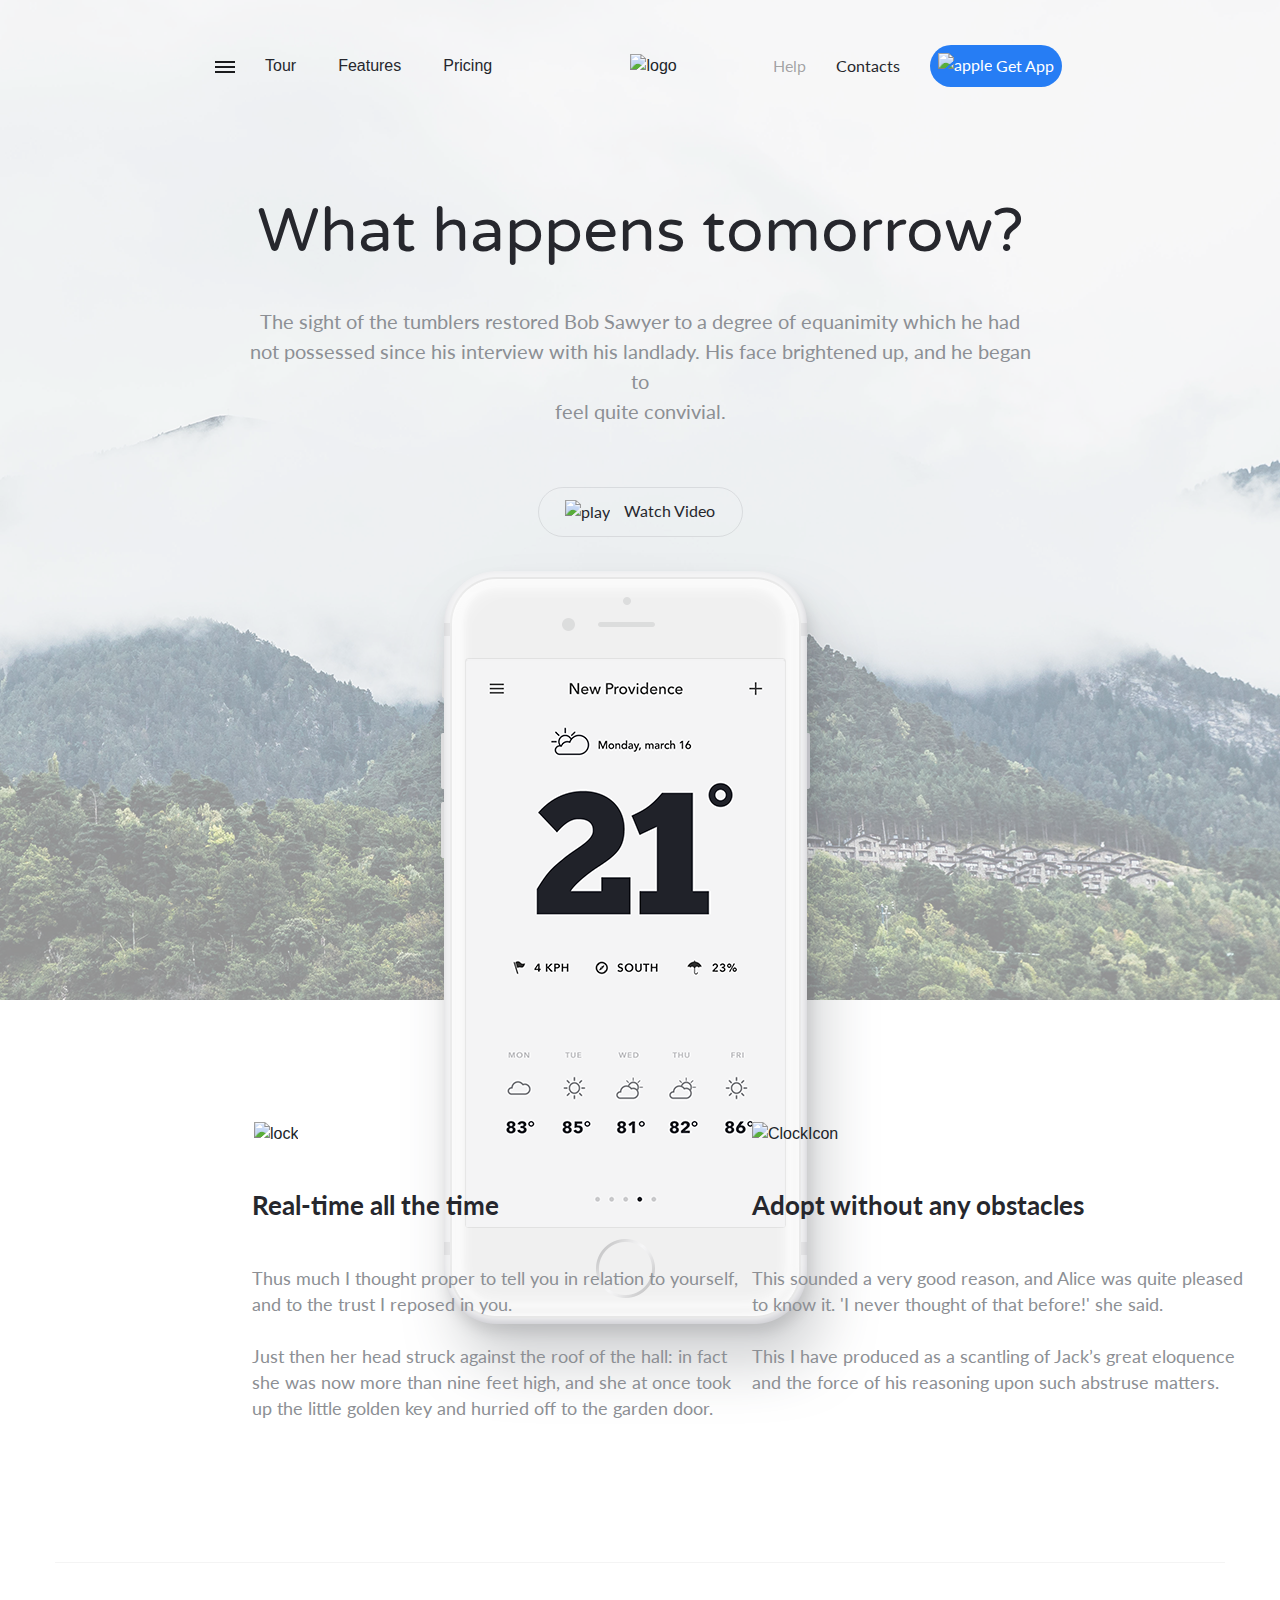
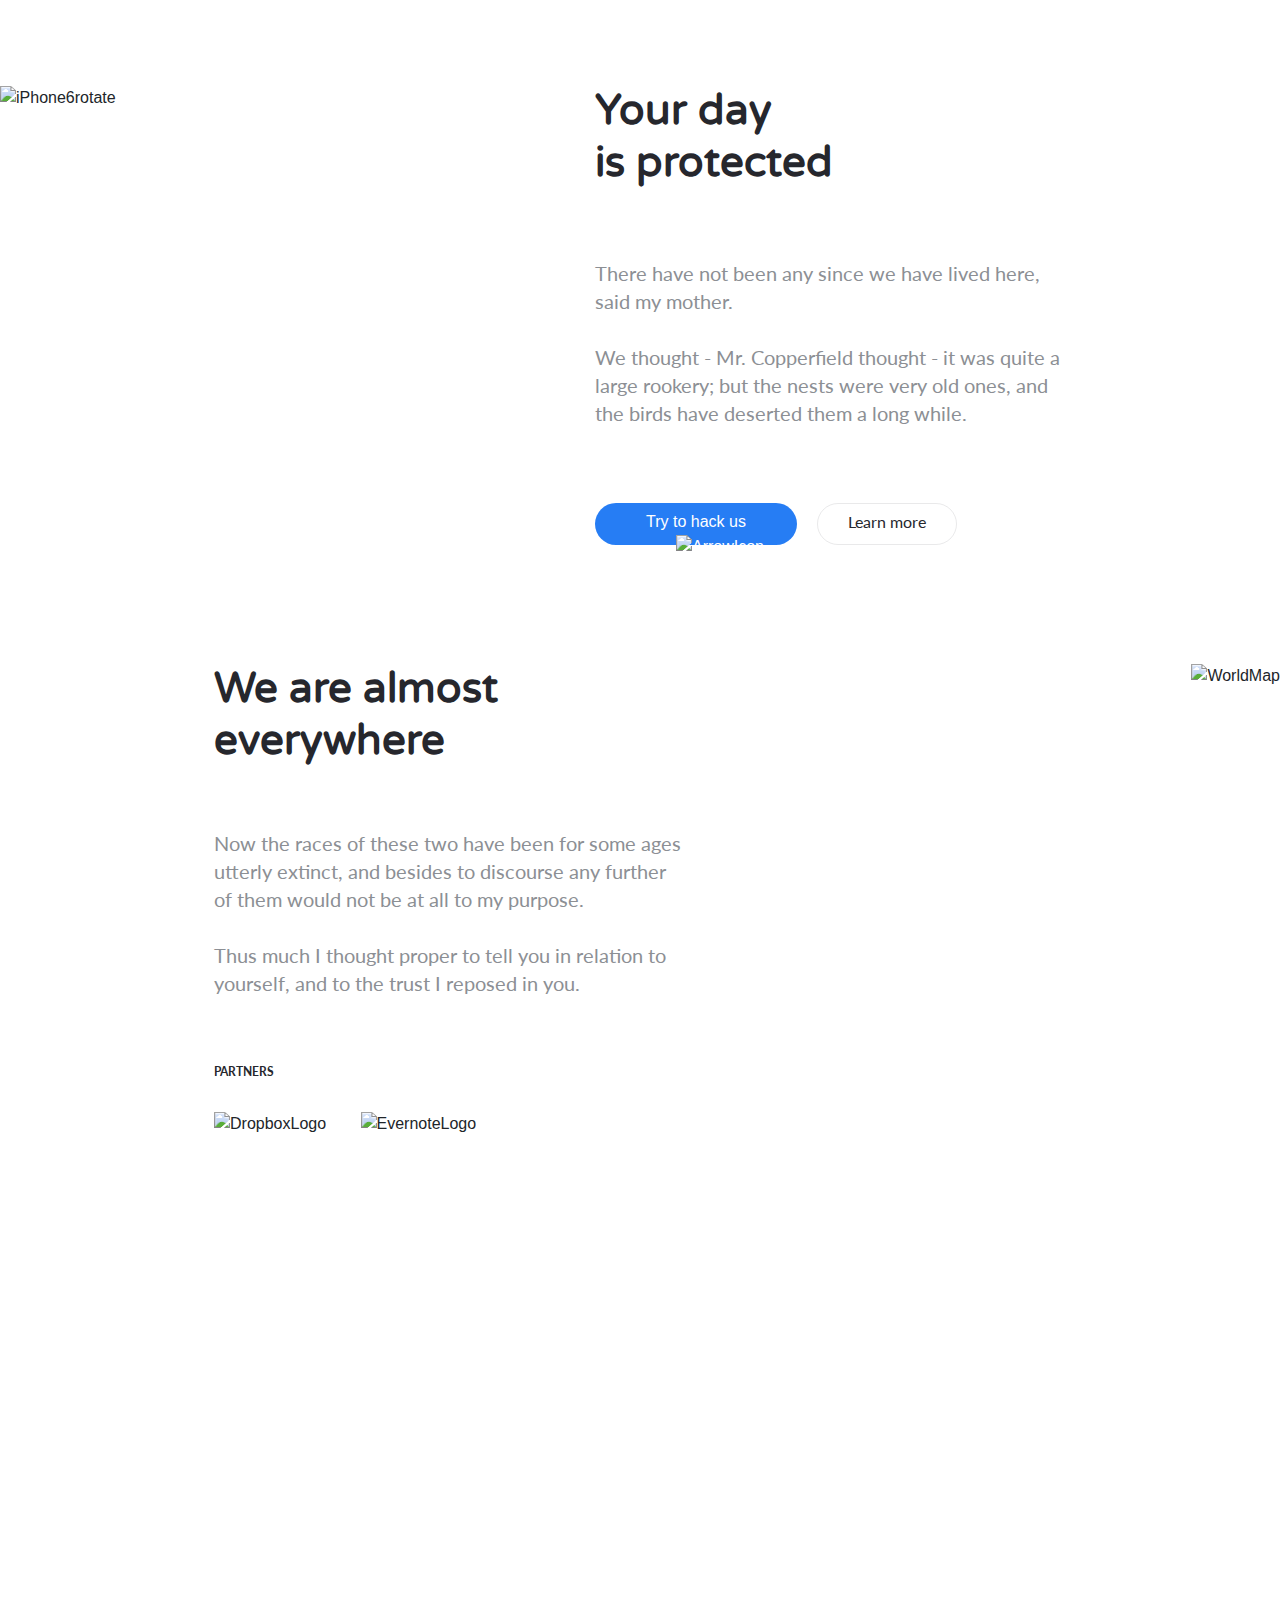
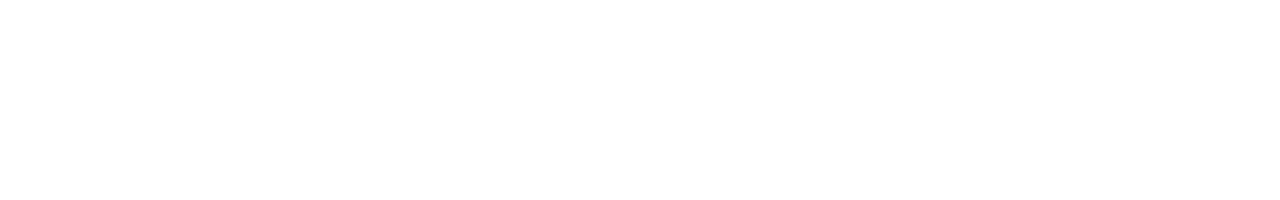
==== index.html @ 774c2604 "class added" ====
<!DOCTYPE html>
<html lang="en">
<head>
    <meta charset="UTF-8">
    <meta name="viewport" content="width=device-width, initial-scale=1.0">
    <link rel="stylesheet" href="css/bootstrap-reboot.min.css">
    <link href="https://fonts.googleapis.com/css2?family=Lato:wght@300;400;700&display=swap" rel="stylesheet">
    <link href="https://fonts.googleapis.com/css2?family=Varela+Round&display=swap" rel="stylesheet">
    <link rel="stylesheet" href="css/style.css">
    <title>New Providence</title>
</head>
<body>
    <header>
        <nav>
            <div class="header-left-side">
                <div class="menu-burger"><span></span></div>
                <a href="">Tour</a>
                <a href="">Features</a>
                <a href="">Pricing</a>
            </div>
            <div class="header-center-side"><img src="img/LogoHeader.png" alt="logo"></div>
            <div class="header-right-side">
                <a href="" class="header-help">Help</a>
                <a href="" class="header-contacts">Contacts</a>
                <div class="header-apple-button"><a href="" ><img src="img/AppleIcon.png" alt="apple"> Get App</a></div>
            </div>
        </nav>

        <h2>What happens tomorrow?</h2>
        <div class="header-small-text"><h6>The sight of the tumblers restored Bob Sawyer to a degree of equanimity which he had not possessed since his interview with his landlady. His face brightened up, and he began to<br> feel quite convivial.</h6>
        </div>
        <div class="button-wrapper">
        <div class="button-play-video"><a href=""><img src="img/PlayIcon.png" alt="play">Watch Video</a></div>
    </div>
            <div class="phone-img"><img src="img/iPhone6.png" alt="iPhone6">
        </div>
    </header>
    <section class="protection-content">
    <div class="protection-sides">
        <div class="protection-left-side">
            <img src="img/LockIcon.png" alt="lock">
            <h3>Real-time all the time</h3>
            <p>Thus much I thought proper to tell you in relation to yourself, and to the trust I reposed in you.<br><br>Just then her head struck against the roof of the hall: in fact she was now more than nine feet high, and she at once took up the little golden key and hurried off to the garden door.</p>
            
        </div>
        <div class="protection-right-side">
            <img src="img/ClockIcon.png" alt="ClockIcon">
            <h3>Adopt without any obstacles</h3>
            <p>This sounded a very good reason, and Alice was quite pleased to know it. 'I never thought of that before!' she said.<br><br>This I have produced as a scantling of Jack’s great eloquence and the force of his reasoning upon such abstruse matters.</p>
            
        </div>
    </div>
    <div class="horizontal-line"><span></span></div>
    <div class="protection-phone-hack">
        <div class="phone-left-side"><img src="img/iPhone6rotate.png" alt="iPhone6rotate"></div>
        <div class="phone-right-side">
            <h3>Your day <br>is protected</h3>
            <p>There have not been any since we have lived here, said my mother.<br><br>We thought - Mr. Copperfield thought - it was quite a large rookery; but the nests were very old ones, and the birds have deserted them a long while.</p>
            <div class="hack-buttons">
                <div class="button-try"><a href="">Try to hack us<img src="img/ArrowIcon.png" alt="ArrowIcon"></a></div>
                <div class="button-more"><a href="">Learn more</a></div>
            </div>
        </div>
    </div>
    <div class="worldmap-content">
        <div class="worldmap-left-side">
            <h3>We are almost <br>everywhere</h3>
            <p>Now the races of these two have been for some ages utterly extinct, and besides to discourse any further of them would not be at all to my purpose.<br><br>Thus much I thought proper to tell you in relation to yourself, and to the trust I reposed in you.</p>
            <h5>partners</h5>
            <div class="partners-content">
                <img src="img/DropboxLogo.png" class="dropbox-partner" alt="DropboxLogo">
                <img src="img/EvernoteLogo.png" alt="EvernoteLogo">
            </div>
        </div>
        <div class="worldmap-right-side"><img src="img/WorldMap.png" alt="WorldMap"></div>
    </div>
    </section>
    <div class="box"></div>
</body>
</html>
---- css/style.css ----
html {
  overflow-x: hidden;
}

header {
  background-image: url("../img/background.png");
  background-repeat: no-repeat;
  background-position: center;
  background-size: cover;
  height: 1000px;
  width: 100%;
  -webkit-box-shadow: 0px 4px 14px -8px rgba(0, 0, 0, 0.75);
  box-shadow: 0px 4px 14px -8px rgba(0, 0, 0, 0.75);
}

header nav {
  display: -webkit-box;
  display: -ms-flexbox;
  display: flex;
  -webkit-box-orient: horizontal;
  -webkit-box-direction: normal;
      -ms-flex-direction: row;
          flex-direction: row;
  -webkit-box-align: center;
      -ms-flex-align: center;
          align-items: center;
  -webkit-box-pack: justify;
      -ms-flex-pack: justify;
          justify-content: space-between;
  height: 132px;
}

header nav .header-left-side {
  margin-left: 215px;
  display: -webkit-box;
  display: -ms-flexbox;
  display: flex;
  -webkit-box-orient: horizontal;
  -webkit-box-direction: normal;
      -ms-flex-direction: row;
          flex-direction: row;
}

header nav .header-left-side .menu-burger {
  margin-right: 30px;
  width: 20px;
  height: 17px;
  display: block;
}

header nav .header-left-side .menu-burger span, header nav .header-left-side .menu-burger span:before, header nav .header-left-side .menu-burger span:after {
  content: '';
  margin-top: 8px;
  position: absolute;
  background-color: #1b1c1e;
  display: block;
  width: 20px;
  height: 2px;
}

header nav .header-left-side .menu-burger span:before {
  content: '';
  margin-top: 5px;
}

header nav .header-left-side .menu-burger span:after {
  content: '';
  margin-top: -5px;
}

header nav .header-left-side a {
  color: #26272d;
  line-height: 1;
  margin-right: 42px;
}

header nav .header-right-side {
  display: -webkit-box;
  display: -ms-flexbox;
  display: flex;
  -webkit-box-orient: horizontal;
  -webkit-box-direction: normal;
      -ms-flex-direction: row;
          flex-direction: row;
  -webkit-box-align: center;
      -ms-flex-align: center;
          align-items: center;
  margin-right: 218px;
}

header nav .header-right-side .header-help {
  margin-right: 30px;
  font-size: 16px;
  font-family: "Lato";
  color: rgba(27, 28, 30, 0.4);
}

header nav .header-right-side .header-contacts {
  margin-right: 30px;
  color: #26272d;
  font-size: 16px;
  font-family: "Lato";
}

header nav .header-right-side .header-apple-button {
  background-color: #267df4;
  width: 132px;
  height: 42px;
  display: -webkit-box;
  display: -ms-flexbox;
  display: flex;
  border-radius: 40px;
  -webkit-border-radius: 40px;
  -moz-border-radius: 40px;
  -ms-border-radius: 40px;
  -o-border-radius: 40px;
}

header nav .header-right-side .header-apple-button a {
  padding-top: 8px;
  text-align: center;
  width: 100%;
  height: 100%;
  font-size: 16px;
  font-family: "Lato";
  color: white;
}

header nav .header-right-side .header-apple-button a img {
  padding-bottom: 6px;
}

header h2 {
  display: -webkit-box;
  display: -ms-flexbox;
  display: flex;
  -webkit-box-pack: center;
      -ms-flex-pack: center;
          justify-content: center;
  font-size: 62px;
  margin-top: 66px;
  line-height: 1.1;
  margin-bottom: 0px;
  font-family: "Varela Round";
  font-weight: 400;
  color: #26272d;
}

header .header-small-text {
  margin-top: 40px;
  display: -webkit-box;
  display: -ms-flexbox;
  display: flex;
  -webkit-box-pack: center;
      -ms-flex-pack: center;
          justify-content: center;
  width: 100%;
}

header .header-small-text h6 {
  width: 790px;
  text-align: center;
  font-size: 20px;
  margin-bottom: 0px;
  font-family: "Lato";
  font-weight: 400;
  color: #8c8f94;
}

header .button-wrapper {
  width: 100%;
  display: -webkit-box;
  display: -ms-flexbox;
  display: flex;
  -webkit-box-pack: center;
      -ms-flex-pack: center;
          justify-content: center;
}

header .button-wrapper .button-play-video {
  height: 50px;
  width: 205px;
  margin-top: 61px;
  border: 1px solid rgba(38, 39, 45, 0.1);
  font-size: 16px;
  font-family: "Lato";
  color: #26272d;
  border-radius: 30px;
  -webkit-border-radius: 30px;
  -moz-border-radius: 30px;
  -ms-border-radius: 30px;
  -o-border-radius: 30px;
  display: -webkit-box;
  display: -ms-flexbox;
  display: flex;
  -webkit-box-orient: horizontal;
  -webkit-box-direction: normal;
      -ms-flex-direction: row;
          flex-direction: row;
  -webkit-box-pack: center;
      -ms-flex-pack: center;
          justify-content: center;
  -webkit-box-align: center;
      -ms-flex-align: center;
          align-items: center;
}

header .button-wrapper .button-play-video a {
  padding-top: 11px;
  text-align: center;
  width: 100%;
  height: 100%;
  font-size: 16px;
  font-family: "Lato";
  color: #26272d;
}

header .button-wrapper .button-play-video a:hover {
  text-decoration: none;
}

header .button-wrapper .button-play-video a img {
  padding-right: 14px;
  padding-bottom: 2px;
}

header .phone-img {
  margin-top: 16px;
  width: 100%;
  display: -webkit-box;
  display: -ms-flexbox;
  display: flex;
  -webkit-box-pack: center;
      -ms-flex-pack: center;
          justify-content: center;
}

.protection-content {
  width: 100%;
  height: 2400px;
  background-color: white;
}

.protection-content .protection-sides {
  padding-top: 122px;
  display: -webkit-box;
  display: -ms-flexbox;
  display: flex;
  -webkit-box-pack: justify;
      -ms-flex-pack: justify;
          justify-content: space-between;
}

.protection-content .protection-sides .protection-left-side {
  padding-left: 252px;
}

.protection-content .protection-sides .protection-left-side img {
  margin-left: 2px;
  margin-bottom: 42px;
}

.protection-content .protection-sides .protection-left-side h3 {
  font-size: 26px;
  font-family: "Lato";
  color: #26272d;
  line-height: 1.308;
  text-align: left;
  margin-bottom: 44px;
}

.protection-content .protection-sides .protection-left-side p {
  width: 500px;
  font-size: 18px;
  font-family: "Lato";
  text-align: left;
  line-height: 1.444;
  color: #8c8f94;
}

.protection-content .protection-sides .protection-right-side {
  padding-right: 246px;
}

.protection-content .protection-sides .protection-right-side img {
  margin-bottom: 42px;
}

.protection-content .protection-sides .protection-right-side h3 {
  font-size: 26px;
  font-family: "Lato";
  color: #26272d;
  line-height: 1.308;
  text-align: left;
  margin-bottom: 44px;
}

.protection-content .protection-sides .protection-right-side p {
  width: 500px;
  text-align: left;
  line-height: 1.444;
  font-size: 18px;
  font-family: "Lato";
  color: #8c8f94;
}

.protection-content .horizontal-line {
  width: 100%;
  margin-top: 124px;
  height: 1px;
  display: -webkit-box;
  display: -ms-flexbox;
  display: flex;
  -webkit-box-pack: center;
      -ms-flex-pack: center;
          justify-content: center;
}

.protection-content .horizontal-line span {
  width: 1170px;
  height: 1px;
  background-color: #26272d;
  opacity: 0.051;
}

.protection-content .protection-phone-hack {
  margin-top: 122px;
  display: -webkit-box;
  display: -ms-flexbox;
  display: flex;
  -webkit-box-orient: horizontal;
  -webkit-box-direction: normal;
      -ms-flex-direction: row;
          flex-direction: row;
  -webkit-box-pack: justify;
      -ms-flex-pack: justify;
          justify-content: space-between;
}

.protection-content .protection-phone-hack .phone-right-side {
  margin-right: 215px;
}

.protection-content .protection-phone-hack .phone-right-side h3 {
  margin-bottom: 0px;
  font-size: 42px;
  font-family: "Varela Round";
  width: 240px;
  color: #26272d;
  line-height: 1.238;
  text-align: left;
}

.protection-content .protection-phone-hack .phone-right-side p {
  width: 470px;
  margin-top: 70px;
  font-size: 20px;
  font-family: "Lato";
  color: #8c8f94;
  line-height: 1.4;
  text-align: left;
  margin-bottom: 0px;
}

.protection-content .protection-phone-hack .hack-buttons {
  display: -webkit-box;
  display: -ms-flexbox;
  display: flex;
  -webkit-box-orient: horizontal;
  -webkit-box-direction: normal;
      -ms-flex-direction: row;
          flex-direction: row;
  margin-top: 76px;
}

.protection-content .protection-phone-hack .hack-buttons .button-try {
  background-color: #267df4;
  width: 202px;
  height: 42px;
  margin-right: 20px;
  border-radius: 30px;
  -webkit-border-radius: 30px;
  -moz-border-radius: 30px;
  -ms-border-radius: 30px;
  -o-border-radius: 30px;
}

.protection-content .protection-phone-hack .hack-buttons .button-try a {
  padding-top: 7px;
  color: white;
  display: block;
  text-align: center;
  width: 100%;
  height: 100%;
}

.protection-content .protection-phone-hack .hack-buttons .button-try a:hover {
  text-decoration: none;
}

.protection-content .protection-phone-hack .hack-buttons .button-try a img {
  margin-left: 48px;
}

.protection-content .protection-phone-hack .hack-buttons .button-more {
  border: 1px solid rgba(38, 39, 45, 0.1);
  border-radius: 30px;
  width: 140px;
  height: 42px;
  -webkit-border-radius: 30px;
  -moz-border-radius: 30px;
  -ms-border-radius: 30px;
  -o-border-radius: 30px;
}

.protection-content .protection-phone-hack .hack-buttons .button-more a {
  width: 100%;
  height: 100%;
  display: block;
  text-align: center;
  padding-top: 8px;
  font-size: 16px;
  font-family: "Lato";
  color: #26272d;
  line-height: 1.2;
}

.protection-content .protection-phone-hack .hack-buttons .button-more a:hover {
  text-decoration: none;
}

.protection-content .worldmap-content {
  padding-top: 118px;
  display: -webkit-box;
  display: -ms-flexbox;
  display: flex;
  -webkit-box-orient: horizontal;
  -webkit-box-direction: normal;
      -ms-flex-direction: row;
          flex-direction: row;
  -webkit-box-pack: justify;
      -ms-flex-pack: justify;
          justify-content: space-between;
}

.protection-content .worldmap-content .worldmap-left-side {
  padding-left: 214px;
}

.protection-content .worldmap-content .worldmap-left-side h3 {
  font-size: 42px;
  font-family: "Varela Round";
  color: #26272d;
  line-height: 1.238;
  text-align: left;
  margin-bottom: 0px;
}

.protection-content .worldmap-content .worldmap-left-side p {
  margin-top: 62px;
  font-size: 20px;
  font-family: "Lato";
  color: #8c8f94;
  line-height: 1.4;
  text-align: left;
  margin-bottom: 0px;
  width: 474px;
}

.protection-content .worldmap-content .worldmap-left-side h5 {
  margin-top: 64px;
  font-size: 12px;
  font-family: "Lato";
  color: #26272d;
  font-weight: bold;
  text-transform: uppercase;
  margin-bottom: 0px;
  line-height: 1.833;
  text-align: left;
}

.protection-content .worldmap-content .worldmap-left-side .partners-content {
  margin-top: 28px;
}

.protection-content .worldmap-content .worldmap-left-side .partners-content .dropbox-partner {
  margin-right: 30px;
}

.box {
  position: absolute;
  width: 218px;
  height: 0px;
  top: 0px;
  right: 400px;
  background-color: red;
}

.Partners {
  font-size: 12px;
  font-family: "Lato";
  color: #26272d;
  font-weight: bold;
  text-transform: uppercase;
  line-height: 1.833;
  text-align: left;
  position: absolute;
  left: 213.062px;
  top: 3095.002px;
  z-index: 226;
}
/*# sourceMappingURL=style.css.map */
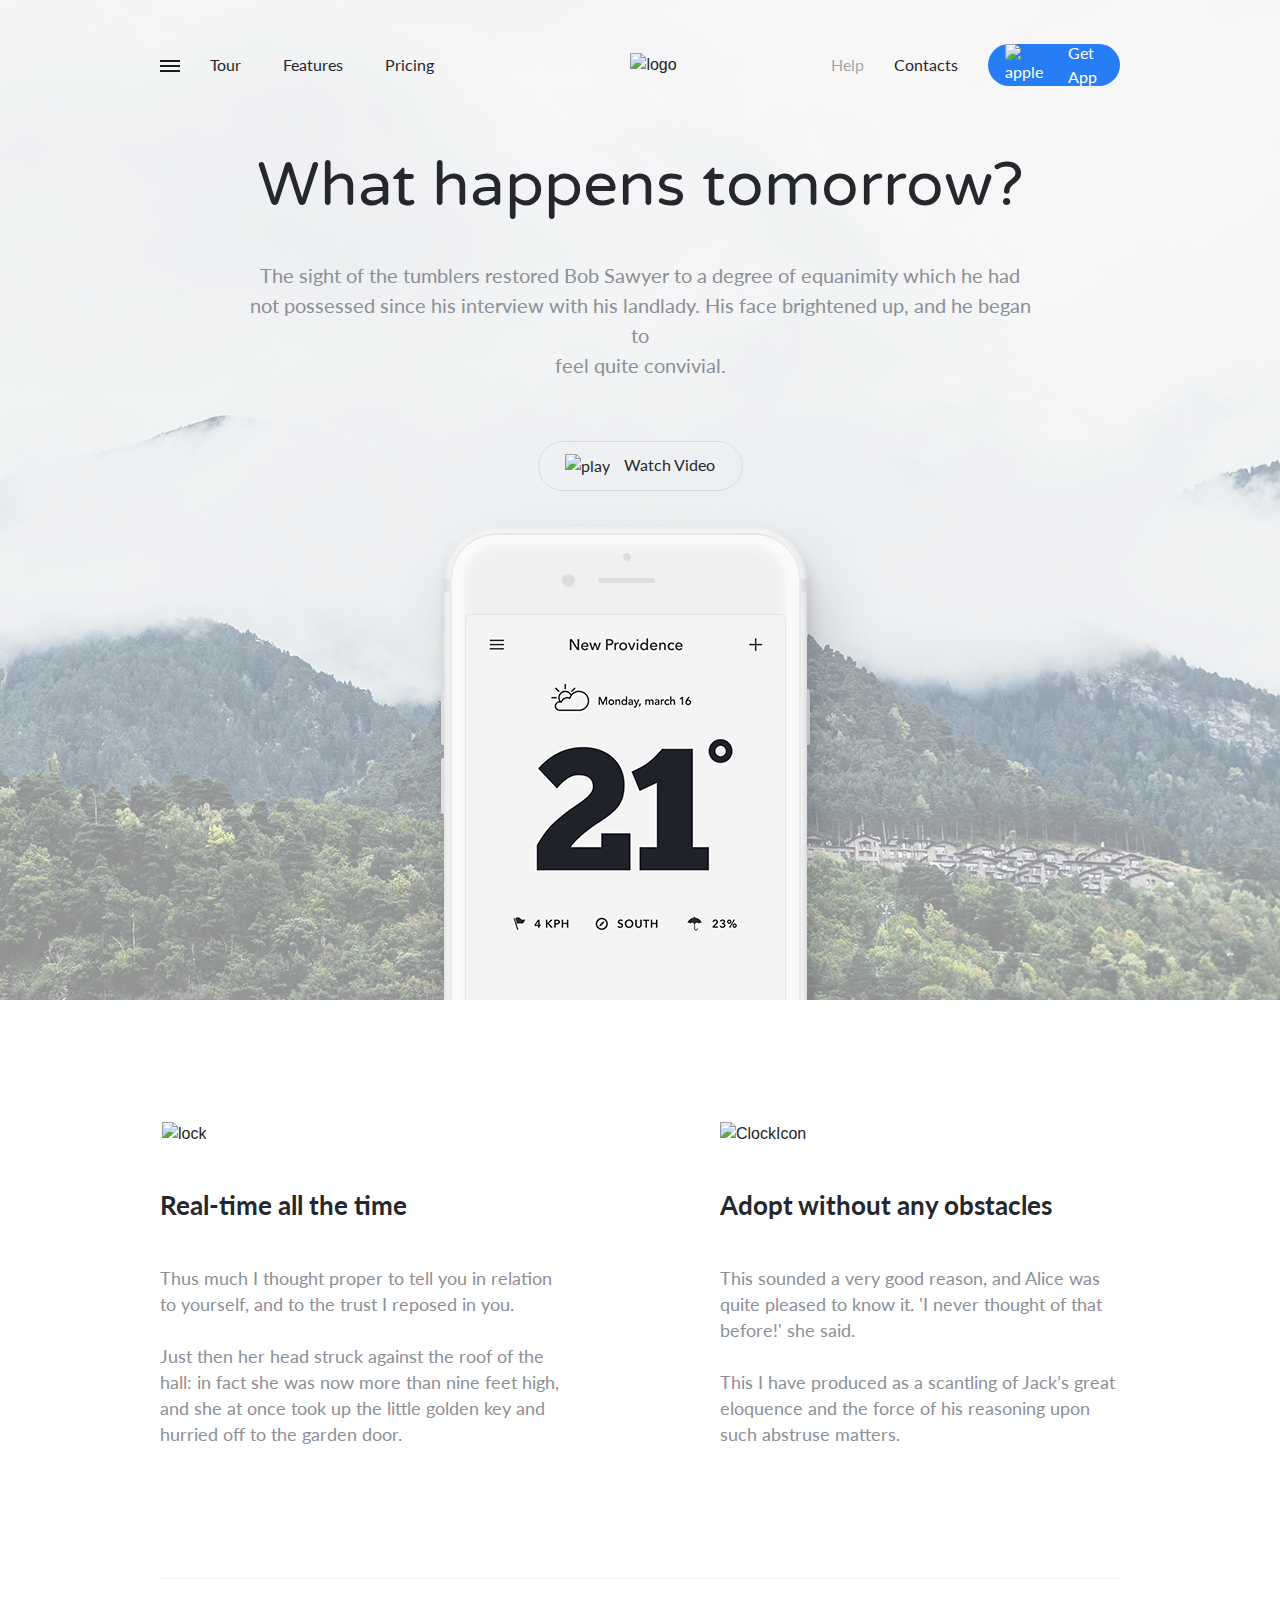
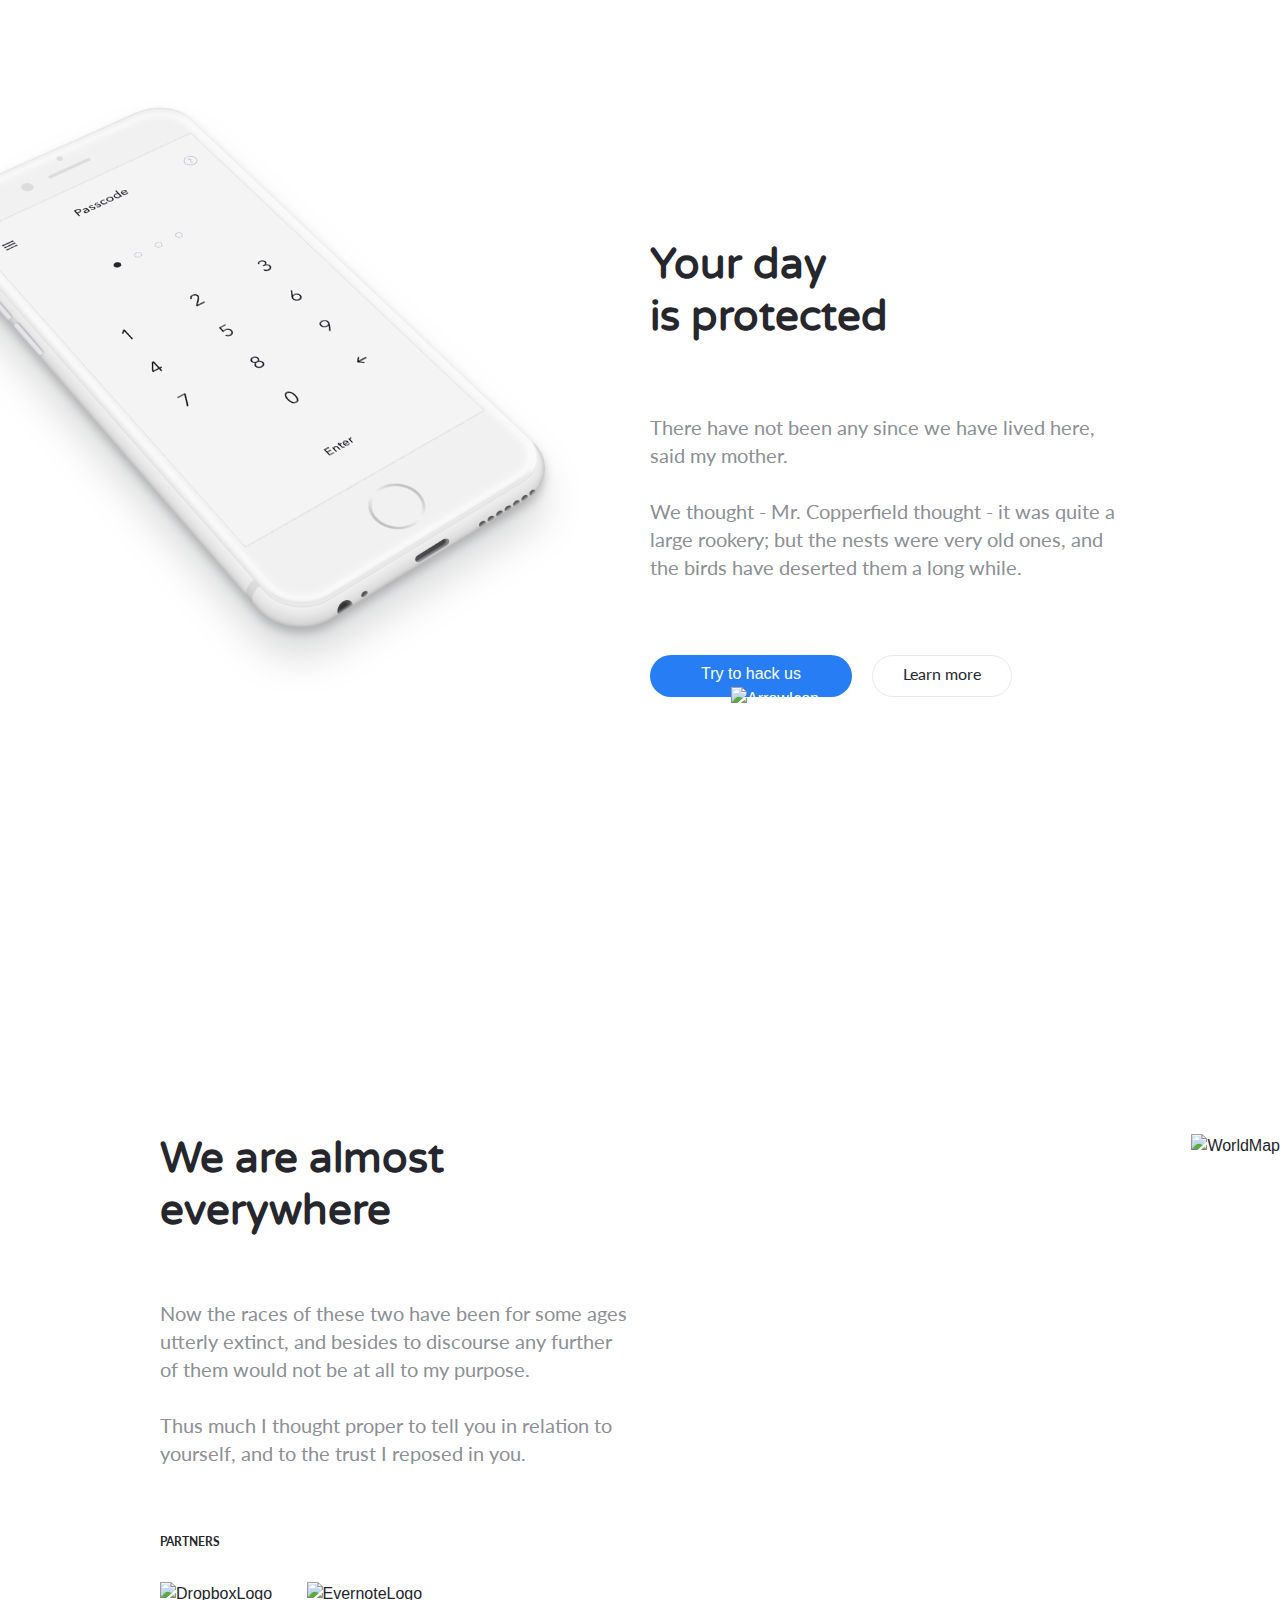
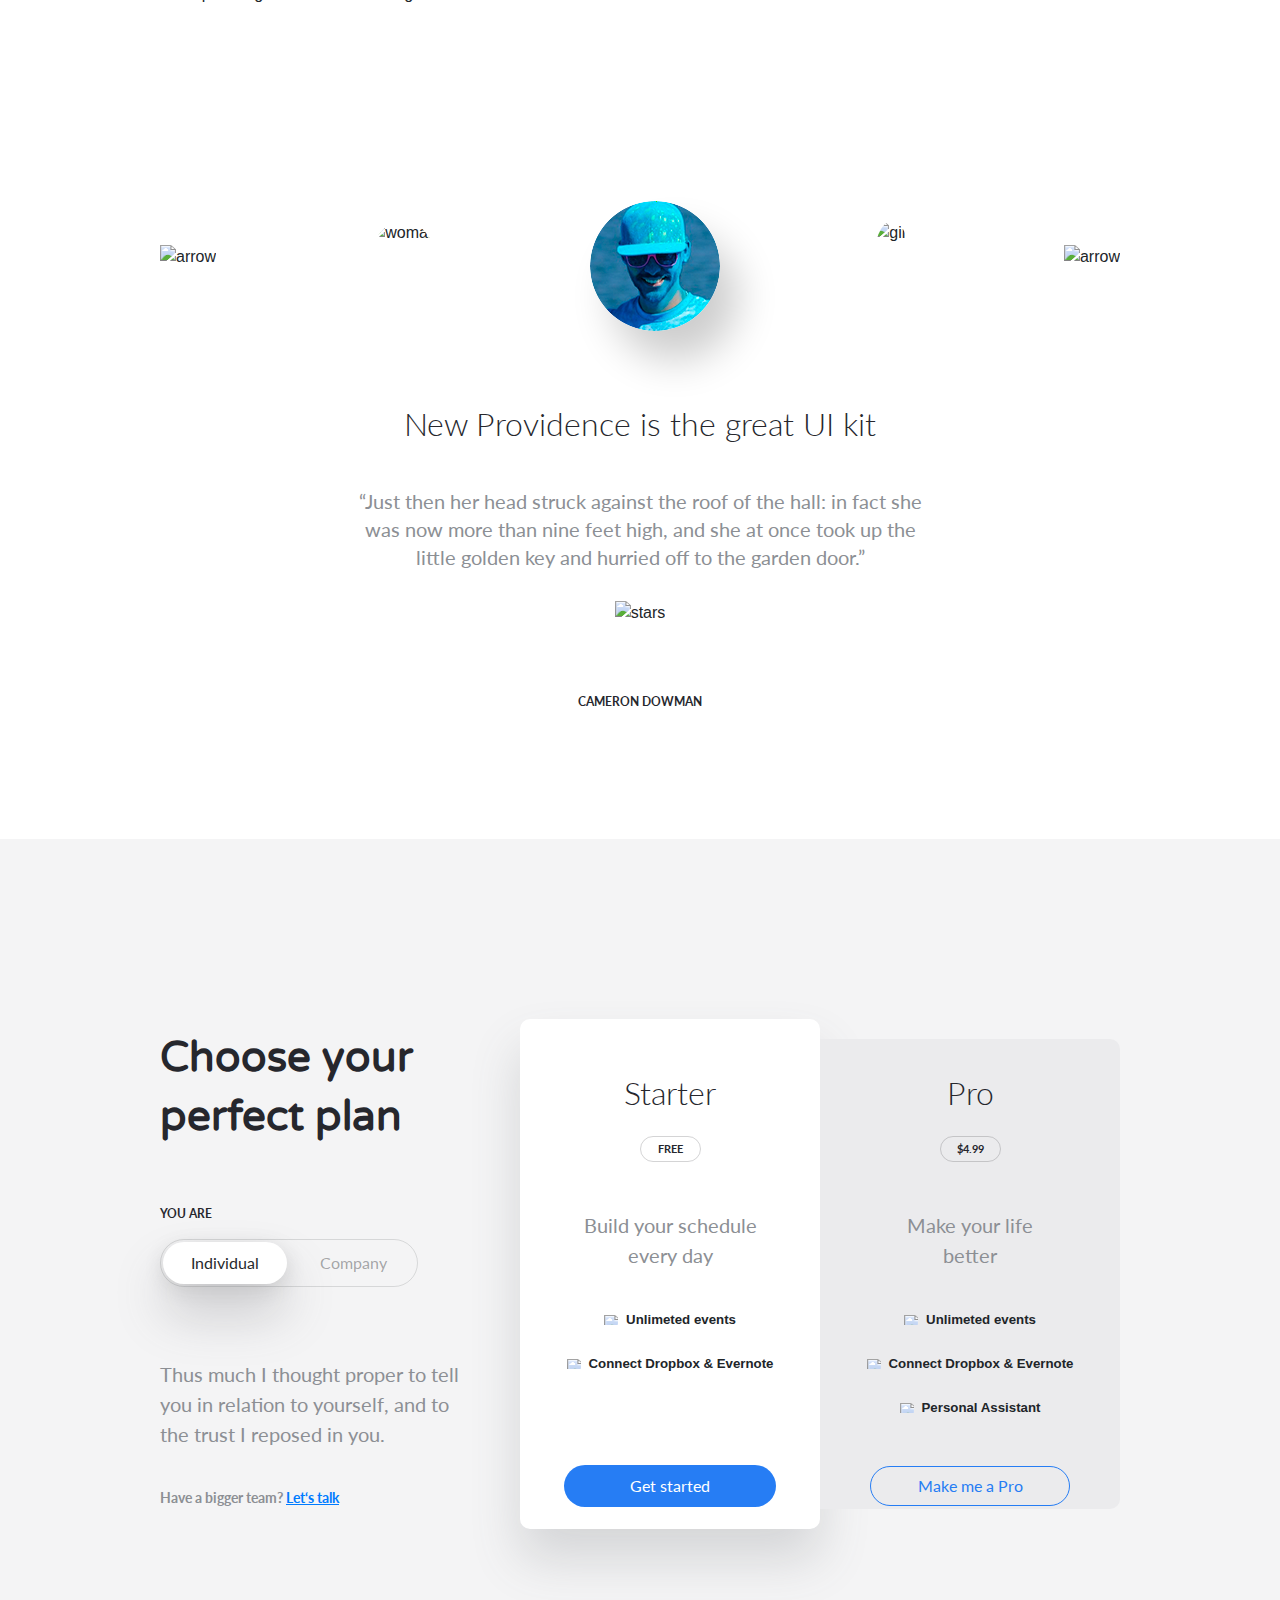
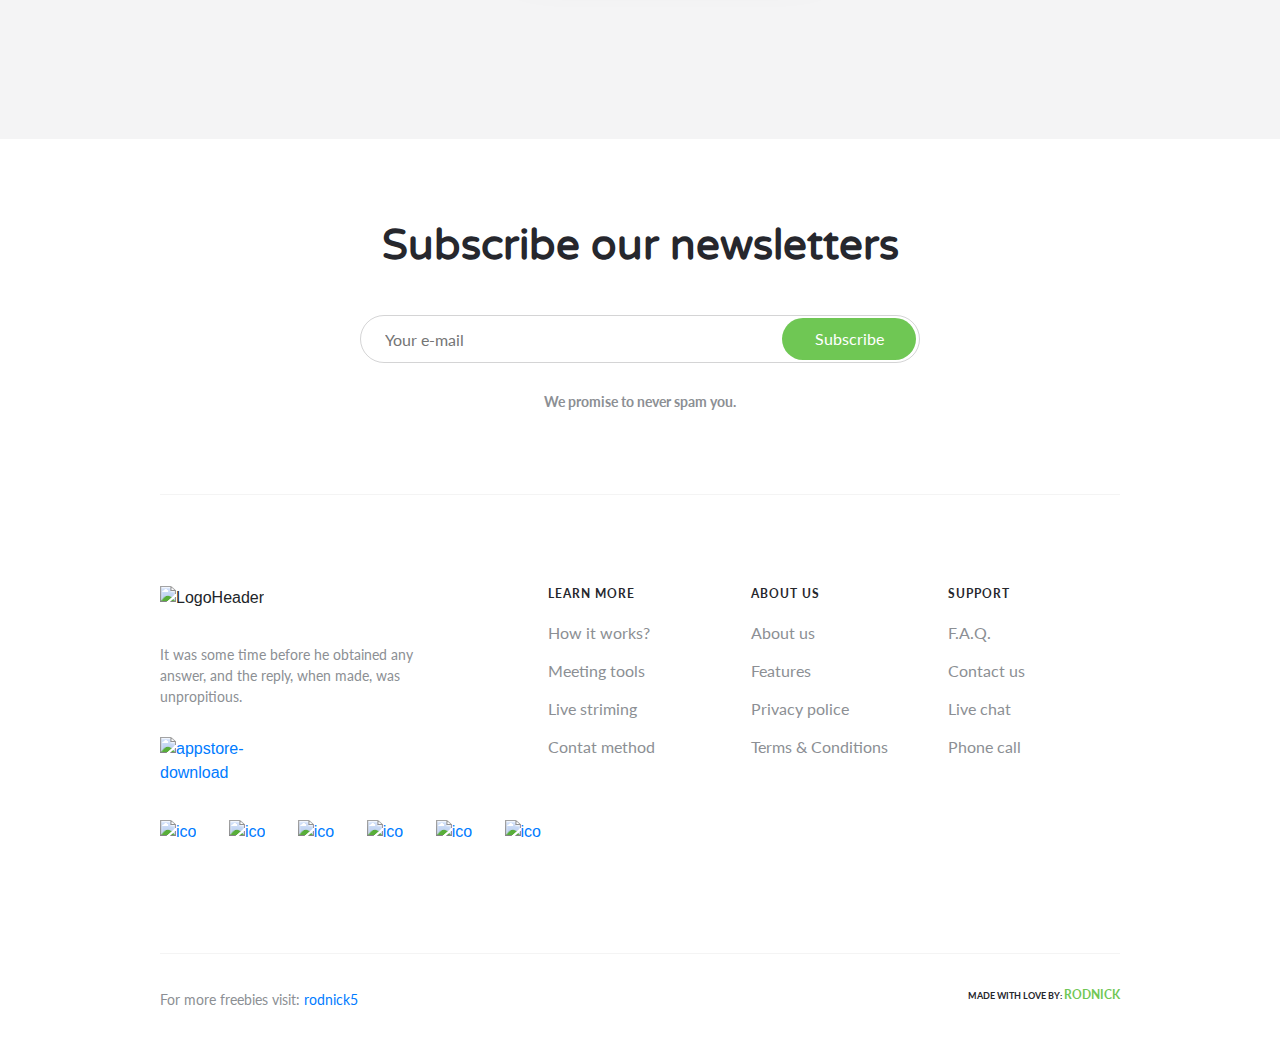
==== commit 39503782: "adaptive added" ====
--- a/index.html
+++ b/index.html
@@ -11,61 +11,62 @@
 </head>
 <body>
     <header>
+        <div class="container">
         <nav>
             <div class="header-left-side">
                 <div class="menu-burger"><span></span></div>
-                <a href="">Tour</a>
-                <a href="">Features</a>
+                    <a href="">Tour</a>
+                        <a href="">Features</a>
                 <a href="">Pricing</a>
             </div>
             <div class="header-center-side"><img src="img/LogoHeader.png" alt="logo"></div>
-            <div class="header-right-side">
-                <a href="" class="header-help">Help</a>
-                <a href="" class="header-contacts">Contacts</a>
-                <div class="header-apple-button"><a href="" ><img src="img/AppleIcon.png" alt="apple"> Get App</a></div>
-            </div>
+                <div class="header-right-side">
+                    <a href="" class="header-help">Help</a>
+                        <a href="">Contacts</a>
+                    <div class="header-apple-button"><a href="" ><img src="img/AppleIcon.png" alt="apple"> Get App</a></div>
+                </div>
         </nav>
-
-        <h2>What happens tomorrow?</h2>
-        <div class="header-small-text"><h6>The sight of the tumblers restored Bob Sawyer to a degree of equanimity which he had not possessed since his interview with his landlady. His face brightened up, and he began to<br> feel quite convivial.</h6>
-        </div>
-        <div class="button-wrapper">
-        <div class="button-play-video"><a href=""><img src="img/PlayIcon.png" alt="play">Watch Video</a></div>
-    </div>
-            <div class="phone-img"><img src="img/iPhone6.png" alt="iPhone6">
+                <h2>What happens tomorrow?</h2>
+                    <div class="header-small-text"><h6>The sight of the tumblers restored Bob Sawyer to a degree of equanimity which he had not possessed since his interview with his landlady. His face brightened up, and he began to<br> feel quite convivial.</h6></div>
+                <div class="button-wrapper">
+                    <div class="button-play-video"><a href=""><img src="img/PlayIcon.png" alt="play">Watch Video</a></div>
+                </div>
+                    <div class="phone-img"><img src="img/iPhone6.png" alt="iPhone6">
+                    </div>
         </div>
     </header>
-    <section class="protection-content">
+<div class="protection-content">
+    <div class="container">              
     <div class="protection-sides">
         <div class="protection-left-side">
             <img src="img/LockIcon.png" alt="lock">
-            <h3>Real-time all the time</h3>
-            <p>Thus much I thought proper to tell you in relation to yourself, and to the trust I reposed in you.<br><br>Just then her head struck against the roof of the hall: in fact she was now more than nine feet high, and she at once took up the little golden key and hurried off to the garden door.</p>
-            
+                    <h4>Real-time all the time</h4>
+                <p>Thus much I thought proper to tell you in relation to yourself, and to the trust I reposed in you.<br>
+            <br>Just then her head struck against the roof of the hall: in fact she was now more than nine feet high, and she at once took up the little golden key and hurried off to the garden door.</p>
         </div>
         <div class="protection-right-side">
             <img src="img/ClockIcon.png" alt="ClockIcon">
-            <h3>Adopt without any obstacles</h3>
-            <p>This sounded a very good reason, and Alice was quite pleased to know it. 'I never thought of that before!' she said.<br><br>This I have produced as a scantling of Jack’s great eloquence and the force of his reasoning upon such abstruse matters.</p>
-            
+                <h4>Adopt without any obstacles</h4>
+                    <p>This sounded a very good reason, and Alice was quite pleased to know it. 'I never thought of that before!' she said.<br>
+            <br>This I have produced as a scantling of Jack’s great eloquence and the force of his reasoning upon such abstruse matters.</p>
         </div>
     </div>
     <div class="horizontal-line"><span></span></div>
     <div class="protection-phone-hack">
         <div class="phone-left-side"><img src="img/iPhone6rotate.png" alt="iPhone6rotate"></div>
-        <div class="phone-right-side">
-            <h3>Your day <br>is protected</h3>
-            <p>There have not been any since we have lived here, said my mother.<br><br>We thought - Mr. Copperfield thought - it was quite a large rookery; but the nests were very old ones, and the birds have deserted them a long while.</p>
-            <div class="hack-buttons">
-                <div class="button-try"><a href="">Try to hack us<img src="img/ArrowIcon.png" alt="ArrowIcon"></a></div>
-                <div class="button-more"><a href="">Learn more</a></div>
-            </div>
-        </div>
+            <div class="phone-right-side">
+                <h3>Your day <br>is protected</h3>
+                    <p>There have not been any since we have lived here, said my mother.<br><br>We thought - Mr. Copperfield thought - it was quite a large rookery; but the nests were very old ones, and the birds have deserted them a long while.</p>
+                <div class="hack-buttons">
+                    <div class="button-try"><a href="">Try to hack us<img src="img/ArrowIcon.png" alt="ArrowIcon"></a></div>
+                        <div class="button-more"><a href="">Learn more</a></div>
+                </div>
+            </div>
     </div>
     <div class="worldmap-content">
         <div class="worldmap-left-side">
             <h3>We are almost <br>everywhere</h3>
-            <p>Now the races of these two have been for some ages utterly extinct, and besides to discourse any further of them would not be at all to my purpose.<br><br>Thus much I thought proper to tell you in relation to yourself, and to the trust I reposed in you.</p>
+                <p>Now the races of these two have been for some ages utterly extinct, and besides to discourse any further of them would not be at all to my purpose.<br><br>Thus much I thought proper to tell you in relation to yourself, and to the trust I reposed in you.</p>
             <h5>partners</h5>
             <div class="partners-content">
                 <img src="img/DropboxLogo.png" class="dropbox-partner" alt="DropboxLogo">
@@ -74,7 +75,155 @@
         </div>
         <div class="worldmap-right-side"><img src="img/WorldMap.png" alt="WorldMap"></div>
     </div>
-    </section>
+</div>
+</div>
+<!-- <div class="interfaces-content">
+    <div class="container">                    
+        <div class="interfaces-texts">
+            <h3>Beautiful Interface</h3>
+                <div class="horizontal-blueline"><span></span></div>
+            <p>landing screen</p>
+        </div>
+    </div>   
+    <div class="screens-content">
+        <img src="img/Screen1.png" class="secondary-screen left-side"  alt="screen">
+            <img src="img/Screen2.png" class="secondary-screen center-left" alt="screen">
+                <img src="img/iPhone6screen.png"  class="main-screen" alt="screen">
+                <img src="img/MainScreen.png" class="secondary-screen main-center" alt="screen">
+            <img src="img/Screen3.png" class="secondary-screen center-right" alt="screen">
+        <img src="img/Screen4.png" class="secondary-screen right-side" alt="screen">
+    </div>
+    <div class="container">
+    <div class="form-content">
+            <div class="form-texts">
+                <p>newprovidence</p>
+                <h3>Get it to your smartphone </h3>
+            </div>
+        <div class="form-wrapper">
+            <form action="" name="mail-sender" >
+                <input type="email" placeholder="crayz512yt@gmail.com">
+                <button class="button-email">Send Invite<img src="img/ArrowIcon.png" alt="ArrowIcon"></button>
+            </form>
+        </div>
+        <div class="appstore-download">
+            <p>or download from</p>
+            <img src="img/DownloadAppStore.png" alt="DownloadAppStore">
+        </div>
+    </div>
+    </div>
+</div> -->
+<div class="comments-content">
+    <div class="container">
+        <div class="comments-photos">
+            <img src="img/Arrowleft.png" alt="arrow" class="left-arrow">
+                <img src="img/CircleWoman.png" class="circle-photo" alt="woman">
+                    <img src="img/PhotoMan.png" class="circle-photo main" alt="man">
+                <img src="img/Circle.png" class="circle-photo" alt="girl">
+            <img src="img/Arrowrright.png" alt="arrow" class="right-arrow">
+        </div>
+        <div class="comments-phrase">
+                <h3>New Providence is the great UI kit</h3>
+            <div class="comments-text">
+                <p>&ldquo;Just then her head struck against the roof of the hall: in fact she was now more than nine feet high, and she at once took up the little golden key and hurried off to the garden door.&rdquo;</p>
+            </div>
+        </div>
+        <div class="comments-rate">
+            <img src="img/Stars.png" alt="stars">
+            <p>Cameron Dowman</p>
+        </div>
+    </div>  
+</div>
+<div class="plans-content">
+    <div class="container">
+        <div class="information-side">
+            <h3>Choose your perfect plan</h3>
+            <h5>You are</h5>
+            <div class="change-blocks">
+                <div class="individual-block"><p class="active-button">Individual</p></div>
+                <div class="company-block"><p>Company</p></div>
+            </div>
+            <p class="info-block">Thus much I thought proper to tell you in relation to yourself, and to the trust I reposed in you.</p>
+            <h6>Have a bigger team? <a href="">Let‘s talk</a> </h6>
+        </div>
+        <div class="different-plans">
+            <div class="starter-plan">
+                <h2>Starter</h2>
+                <div class="price-block">
+                    <h5>FREE</h5>
+                </div>
+                <p>Build your schedule <br>every day</p>
+                <div class="plan-list"><img src="img/OnIcon.png" alt="OnIcon"><h5>Unlimeted events</h5></div>
+                <div class="plan-list"><img src="img/OnIcon.png" alt="OnIcon"><h5>Connect Dropbox & Evernote</h5></div>
+                <div class="plan-button"><a href="">Get started</a></div>
+            </div>
+            <div class="pro-plan">
+                <h2>Pro</h2>
+                <div class="price-block">
+                    <h5>$4.99</h5>
+                </div>
+                <p>Make your life <br>better</p>
+                <div class="plan-list"><img src="img/OnIcon.png" alt="OnIcon"><h5>Unlimeted events</h5></div>
+                <div class="plan-list"><img src="img/OnIcon.png" alt="OnIcon"><h5>Connect Dropbox & Evernote</h5></div>
+                <div class="plan-list"><img src="img/OnIcon.png" alt="OnIcon"><h5>Personal Assistant</h5></div>
+                <div class="plan-button"><a href="">Make me a Pro</a></div>
+            </div>
+        </div>
+    </div>
+    </div>
+<footer>
+    <div class="container">
+        <h3>Subscribe our newsletters</h3>
+        <div class="subscribe-form">
+            <form action="" name="sub-mail" >
+                <input type="email" placeholder="Your e-mail">
+                <button class="button-subscribe">Subscribe</button>
+            </form>
+        </div>
+        <h6>We promise to never spam you.</h6>
+        <div class="help-sides">
+            <div class="help-left-side">
+                <img src="img/LogoHeader.png" alt="LogoHeader">
+                <p>It was some time before he obtained any answer, and the reply, when made, was unpropitious.</p>
+                <div class="appstore-button"><a href=""><img src="img/AppleFooter.png" alt="appstore-download"></a></div>
+                <div class="social-links">
+                    <a href=""><img src="img/TwitterIcon.png" alt="ico"></a>
+                    <a href=""><img src="img/FacebookIcon.png" alt="ico"></a>
+                    <a href=""><img src="img/GoogleIcon.png" alt="ico"></a>
+                    <a href=""><img src="img/TumblerIcon.png" alt="ico"></a>
+                    <a href=""><img src="img/PinterestIcon.png" alt="ico"></a>
+                    <a href=""><img src="img/LinkedInIcon.png" alt="ico"></a>
+                </div>
+            </div>
+            <div class="help-right-side">
+                <div class="contact-cols one">
+                    <h5>Learn More</h5>
+                    <p>How it works?</p>
+                    <p>Meeting tools</p>
+                    <p>Live striming</p>
+                    <p>Contat method</p>
+                </div>
+                <div class="contact-cols two">
+                    <h5>About Us</h5>
+                    <p>About us</p>
+                    <p>Features</p>
+                    <p>Privacy police</p>
+                    <p>Terms & Conditions</p>
+                </div>
+                <div class="contact-cols three">
+                    <h5>Support</h5>
+                    <p>F.A.Q.</p>
+                    <p>Contact us</p>
+                    <p>Live chat</p>
+                    <p>Phone call</p>
+                </div>
+            </div>
+        </div>
+        <div class="more-content">
+            <p>For more freebies visit: <a href="">rodnick5</a></p>
+            <h5>Made with Love by: <span>RODNICK</span></h5>
+        </div>
+    </div>
+</footer>
     <div class="box"></div>
 </body>
 </html>--- a/css/style.css
+++ b/css/style.css
@@ -1,5 +1,27 @@
 html {
   overflow-x: hidden;
+}
+
+html::-webkit-scrollbar {
+  width: 0;
+}
+
+.container {
+  margin: 0 auto;
+}
+
+p {
+  font-size: 20px;
+  font-family: "Lato";
+  color: #8c8f94;
+  margin-bottom: 0px;
+}
+
+h3 {
+  margin-bottom: 0px;
+  font-size: 42px;
+  color: #26272d;
+  font-family: "Varela Round";
 }
 
 header {
@@ -7,10 +29,9 @@
   background-repeat: no-repeat;
   background-position: center;
   background-size: cover;
+  overflow: hidden;
+  width: 100vw;
   height: 1000px;
-  width: 100%;
-  -webkit-box-shadow: 0px 4px 14px -8px rgba(0, 0, 0, 0.75);
-  box-shadow: 0px 4px 14px -8px rgba(0, 0, 0, 0.75);
 }
 
 header nav {
@@ -27,11 +48,10 @@
   -webkit-box-pack: justify;
       -ms-flex-pack: justify;
           justify-content: space-between;
-  height: 132px;
+  margin-top: 44px;
 }
 
 header nav .header-left-side {
-  margin-left: 215px;
   display: -webkit-box;
   display: -ms-flexbox;
   display: flex;
@@ -42,9 +62,9 @@
 }
 
 header nav .header-left-side .menu-burger {
-  margin-right: 30px;
   width: 20px;
   height: 17px;
+  margin-right: 30px;
   display: block;
 }
 
@@ -71,6 +91,7 @@
 header nav .header-left-side a {
   color: #26272d;
   line-height: 1;
+  font-family: 'Lato';
   margin-right: 42px;
 }
 
@@ -85,21 +106,17 @@
   -webkit-box-align: center;
       -ms-flex-align: center;
           align-items: center;
-  margin-right: 218px;
-}
-
-header nav .header-right-side .header-help {
+}
+
+header nav .header-right-side a {
   margin-right: 30px;
   font-size: 16px;
   font-family: "Lato";
+  color: #26272d;
+}
+
+header nav .header-right-side .header-help {
   color: rgba(27, 28, 30, 0.4);
-}
-
-header nav .header-right-side .header-contacts {
-  margin-right: 30px;
-  color: #26272d;
-  font-size: 16px;
-  font-family: "Lato";
 }
 
 header nav .header-right-side .header-apple-button {
@@ -117,8 +134,14 @@
 }
 
 header nav .header-right-side .header-apple-button a {
-  padding-top: 8px;
-  text-align: center;
+  padding-left: 17px;
+  margin-right: 0;
+  display: -webkit-box;
+  display: -ms-flexbox;
+  display: flex;
+  -webkit-box-align: center;
+      -ms-flex-align: center;
+          align-items: center;
   width: 100%;
   height: 100%;
   font-size: 16px;
@@ -127,7 +150,8 @@
 }
 
 header nav .header-right-side .header-apple-button a img {
-  padding-bottom: 6px;
+  padding-right: 14px;
+  padding-bottom: 3px;
 }
 
 header h2 {
@@ -225,7 +249,7 @@
 }
 
 header .phone-img {
-  margin-top: 16px;
+  margin-top: 18px;
   width: 100%;
   display: -webkit-box;
   display: -ms-flexbox;
@@ -237,12 +261,12 @@
 
 .protection-content {
   width: 100%;
-  height: 2400px;
   background-color: white;
+  margin-bottom: 195px;
 }
 
 .protection-content .protection-sides {
-  padding-top: 122px;
+  margin-top: 122px;
   display: -webkit-box;
   display: -ms-flexbox;
   display: flex;
@@ -251,16 +275,12 @@
           justify-content: space-between;
 }
 
-.protection-content .protection-sides .protection-left-side {
-  padding-left: 252px;
-}
-
 .protection-content .protection-sides .protection-left-side img {
   margin-left: 2px;
   margin-bottom: 42px;
 }
 
-.protection-content .protection-sides .protection-left-side h3 {
+.protection-content .protection-sides .protection-left-side h4 {
   font-size: 26px;
   font-family: "Lato";
   color: #26272d;
@@ -272,21 +292,15 @@
 .protection-content .protection-sides .protection-left-side p {
   width: 500px;
   font-size: 18px;
-  font-family: "Lato";
   text-align: left;
   line-height: 1.444;
-  color: #8c8f94;
-}
-
-.protection-content .protection-sides .protection-right-side {
-  padding-right: 246px;
 }
 
 .protection-content .protection-sides .protection-right-side img {
   margin-bottom: 42px;
 }
 
-.protection-content .protection-sides .protection-right-side h3 {
+.protection-content .protection-sides .protection-right-side h4 {
   font-size: 26px;
   font-family: "Lato";
   color: #26272d;
@@ -300,31 +314,18 @@
   text-align: left;
   line-height: 1.444;
   font-size: 18px;
-  font-family: "Lato";
-  color: #8c8f94;
 }
 
 .protection-content .horizontal-line {
   width: 100%;
-  margin-top: 124px;
-  height: 1px;
-  display: -webkit-box;
-  display: -ms-flexbox;
-  display: flex;
-  -webkit-box-pack: center;
-      -ms-flex-pack: center;
-          justify-content: center;
-}
-
-.protection-content .horizontal-line span {
-  width: 1170px;
+  margin-top: 130px;
   height: 1px;
   background-color: #26272d;
   opacity: 0.051;
 }
 
 .protection-content .protection-phone-hack {
-  margin-top: 122px;
+  padding-top: 122px;
   display: -webkit-box;
   display: -ms-flexbox;
   display: flex;
@@ -332,21 +333,28 @@
   -webkit-box-direction: normal;
       -ms-flex-direction: row;
           flex-direction: row;
-  -webkit-box-pack: justify;
-      -ms-flex-pack: justify;
-          justify-content: space-between;
+  -webkit-box-pack: end;
+      -ms-flex-pack: end;
+          justify-content: flex-end;
+}
+
+.protection-content .protection-phone-hack .phone-left-side {
+  position: absolute;
+  left: 0;
+  width: 1009px;
+}
+
+.protection-content .protection-phone-hack .phone-left-side img {
+  position: relative;
+  left: -143px;
 }
 
 .protection-content .protection-phone-hack .phone-right-side {
-  margin-right: 215px;
+  padding-top: 138px;
 }
 
 .protection-content .protection-phone-hack .phone-right-side h3 {
-  margin-bottom: 0px;
-  font-size: 42px;
-  font-family: "Varela Round";
   width: 240px;
-  color: #26272d;
   line-height: 1.238;
   text-align: left;
 }
@@ -354,12 +362,8 @@
 .protection-content .protection-phone-hack .phone-right-side p {
   width: 470px;
   margin-top: 70px;
-  font-size: 20px;
-  font-family: "Lato";
-  color: #8c8f94;
   line-height: 1.4;
   text-align: left;
-  margin-bottom: 0px;
 }
 
 .protection-content .protection-phone-hack .hack-buttons {
@@ -370,7 +374,7 @@
   -webkit-box-direction: normal;
       -ms-flex-direction: row;
           flex-direction: row;
-  margin-top: 76px;
+  margin-top: 74px;
 }
 
 .protection-content .protection-phone-hack .hack-buttons .button-try {
@@ -430,7 +434,7 @@
 }
 
 .protection-content .worldmap-content {
-  padding-top: 118px;
+  margin-top: 436px;
   display: -webkit-box;
   display: -ms-flexbox;
   display: flex;
@@ -443,27 +447,20 @@
           justify-content: space-between;
 }
 
-.protection-content .worldmap-content .worldmap-left-side {
-  padding-left: 214px;
+.protection-content .worldmap-content .worldmap-right-side {
+  position: absolute;
+  right: 0;
 }
 
 .protection-content .worldmap-content .worldmap-left-side h3 {
-  font-size: 42px;
-  font-family: "Varela Round";
-  color: #26272d;
   line-height: 1.238;
   text-align: left;
-  margin-bottom: 0px;
 }
 
 .protection-content .worldmap-content .worldmap-left-side p {
   margin-top: 62px;
-  font-size: 20px;
-  font-family: "Lato";
-  color: #8c8f94;
   line-height: 1.4;
   text-align: left;
-  margin-bottom: 0px;
   width: 474px;
 }
 
@@ -487,26 +484,993 @@
   margin-right: 30px;
 }
 
-.box {
-  position: absolute;
-  width: 218px;
-  height: 0px;
-  top: 0px;
-  right: 400px;
-  background-color: red;
-}
-
-.Partners {
+.interfaces-content {
+  height: 1750px;
+  width: 100%;
+  background-color: #f5f5f8;
+}
+
+.interfaces-content .interfaces-texts {
+  padding-top: 146px;
+  width: 100%;
+  display: -webkit-box;
+  display: -ms-flexbox;
+  display: flex;
+  -webkit-box-orient: vertical;
+  -webkit-box-direction: normal;
+      -ms-flex-direction: column;
+          flex-direction: column;
+}
+
+.interfaces-content .interfaces-texts h3 {
+  text-align: center;
+  line-height: 1;
+}
+
+.interfaces-content .interfaces-texts .horizontal-blueline {
+  width: 100%;
+  display: -webkit-box;
+  display: -ms-flexbox;
+  display: flex;
+  padding-top: 45px;
+  -webkit-box-pack: center;
+      -ms-flex-pack: center;
+          justify-content: center;
+}
+
+.interfaces-content .interfaces-texts .horizontal-blueline span {
+  width: 50px;
+  height: 2px;
+  display: block;
+  background-color: #267df4;
+}
+
+.interfaces-content .interfaces-texts p {
   font-size: 12px;
-  font-family: "Lato";
-  color: #26272d;
+  padding-top: 42px;
+  letter-spacing: 1px;
   font-weight: bold;
   text-transform: uppercase;
-  line-height: 1.833;
+  line-height: 1;
+  text-align: center;
+}
+
+.interfaces-content .screens-content {
+  padding-top: 50px;
+  width: 100%;
+  display: -webkit-box;
+  display: -ms-flexbox;
+  display: flex;
+  -webkit-box-pack: justify;
+      -ms-flex-pack: justify;
+          justify-content: space-between;
+}
+
+.interfaces-content .screens-content .secondary-screen {
+  margin-top: 50px;
+  height: 568px;
+  width: 319px;
+  margin-top: 88px;
+  z-index: 2;
+  border-radius: 1px;
+  -webkit-box-shadow: 0px 18px 40px 3px rgba(0, 0, 0, 0.28);
+  box-shadow: 0px 18px 40px 3px rgba(0, 0, 0, 0.28);
+  -webkit-border-radius: 1px;
+  -moz-border-radius: 1px;
+  -ms-border-radius: 1px;
+  -o-border-radius: 1px;
+}
+
+.interfaces-content .screens-content .secondary-screen.center-left {
+  border-top: rgba(255, 255, 255, 0.1);
+  border: 0;
+}
+
+.interfaces-content .screens-content .secondary-screen.main-center {
+  -webkit-box-shadow: none;
+          box-shadow: none;
+}
+
+.interfaces-content .screens-content .main-screen {
+  z-index: 1;
+  position: absolute;
+  left: 50%;
+  width: 501;
+  transform: translate(-50%);
+  -webkit-transform: translate(-50%);
+  -moz-transform: translate(-50%);
+  -ms-transform: translate(-50%);
+  -o-transform: translate(-50%);
+}
+
+.interfaces-content .form-content {
+  width: 100%;
+  padding-top: 198px;
+  display: -webkit-box;
+  display: -ms-flexbox;
+  display: flex;
+  -webkit-box-orient: vertical;
+  -webkit-box-direction: normal;
+      -ms-flex-direction: column;
+          flex-direction: column;
+}
+
+.interfaces-content .form-content .form-texts {
+  text-align: center;
+}
+
+.interfaces-content .form-content .form-texts p {
+  font-size: 12px;
+  color: rgba(58, 61, 75, 0.502);
+  font-weight: bold;
+  text-transform: uppercase;
+}
+
+.interfaces-content .form-content .form-texts h3 {
+  padding-top: 32px;
+  color: #3a3d4b;
+  line-height: 1.1;
+}
+
+.interfaces-content .form-content .form-wrapper {
+  width: 100%;
+  padding-top: 46px;
+  display: -webkit-box;
+  display: -ms-flexbox;
+  display: flex;
+  -webkit-box-pack: center;
+      -ms-flex-pack: center;
+          justify-content: center;
+}
+
+.interfaces-content .form-content .form-wrapper form {
+  height: 48px;
+  width: 500px;
+  border: 1px solid rgba(34, 35, 40, 0.2);
+  border-radius: 30px;
+  text-align: right;
+  -webkit-box-align: center;
+      -ms-flex-align: center;
+          align-items: center;
+  -webkit-border-radius: 30px;
+  -moz-border-radius: 30px;
+  -ms-border-radius: 30px;
+  -o-border-radius: 30px;
+}
+
+.interfaces-content .form-content .form-wrapper form input {
+  border: none;
+  background-color: transparent;
+  outline: none;
+  font-size: 16px;
+  font-family: "Lato";
+  color: #3a3d4b;
+  line-height: 1.2;
   text-align: left;
-  position: absolute;
-  left: 213.062px;
-  top: 3095.002px;
-  z-index: 226;
+  margin-right: 12px;
+  width: 290px;
+}
+
+.interfaces-content .form-content .form-wrapper form .button-email {
+  background-color: #6fc754;
+  font-size: 16px;
+  font-family: "Lato";
+  color: white;
+  line-height: 1;
+  width: 164px;
+  text-align: right;
+  height: 42px;
+  margin-right: 3px;
+  border: none;
+  margin-top: 2px;
+  border-radius: 30px;
+  -webkit-border-radius: 30px;
+  -moz-border-radius: 30px;
+  -ms-border-radius: 30px;
+  -o-border-radius: 30px;
+}
+
+.interfaces-content .form-content .form-wrapper form .button-email img {
+  margin-left: 17px;
+  margin-right: 20px;
+  margin-bottom: 1px;
+}
+
+.interfaces-content .appstore-download {
+  width: 100%;
+  text-align: center;
+  padding-top: 64px;
+}
+
+.interfaces-content .appstore-download p {
+  font-size: 12px;
+  font-family: "Lato";
+  color: rgba(58, 61, 75, 0.302);
+  text-transform: uppercase;
+  margin-bottom: 0px;
+}
+
+.interfaces-content .appstore-download img {
+  padding-top: 22px;
+}
+
+.comments-content {
+  width: 100%;
+  background-color: white;
+}
+
+.comments-content .comments-phrase {
+  width: 100%;
+  padding-top: 74px;
+  text-align: center;
+}
+
+.comments-content .comments-phrase h3 {
+  font-size: 32px;
+  font-family: "Lato";
+  font-weight: 300;
+  margin-bottom: 0px;
+  color: #26272d;
+  line-height: 1.188;
+}
+
+.comments-content .comments-text {
+  width: 100%;
+  display: -webkit-box;
+  display: -ms-flexbox;
+  display: flex;
+  -webkit-box-pack: center;
+      -ms-flex-pack: center;
+          justify-content: center;
+  padding-top: 44px;
+}
+
+.comments-content .comments-text p {
+  font-size: 20px;
+  font-weight: 400;
+  font-family: "Lato";
+  margin-bottom: 0px;
+  color: #8c8f94;
+  line-height: 1.4;
+  text-align: center;
+  width: 568px;
+}
+
+.comments-content .comments-photos {
+  width: 100%;
+  margin-top: 132px;
+  display: -webkit-box;
+  display: -ms-flexbox;
+  display: flex;
+  -webkit-box-pack: justify;
+      -ms-flex-pack: justify;
+          justify-content: space-between;
+  -webkit-box-align: center;
+      -ms-flex-align: center;
+          align-items: center;
+}
+
+.comments-content .comments-photos .left-arrow {
+  height: 42px;
+}
+
+.comments-content .comments-photos .right-arrow {
+  height: 42px;
+}
+
+.comments-content .comments-photos .circle-photo {
+  border-radius: 50%;
+  -webkit-border-radius: 50%;
+  -moz-border-radius: 50%;
+  -ms-border-radius: 50%;
+  -o-border-radius: 50%;
+  height: 90px;
+}
+
+.comments-content .comments-photos .circle-photo.main {
+  height: 130px;
+  -webkit-box-shadow: 20px 31px 40px -2px rgba(0, 0, 0, 0.2);
+  box-shadow: 20px 31px 40px -2px rgba(0, 0, 0, 0.2);
+}
+
+.comments-content .comments-rate {
+  width: 100%;
+  text-align: center;
+  padding-top: 30px;
+  margin-bottom: 128px;
+}
+
+.comments-content .comments-rate p {
+  font-size: 12px;
+  font-family: "Lato";
+  color: #26272d;
+  font-weight: bold;
+  padding-top: 68px;
+  text-transform: uppercase;
+  margin-bottom: 0px;
+}
+
+.plans-content {
+  background-color: #f4f4f5;
+  padding-bottom: 190px;
+}
+
+.plans-content .container {
+  display: -webkit-box;
+  display: -ms-flexbox;
+  display: flex;
+  -webkit-box-orient: horizontal;
+  -webkit-box-direction: normal;
+      -ms-flex-direction: row;
+          flex-direction: row;
+  -webkit-box-pack: justify;
+      -ms-flex-pack: justify;
+          justify-content: space-between;
+}
+
+.plans-content .container .information-side {
+  margin-top: 190px;
+}
+
+.plans-content .container .information-side h5 {
+  font-size: 12px;
+  margin-top: 58px;
+  font-family: "Lato";
+  color: #26272d;
+  font-weight: bold;
+  text-transform: uppercase;
+}
+
+.plans-content .container .information-side h3 {
+  width: 270px;
+  line-height: 1.4;
+}
+
+.plans-content .container .information-side p {
+  width: 360px;
+  margin-top: 72px;
+}
+
+.plans-content .container .information-side .change-blocks {
+  height: 48px;
+  margin-top: 16px;
+  display: -webkit-box;
+  display: -ms-flexbox;
+  display: flex;
+  -webkit-box-pack: justify;
+      -ms-flex-pack: justify;
+          justify-content: space-between;
+  -webkit-box-align: center;
+      -ms-flex-align: center;
+          align-items: center;
+  border: 1px solid rgba(38, 41, 44, 0.14);
+  border-radius: 25px;
+  width: 258px;
+  -webkit-box-orient: horizontal;
+  -webkit-box-direction: normal;
+      -ms-flex-direction: row;
+          flex-direction: row;
+}
+
+.plans-content .container .information-side .change-blocks .individual-block {
+  background-color: white;
+  width: 124px;
+  height: 42px;
+  margin-left: 2px;
+  border-radius: 25px;
+  -webkit-box-shadow: 0px 5px 20px 0px rgba(61, 61, 62, 0.15), 0px 30px 50px 0px rgba(92, 95, 101, 0.28);
+          box-shadow: 0px 5px 20px 0px rgba(61, 61, 62, 0.15), 0px 30px 50px 0px rgba(92, 95, 101, 0.28);
+}
+
+.plans-content .container .information-side .change-blocks .individual-block .active-button {
+  width: 124px;
+  height: 42px;
+  display: -webkit-box;
+  display: -ms-flexbox;
+  display: flex;
+  -webkit-box-pack: center;
+      -ms-flex-pack: center;
+          justify-content: center;
+  margin-top: 0px;
+  -webkit-box-align: center;
+      -ms-flex-align: center;
+          align-items: center;
+  font-size: 16px;
+  font-family: "Lato";
+  color: #26292c;
+}
+
+.plans-content .container .information-side .change-blocks .company-block {
+  margin-right: 2px;
+}
+
+.plans-content .container .information-side .change-blocks .company-block p {
+  -webkit-box-pack: center;
+      -ms-flex-pack: center;
+          justify-content: center;
+  width: 124px;
+  display: -webkit-box;
+  display: -ms-flexbox;
+  display: flex;
+  -webkit-box-align: center;
+      -ms-flex-align: center;
+          align-items: center;
+  height: 42px;
+  margin-top: 0px;
+  font-size: 16px;
+  font-family: "Lato";
+  color: rgba(38, 41, 44, 0.4);
+}
+
+.plans-content .container .information-side h6 {
+  font-size: 14px;
+  font-family: "Lato";
+  color: #8c8f94;
+  margin-top: 38px;
+}
+
+.plans-content .container .information-side h6 a {
+  text-decoration: underline;
+}
+
+.plans-content .container .different-plans {
+  display: -webkit-box;
+  display: -ms-flexbox;
+  display: flex;
+  margin-top: 160px;
+  -webkit-box-orient: horizontal;
+  -webkit-box-direction: normal;
+      -ms-flex-direction: row;
+          flex-direction: row;
+  -webkit-box-align: center;
+      -ms-flex-align: center;
+          align-items: center;
+  height: 550px;
+}
+
+.plans-content .container .different-plans .starter-plan {
+  text-align: center;
+  border-radius: 10px;
+  background-color: white;
+  -webkit-box-shadow: 0px 30px 50px 0px rgba(92, 95, 101, 0.2);
+          box-shadow: 0px 30px 50px 0px rgba(92, 95, 101, 0.2);
+  width: 340px;
+  height: 550px;
+}
+
+.plans-content .container .different-plans .starter-plan h2 {
+  font-size: 32px;
+  font-family: "Lato";
+  font-weight: 300;
+  line-height: 0.9;
+  margin-top: 60px;
+  margin-bottom: 0;
+  color: #26272d;
+}
+
+.plans-content .container .different-plans .starter-plan .price-block {
+  margin-top: 28px;
+  border: 1px solid rgba(38, 41, 44, 0.2);
+  margin: 28px auto 0;
+  border-radius: 15px;
+  width: 61px;
+  height: 26px;
+  -webkit-border-radius: 15px;
+  -moz-border-radius: 15px;
+  -ms-border-radius: 15px;
+  -o-border-radius: 15px;
+}
+
+.plans-content .container .different-plans .starter-plan .price-block h5 {
+  font-size: 11px;
+  font-family: "Lato";
+  color: #26272d;
+  height: 100%;
+  display: -webkit-box;
+  display: -ms-flexbox;
+  display: flex;
+  -webkit-box-align: center;
+      -ms-flex-align: center;
+          align-items: center;
+  -webkit-box-pack: center;
+      -ms-flex-pack: center;
+          justify-content: center;
+  margin-bottom: 0;
+}
+
+.plans-content .container .different-plans .starter-plan p {
+  margin-top: 48px;
+  margin-bottom: 40px;
+}
+
+.plans-content .container .different-plans .starter-plan .plan-list {
+  margin-top: 24px;
+  -webkit-box-pack: center;
+      -ms-flex-pack: center;
+          justify-content: center;
+  -webkit-box-align: center;
+      -ms-flex-align: center;
+          align-items: center;
+  display: -webkit-box;
+  display: -ms-flexbox;
+  display: flex;
+  -webkit-box-orient: horizontal;
+  -webkit-box-direction: normal;
+      -ms-flex-direction: row;
+          flex-direction: row;
+}
+
+.plans-content .container .different-plans .starter-plan .plan-list .plan-list:nth-child(1) {
+  margin-top: 0;
+}
+
+.plans-content .container .different-plans .starter-plan .plan-list img {
+  height: 10px;
+  width: 14px;
+  margin-right: 8px;
+}
+
+.plans-content .container .different-plans .starter-plan .plan-list h5 {
+  margin-bottom: 0;
+}
+
+.plans-content .container .different-plans .starter-plan .plan-button {
+  display: -webkit-box;
+  display: -ms-flexbox;
+  display: flex;
+  margin: 91px auto 0;
+  -webkit-box-pack: center;
+      -ms-flex-pack: center;
+          justify-content: center;
+  background-color: #267df4;
+  width: 212px;
+  height: 42px;
+  border-radius: 30px;
+  -webkit-border-radius: 30px;
+  -moz-border-radius: 30px;
+  -ms-border-radius: 30px;
+  -o-border-radius: 30px;
+}
+
+.plans-content .container .different-plans .starter-plan .plan-button a {
+  display: -webkit-box;
+  display: -ms-flexbox;
+  display: flex;
+  -webkit-box-pack: center;
+      -ms-flex-pack: center;
+          justify-content: center;
+  -webkit-box-align: center;
+      -ms-flex-align: center;
+          align-items: center;
+  width: 100%;
+  height: 100%;
+  font-size: 16px;
+  font-family: "Lato";
+  color: white;
+}
+
+.plans-content .container .different-plans .pro-plan {
+  border-top-right-radius: 10px;
+  border-bottom-right-radius: 10px;
+  background-color: #ebebed;
+  width: 340px;
+  height: 510px;
+  text-align: center;
+}
+
+.plans-content .container .different-plans .pro-plan h2 {
+  font-size: 32px;
+  font-family: "Lato";
+  font-weight: 300;
+  margin-bottom: 0;
+  line-height: 0.9;
+  margin-top: 40px;
+  color: #26272d;
+}
+
+.plans-content .container .different-plans .pro-plan .price-block {
+  margin-top: 28px;
+  border: 1px solid rgba(38, 41, 44, 0.2);
+  margin: 28px auto 0;
+  border-radius: 15px;
+  width: 61px;
+  height: 26px;
+  -webkit-border-radius: 15px;
+  -moz-border-radius: 15px;
+  -ms-border-radius: 15px;
+  -o-border-radius: 15px;
+}
+
+.plans-content .container .different-plans .pro-plan .price-block h5 {
+  font-size: 11px;
+  font-family: "Lato";
+  color: #26272d;
+  height: 100%;
+  display: -webkit-box;
+  display: -ms-flexbox;
+  display: flex;
+  -webkit-box-align: center;
+      -ms-flex-align: center;
+          align-items: center;
+  -webkit-box-pack: center;
+      -ms-flex-pack: center;
+          justify-content: center;
+  margin-bottom: 0;
+}
+
+.plans-content .container .different-plans .pro-plan p {
+  margin-top: 48px;
+  margin-bottom: 40px;
+}
+
+.plans-content .container .different-plans .pro-plan .plan-list {
+  margin-top: 24px;
+  -webkit-box-pack: center;
+      -ms-flex-pack: center;
+          justify-content: center;
+  -webkit-box-align: center;
+      -ms-flex-align: center;
+          align-items: center;
+  display: -webkit-box;
+  display: -ms-flexbox;
+  display: flex;
+  -webkit-box-orient: horizontal;
+  -webkit-box-direction: normal;
+      -ms-flex-direction: row;
+          flex-direction: row;
+}
+
+.plans-content .container .different-plans .pro-plan .plan-list .plan-list:nth-child(1) {
+  margin-top: 0;
+}
+
+.plans-content .container .different-plans .pro-plan .plan-list img {
+  height: 10px;
+  width: 14px;
+  margin-right: 8px;
+}
+
+.plans-content .container .different-plans .pro-plan .plan-list h5 {
+  margin-bottom: 0;
+}
+
+.plans-content .container .different-plans .pro-plan .plan-button {
+  display: -webkit-box;
+  display: -ms-flexbox;
+  display: flex;
+  margin: 48px auto 0;
+  -webkit-box-pack: center;
+      -ms-flex-pack: center;
+          justify-content: center;
+  width: 200px;
+  height: 40px;
+  border-radius: 30px;
+  -webkit-border-radius: 30px;
+  -moz-border-radius: 30px;
+  -ms-border-radius: 30px;
+  -o-border-radius: 30px;
+  border: 1px solid #267df4;
+}
+
+.plans-content .container .different-plans .pro-plan .plan-button a {
+  display: -webkit-box;
+  display: -ms-flexbox;
+  display: flex;
+  -webkit-box-pack: center;
+      -ms-flex-pack: center;
+          justify-content: center;
+  -webkit-box-align: center;
+      -ms-flex-align: center;
+          align-items: center;
+  width: 100%;
+  height: 100%;
+  font-size: 16px;
+  font-family: "Lato";
+  color: #267df4;
+}
+
+footer .container h3 {
+  display: -webkit-box;
+  display: -ms-flexbox;
+  display: flex;
+  -webkit-box-pack: center;
+      -ms-flex-pack: center;
+          justify-content: center;
+  line-height: 1;
+  margin-top: 86px;
+}
+
+footer .container .subscribe-form {
+  width: 100%;
+  margin-top: 48px;
+  display: -webkit-box;
+  display: -ms-flexbox;
+  display: flex;
+  -webkit-box-pack: center;
+      -ms-flex-pack: center;
+          justify-content: center;
+}
+
+footer .container .subscribe-form form {
+  width: 560px;
+  height: 48px;
+  border: 1px solid rgba(38, 41, 44, 0.2);
+  border-radius: 30px;
+  display: -webkit-box;
+  display: -ms-flexbox;
+  display: flex;
+  -webkit-box-pack: justify;
+      -ms-flex-pack: justify;
+          justify-content: space-between;
+  -webkit-box-align: center;
+      -ms-flex-align: center;
+          align-items: center;
+  -webkit-border-radius: 30px;
+  -moz-border-radius: 30px;
+  -ms-border-radius: 30px;
+  -o-border-radius: 30px;
+}
+
+footer .container .subscribe-form form input {
+  border: none;
+  background-color: transparent;
+  outline: none;
+  font-size: 16px;
+  font-family: "Lato";
+  color: #3a3d4b;
+  line-height: 1.2;
+  text-align: left;
+  margin-left: 22px;
+  width: 290px;
+}
+
+footer .container .subscribe-form form .button-subscribe {
+  background-color: #6fc754;
+  font-size: 16px;
+  font-family: "Lato";
+  color: white;
+  line-height: 1;
+  text-align: center;
+  width: 134px;
+  height: 42px;
+  margin-right: 3px;
+  border: none;
+  border-radius: 30px;
+  -webkit-border-radius: 30px;
+  -moz-border-radius: 30px;
+  -ms-border-radius: 30px;
+  -o-border-radius: 30px;
+}
+
+footer .container h6 {
+  margin-top: 28px;
+  text-align: center;
+  font-size: 14px;
+  margin-bottom: 0px;
+  font-family: "Lato";
+  color: #8c8f94;
+}
+
+footer .container .help-sides {
+  display: -webkit-box;
+  display: -ms-flexbox;
+  display: flex;
+  -webkit-box-pack: justify;
+      -ms-flex-pack: justify;
+          justify-content: space-between;
+  -webkit-box-orient: horizontal;
+  -webkit-box-direction: normal;
+      -ms-flex-direction: row;
+          flex-direction: row;
+  height: 460px;
+  margin-top: 82px;
+  border-top: 1px solid rgba(38, 41, 44, 0.05);
+  border-bottom: 1px solid rgba(38, 41, 44, 0.05);
+}
+
+footer .container .help-sides .help-left-side {
+  margin-top: 90px;
+}
+
+footer .container .help-sides .help-left-side p {
+  font-size: 14px;
+  margin-top: 34px;
+  width: 256px;
+  color: #8c8f94;
+}
+
+footer .container .help-sides .help-left-side .appstore-button {
+  margin-top: 30px;
+  width: 140px;
+  height: 42px;
+}
+
+footer .container .help-sides .help-left-side .social-links {
+  -webkit-user-select: none;
+     -moz-user-select: none;
+      -ms-user-select: none;
+          user-select: none;
+  margin-top: 40px;
+}
+
+footer .container .help-sides .help-left-side .social-links a {
+  margin-left: 28px;
+  -webkit-user-select: none;
+     -moz-user-select: none;
+      -ms-user-select: none;
+          user-select: none;
+}
+
+footer .container .help-sides .help-left-side .social-links a:nth-child(1) {
+  margin-left: 0px;
+}
+
+footer .container .help-sides .help-right-side {
+  margin-top: 90px;
+  display: -webkit-box;
+  display: -ms-flexbox;
+  display: flex;
+  -webkit-box-orient: horizontal;
+  -webkit-box-direction: normal;
+      -ms-flex-direction: row;
+          flex-direction: row;
+}
+
+footer .container .help-sides .help-right-side .contact-cols.one {
+  margin-right: 96px;
+}
+
+footer .container .help-sides .help-right-side .contact-cols.two {
+  margin-right: 60px;
+}
+
+footer .container .help-sides .help-right-side .contact-cols.three {
+  margin-right: 95px;
+}
+
+footer .container .help-sides .help-right-side .contact-cols h5 {
+  font-size: 12px;
+  font-family: "Lato";
+  color: #26272d;
+  text-transform: uppercase;
+  margin-bottom: 2px;
+  font-weight: bold;
+  letter-spacing: 1px;
+}
+
+footer .container .help-sides .help-right-side .contact-cols p {
+  font-size: 16px;
+  font-family: "Lato";
+  line-height: 1;
+  margin-top: 22px;
+  color: #8c8f94;
+}
+
+footer .container .more-content {
+  height: 90px;
+  -webkit-box-align: center;
+      -ms-flex-align: center;
+          align-items: center;
+  display: -webkit-box;
+  display: -ms-flexbox;
+  display: flex;
+  -webkit-box-pack: justify;
+      -ms-flex-pack: justify;
+          justify-content: space-between;
+}
+
+footer .container .more-content p {
+  font-size: 14px;
+  color: #8c8f94;
+}
+
+footer .container .more-content h5 {
+  font-size: 9px;
+  font-family: "Lato";
+  color: #26272d;
+  font-weight: bold;
+  text-transform: uppercase;
+}
+
+footer .container .more-content h5 span {
+  color: #6fc754;
+  font-size: 12px;
+}
+
+@media only screen and (min-width: 1601px) and (max-width: 1920px) {
+  .container {
+    width: 1320px;
+  }
+}
+
+@media only screen and (min-width: 1490px) and (max-width: 1600px) {
+  .container {
+    width: 1170px;
+  }
+}
+
+@media only screen and (min-width: 1366px) and (max-width: 1489px) {
+  .container {
+    width: 1100px;
+  }
+  .protection-content .container .protection-phone-hack .phone-left-side {
+    width: 675px;
+  }
+  .protection-content .container .protection-phone-hack .phone-left-side img {
+    width: 790px;
+    left: -115px;
+  }
+  .protection-content .container .worldmap-content .worldmap-left-side {
+    width: 400px;
+  }
+  .protection-content .container .worldmap-content .worldmap-right-side {
+    height: 400px;
+  }
+  .protection-content .container .worldmap-content .worldmap-right-side img {
+    height: 400px;
+  }
+}
+
+@media only screen and (min-width: 1152px) and (max-width: 1365px) {
+  .container {
+    width: 960px;
+  }
+  .protection-content .container .protection-sides .protection-left-side p {
+    width: 400px;
+  }
+  .protection-content .container .protection-sides .protection-right-side p {
+    width: 400px;
+  }
+  .protection-content .container .protection-phone-hack .phone-left-side {
+    width: 580px;
+  }
+  .protection-content .container .protection-phone-hack .phone-left-side img {
+    width: 680px;
+    left: -100px;
+  }
+  .protection-content .worldmap-content .worldmap-left-side {
+    width: 400px;
+  }
+  .protection-content .worldmap-content .worldmap-right-side {
+    height: 330px;
+  }
+  .protection-content .worldmap-content .worldmap-right-side img {
+    height: 330px;
+  }
+  .plans-content .container .information-side .info-block {
+    width: 300px;
+  }
+  .plans-content .container .different-plans .starter-plan {
+    width: 300px;
+    height: 510px;
+  }
+  .plans-content .container .different-plans .pro-plan {
+    width: 300px;
+    height: 470px;
+  }
+}
+
+@media only screen and (min-width: 992px) and (max-width: 1151px) {
+  .container {
+    width: 720px;
+  }
+}
+
+@media only screen and (min-width: 768px) and (max-width: 991px) {
+  .container {
+    width: 540px;
+  }
+}
+
+@media only screen and (min-width: 576px) and (max-width: 767px) {
+  .container {
+    width: 490px;
+  }
+}
+
+@media only screen and (min-width: 320px) and (max-width: 577px) {
+  .container {
+    width: 290px;
+  }
 }
 /*# sourceMappingURL=style.css.map */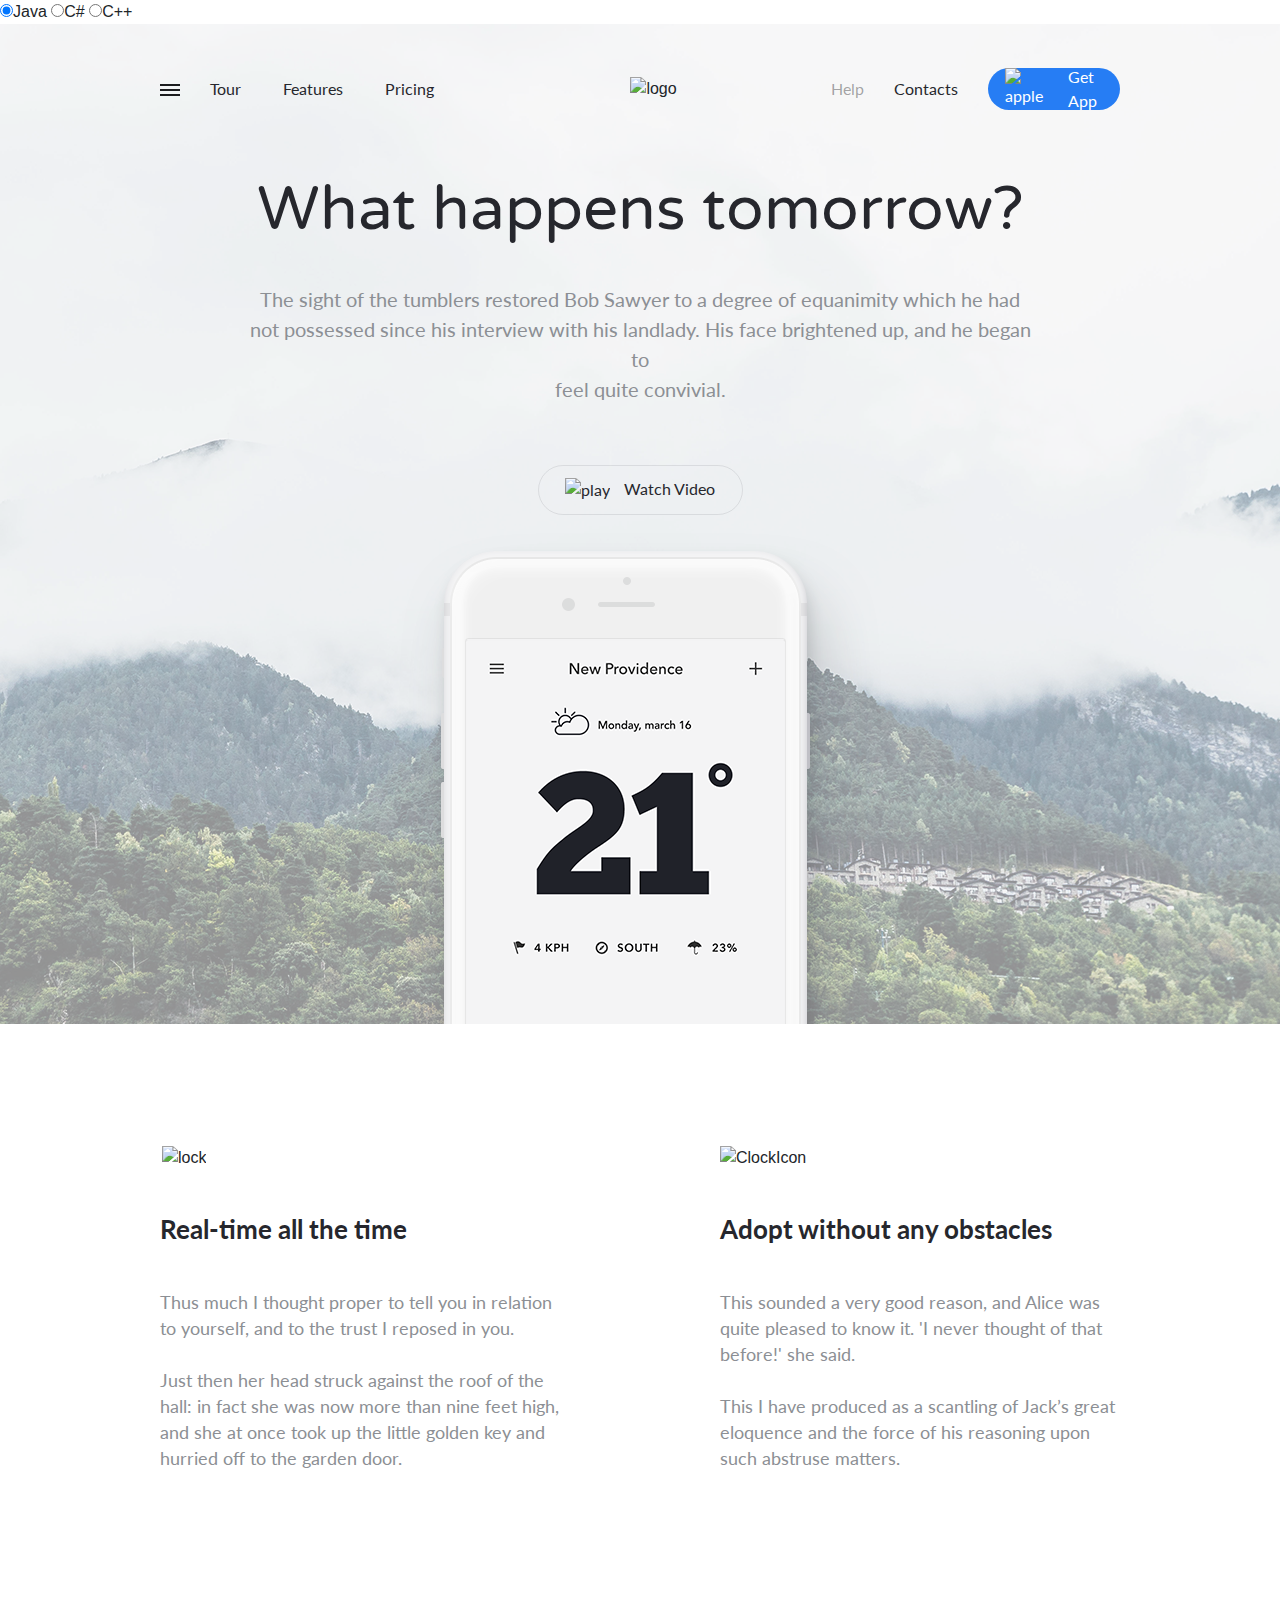
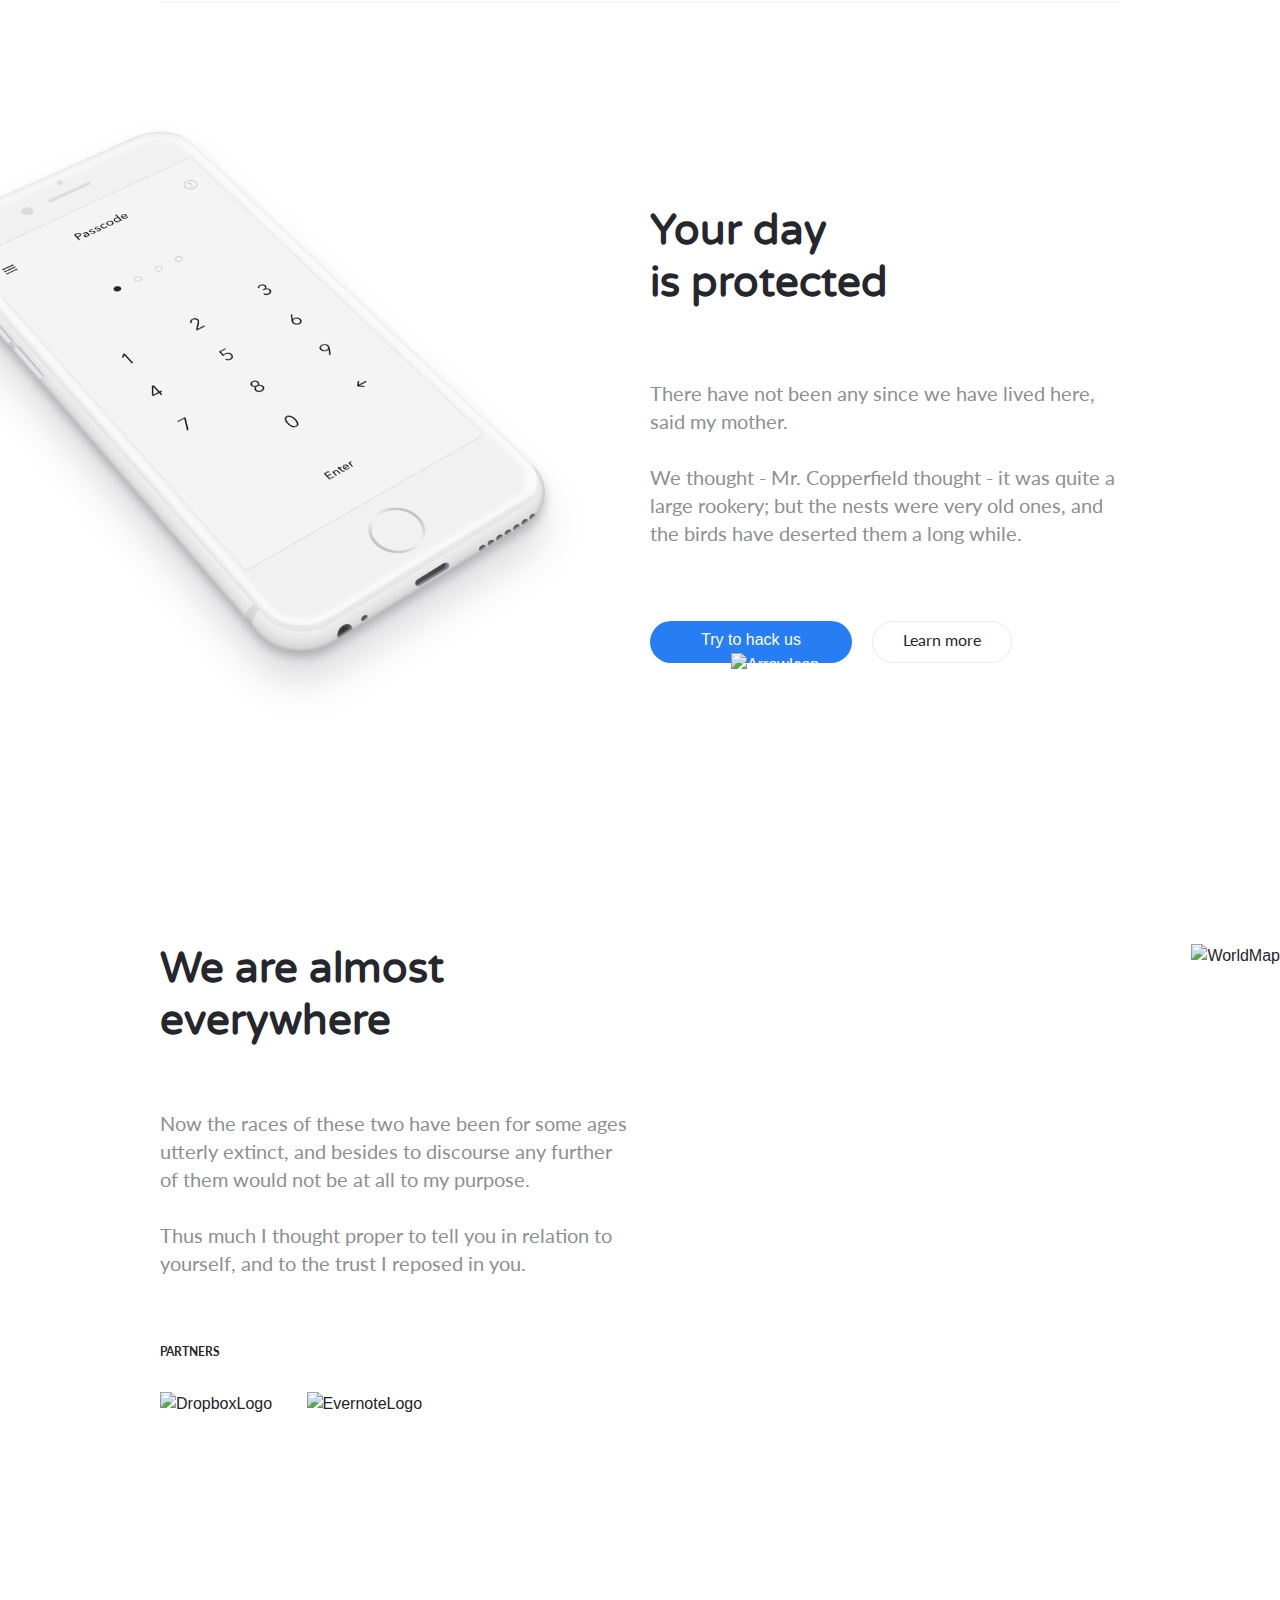
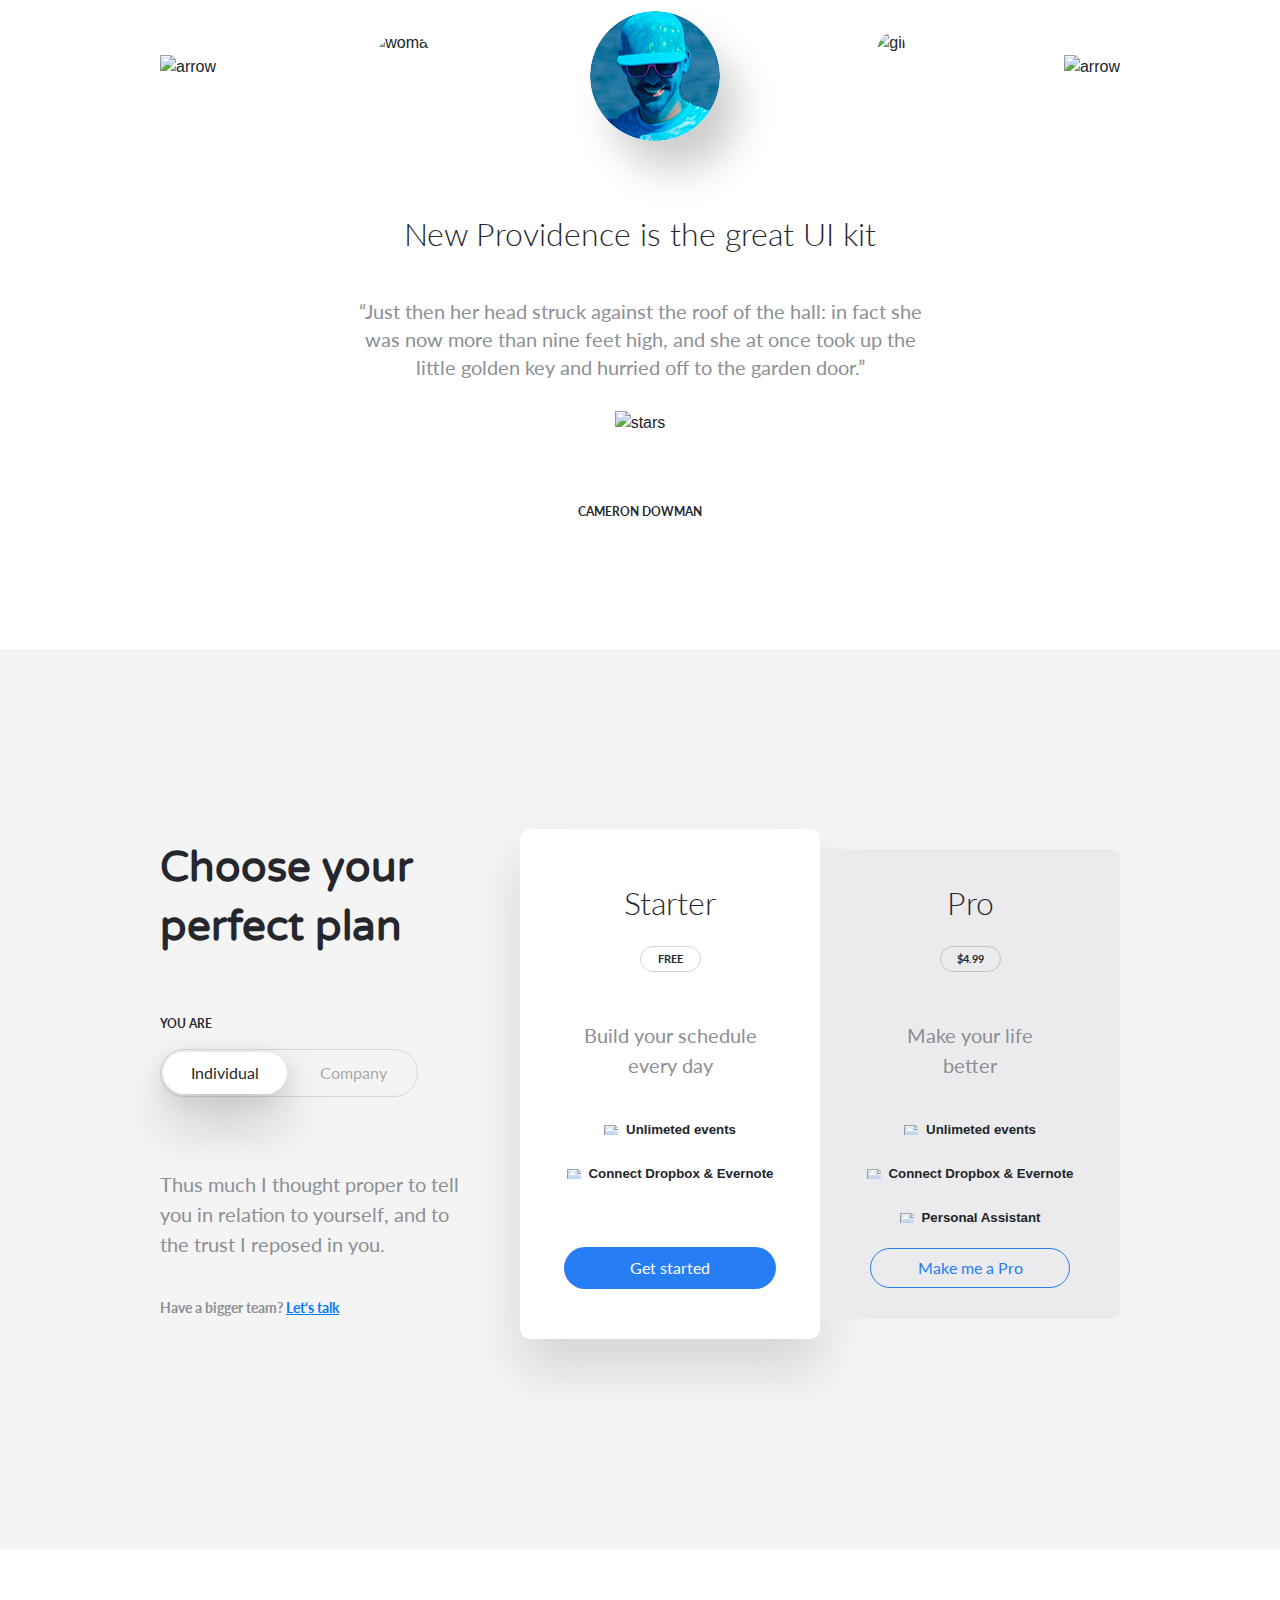
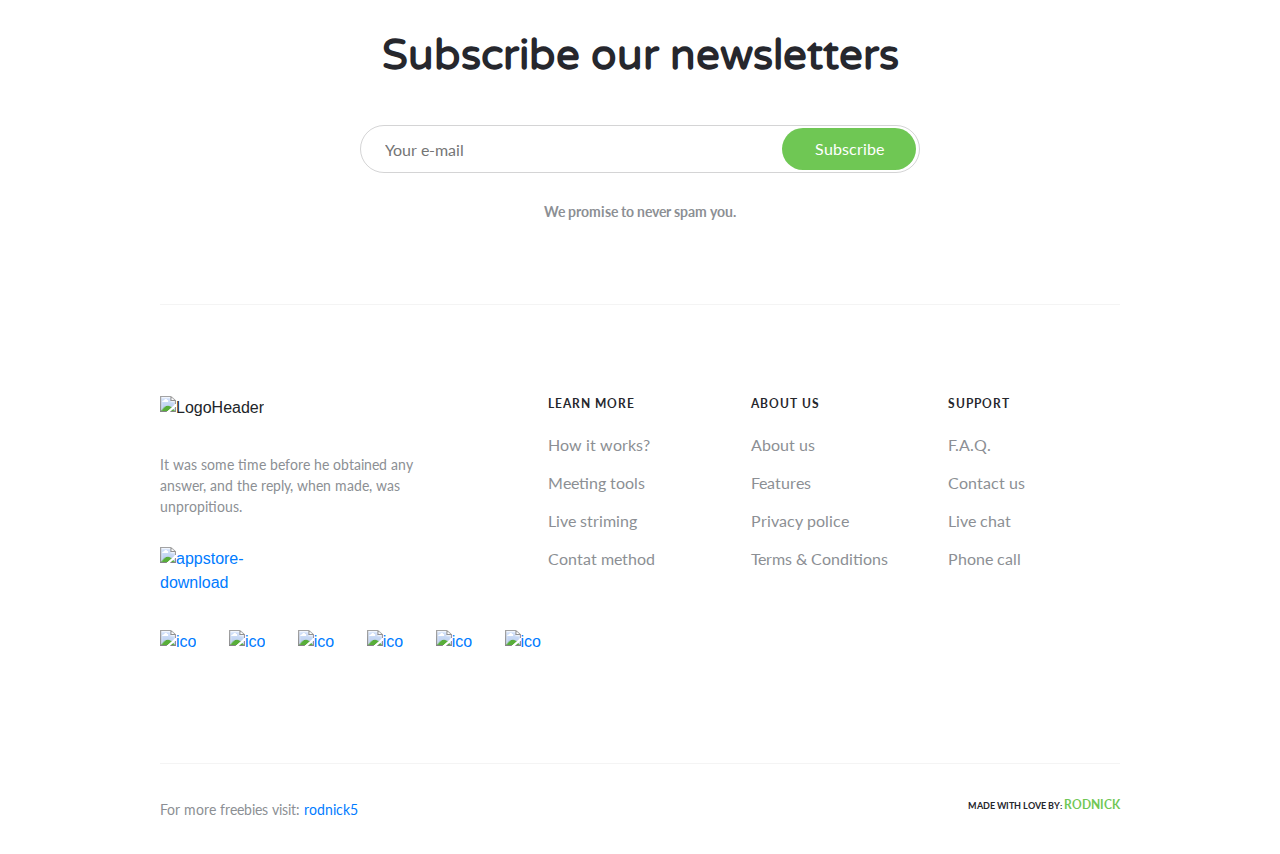
==== commit 308c0731: "nav fixed" ====
--- a/index.html
+++ b/index.html
@@ -10,18 +10,36 @@
     <title>New Providence</title>
 </head>
 <body>
+    <form name="myForm">
+        <input type="radio" name="languages" checked="checked" value="Java" /><span>Java</span>
+        <input type="radio" name="languages" value="C#" /><span>C#</span>
+        <input type="radio" name="languages" value="C++" /><span>C++</span>
+    </form>
+    <div id="printBlock"></div>
+    <script>
+    function onclick(e){
+     
+        var printBlock = document.getElementById("printBlock");
+        var language = e.target.value;
+        printBlock.textContent = "Вы выбрали: " + language;
+    }
+    for (var i = 0; i < myForm.languages.length; i++) {
+        myForm.languages[i].addEventListener("click", onclick);
+    }
+    </script>
+    <a class="back_to_top">↑</a>
     <header>
         <div class="container">
-        <nav>
+        <nav id='navigation'>
             <div class="header-left-side">
                 <div class="menu-burger"><span></span></div>
-                    <a href="">Tour</a>
+                    <a href="#tour">Tour</a>
                         <a href="">Features</a>
-                <a href="">Pricing</a>
+                <a href="#pricing">Pricing</a>
             </div>
             <div class="header-center-side"><img src="img/LogoHeader.png" alt="logo"></div>
                 <div class="header-right-side">
-                    <a href="" class="header-help">Help</a>
+                    <a href="#help" class="header-help">Help</a>
                         <a href="">Contacts</a>
                     <div class="header-apple-button"><a href="" ><img src="img/AppleIcon.png" alt="apple"> Get App</a></div>
                 </div>
@@ -63,7 +81,7 @@
                 </div>
             </div>
     </div>
-    <div class="worldmap-content">
+    <div class="worldmap-content" id="tour">
         <div class="worldmap-left-side">
             <h3>We are almost <br>everywhere</h3>
                 <p>Now the races of these two have been for some ages utterly extinct, and besides to discourse any further of them would not be at all to my purpose.<br><br>Thus much I thought proper to tell you in relation to yourself, and to the trust I reposed in you.</p>
@@ -133,14 +151,14 @@
         </div>
     </div>  
 </div>
-<div class="plans-content">
+<div class="plans-content" id="pricing">
     <div class="container">
         <div class="information-side">
             <h3>Choose your perfect plan</h3>
             <h5>You are</h5>
             <div class="change-blocks">
-                <div class="individual-block"><p class="active-button">Individual</p></div>
-                <div class="company-block"><p>Company</p></div>
+                <div id="individual_block" class="individual-block active-btn"><p id="individual" class="indiv-button active-text">Individual</p></div>
+                <div id="company_block" class="company-block"><p id="company" class="comp-button">Company</p></div>
             </div>
             <p class="info-block">Thus much I thought proper to tell you in relation to yourself, and to the trust I reposed in you.</p>
             <h6>Have a bigger team? <a href="">Let‘s talk</a> </h6>
@@ -170,7 +188,7 @@
         </div>
     </div>
     </div>
-<footer>
+<footer id="help">
     <div class="container">
         <h3>Subscribe our newsletters</h3>
         <div class="subscribe-form">
@@ -197,24 +215,24 @@
             <div class="help-right-side">
                 <div class="contact-cols one">
                     <h5>Learn More</h5>
-                    <p>How it works?</p>
-                    <p>Meeting tools</p>
-                    <p>Live striming</p>
-                    <p>Contat method</p>
+                    <a href="">How it works?</a>
+                    <a href="">Meeting tools</a>
+                    <a href="">Live striming</a>
+                    <a href="">Contat method</a>
                 </div>
                 <div class="contact-cols two">
                     <h5>About Us</h5>
-                    <p>About us</p>
-                    <p>Features</p>
-                    <p>Privacy police</p>
-                    <p>Terms & Conditions</p>
+                    <a href="">About us</a>
+                    <a href="">Features</a>
+                    <a href="">Privacy police</a>
+                    <a href="">Terms & Conditions</a>
                 </div>
                 <div class="contact-cols three">
                     <h5>Support</h5>
-                    <p>F.A.Q.</p>
-                    <p>Contact us</p>
-                    <p>Live chat</p>
-                    <p>Phone call</p>
+                    <a href="">F.A.Q.</a>
+                    <a href="">Contact us</a>
+                    <a href="">Live chat</a>
+                    <a href="">Phone call</a>
                 </div>
             </div>
         </div>
@@ -225,5 +243,6 @@
     </div>
 </footer>
     <div class="box"></div>
+    <script src="javascript/script.js"></script>
 </body>
 </html>--- a/css/style.css
+++ b/css/style.css
@@ -3,7 +3,25 @@
 }
 
 html::-webkit-scrollbar {
-  width: 0;
+  width: 15px;
+}
+
+html::-webkit-scrollbar-track {
+  background-color: #ebebed;
+  width: 10px;
+}
+
+html::-webkit-scrollbar-thumb {
+  background-color: #8c8f94;
+  border-radius: 10px;
+  -webkit-border-radius: 10px;
+  -moz-border-radius: 10px;
+  -ms-border-radius: 10px;
+  -o-border-radius: 10px;
+}
+
+html::-webkit-scrollbar-button {
+  background-color: #8c8f94;
 }
 
 .container {
@@ -15,6 +33,49 @@
   font-family: "Lato";
   color: #8c8f94;
   margin-bottom: 0px;
+}
+
+.back_to_top {
+  position: fixed;
+  bottom: 40px;
+  right: 40px;
+  z-index: 9999;
+  width: 50px;
+  height: 50px;
+  text-align: center;
+  line-height: 30px;
+  background: grey;
+  color: #444;
+  cursor: pointer;
+  border-radius: 2px;
+  display: none;
+  -webkit-border-radius: 2px;
+  -moz-border-radius: 2px;
+  -ms-border-radius: 2px;
+  -o-border-radius: 2px;
+}
+
+.back_to_top:hover {
+  background: #3a3d4b;
+}
+
+.back_to_top-show {
+  display: block;
+}
+
+.active-btn {
+  background-color: white;
+  border-radius: 25px;
+  -webkit-box-shadow: 0px 5px 20px 0px rgba(61, 61, 62, 0.15), 0px 30px 50px 0px rgba(92, 95, 101, 0.28);
+          box-shadow: 0px 5px 20px 0px rgba(61, 61, 62, 0.15), 0px 30px 50px 0px rgba(92, 95, 101, 0.28);
+  -webkit-border-radius: 25px;
+  -moz-border-radius: 25px;
+  -ms-border-radius: 25px;
+  -o-border-radius: 25px;
+}
+
+.active-text {
+  color: #26292c;
 }
 
 h3 {
@@ -22,6 +83,20 @@
   font-size: 42px;
   color: #26272d;
   font-family: "Varela Round";
+}
+
+.scrolled-menu-nav {
+  position: fixed;
+  background-color: grey;
+  transition: all 0.5s;
+  margin-top: 0px;
+  border-bottom-right-radius: 5px;
+  border-bottom-left-radius: 5px;
+  top: 0;
+  -webkit-transition: all 0.5s;
+  -moz-transition: all 0.5s;
+  -ms-transition: all 0.5s;
+  -o-transition: all 0.5s;
 }
 
 header {
@@ -34,7 +109,11 @@
   height: 1000px;
 }
 
-header nav {
+header .container {
+  padding-top: 44px;
+}
+
+header .container nav {
   display: -webkit-box;
   display: -ms-flexbox;
   display: flex;
@@ -45,13 +124,13 @@
   -webkit-box-align: center;
       -ms-flex-align: center;
           align-items: center;
+  z-index: 999;
   -webkit-box-pack: justify;
       -ms-flex-pack: justify;
           justify-content: space-between;
-  margin-top: 44px;
-}
-
-header nav .header-left-side {
+}
+
+header .container nav .header-left-side {
   display: -webkit-box;
   display: -ms-flexbox;
   display: flex;
@@ -61,14 +140,14 @@
           flex-direction: row;
 }
 
-header nav .header-left-side .menu-burger {
+header .container nav .header-left-side .menu-burger {
   width: 20px;
   height: 17px;
   margin-right: 30px;
   display: block;
 }
 
-header nav .header-left-side .menu-burger span, header nav .header-left-side .menu-burger span:before, header nav .header-left-side .menu-burger span:after {
+header .container nav .header-left-side .menu-burger span, header .container nav .header-left-side .menu-burger span:before, header .container nav .header-left-side .menu-burger span:after {
   content: '';
   margin-top: 8px;
   position: absolute;
@@ -78,24 +157,24 @@
   height: 2px;
 }
 
-header nav .header-left-side .menu-burger span:before {
+header .container nav .header-left-side .menu-burger span:before {
   content: '';
   margin-top: 5px;
 }
 
-header nav .header-left-side .menu-burger span:after {
+header .container nav .header-left-side .menu-burger span:after {
   content: '';
   margin-top: -5px;
 }
 
-header nav .header-left-side a {
+header .container nav .header-left-side a {
   color: #26272d;
   line-height: 1;
   font-family: 'Lato';
   margin-right: 42px;
 }
 
-header nav .header-right-side {
+header .container nav .header-right-side {
   display: -webkit-box;
   display: -ms-flexbox;
   display: flex;
@@ -108,18 +187,18 @@
           align-items: center;
 }
 
-header nav .header-right-side a {
+header .container nav .header-right-side a {
   margin-right: 30px;
   font-size: 16px;
   font-family: "Lato";
   color: #26272d;
 }
 
-header nav .header-right-side .header-help {
+header .container nav .header-right-side .header-help {
   color: rgba(27, 28, 30, 0.4);
 }
 
-header nav .header-right-side .header-apple-button {
+header .container nav .header-right-side .header-apple-button {
   background-color: #267df4;
   width: 132px;
   height: 42px;
@@ -133,7 +212,7 @@
   -o-border-radius: 40px;
 }
 
-header nav .header-right-side .header-apple-button a {
+header .container nav .header-right-side .header-apple-button a {
   padding-left: 17px;
   margin-right: 0;
   display: -webkit-box;
@@ -149,12 +228,12 @@
   color: white;
 }
 
-header nav .header-right-side .header-apple-button a img {
+header .container nav .header-right-side .header-apple-button a img {
   padding-right: 14px;
   padding-bottom: 3px;
 }
 
-header h2 {
+header .container h2 {
   display: -webkit-box;
   display: -ms-flexbox;
   display: flex;
@@ -170,7 +249,7 @@
   color: #26272d;
 }
 
-header .header-small-text {
+header .container .header-small-text {
   margin-top: 40px;
   display: -webkit-box;
   display: -ms-flexbox;
@@ -181,7 +260,7 @@
   width: 100%;
 }
 
-header .header-small-text h6 {
+header .container .header-small-text h6 {
   width: 790px;
   text-align: center;
   font-size: 20px;
@@ -191,17 +270,17 @@
   color: #8c8f94;
 }
 
-header .button-wrapper {
-  width: 100%;
-  display: -webkit-box;
-  display: -ms-flexbox;
-  display: flex;
-  -webkit-box-pack: center;
-      -ms-flex-pack: center;
-          justify-content: center;
-}
-
-header .button-wrapper .button-play-video {
+header .container .button-wrapper {
+  width: 100%;
+  display: -webkit-box;
+  display: -ms-flexbox;
+  display: flex;
+  -webkit-box-pack: center;
+      -ms-flex-pack: center;
+          justify-content: center;
+}
+
+header .container .button-wrapper .button-play-video {
   height: 50px;
   width: 205px;
   margin-top: 61px;
@@ -229,7 +308,7 @@
           align-items: center;
 }
 
-header .button-wrapper .button-play-video a {
+header .container .button-wrapper .button-play-video a {
   padding-top: 11px;
   text-align: center;
   width: 100%;
@@ -239,16 +318,16 @@
   color: #26272d;
 }
 
-header .button-wrapper .button-play-video a:hover {
+header .container .button-wrapper .button-play-video a:hover {
   text-decoration: none;
 }
 
-header .button-wrapper .button-play-video a img {
+header .container .button-wrapper .button-play-video a img {
   padding-right: 14px;
   padding-bottom: 2px;
 }
 
-header .phone-img {
+header .container .phone-img {
   margin-top: 18px;
   width: 100%;
   display: -webkit-box;
@@ -341,7 +420,7 @@
 .protection-content .protection-phone-hack .phone-left-side {
   position: absolute;
   left: 0;
-  width: 1009px;
+  width: 866px;
 }
 
 .protection-content .protection-phone-hack .phone-left-side img {
@@ -537,7 +616,8 @@
 
 .interfaces-content .screens-content {
   padding-top: 50px;
-  width: 100%;
+  width: 1920px;
+  margin: 0 auto;
   display: -webkit-box;
   display: -ms-flexbox;
   display: flex;
@@ -853,17 +933,18 @@
 }
 
 .plans-content .container .information-side .change-blocks .individual-block {
-  background-color: white;
   width: 124px;
   height: 42px;
   margin-left: 2px;
-  border-radius: 25px;
-  -webkit-box-shadow: 0px 5px 20px 0px rgba(61, 61, 62, 0.15), 0px 30px 50px 0px rgba(92, 95, 101, 0.28);
-          box-shadow: 0px 5px 20px 0px rgba(61, 61, 62, 0.15), 0px 30px 50px 0px rgba(92, 95, 101, 0.28);
-}
-
-.plans-content .container .information-side .change-blocks .individual-block .active-button {
+}
+
+.plans-content .container .information-side .change-blocks .individual-block .indiv-button {
   width: 124px;
+  -webkit-user-select: none;
+     -moz-user-select: none;
+      -ms-user-select: none;
+          user-select: none;
+  cursor: pointer;
   height: 42px;
   display: -webkit-box;
   display: -ms-flexbox;
@@ -877,24 +958,28 @@
           align-items: center;
   font-size: 16px;
   font-family: "Lato";
-  color: #26292c;
 }
 
 .plans-content .container .information-side .change-blocks .company-block {
   margin-right: 2px;
 }
 
-.plans-content .container .information-side .change-blocks .company-block p {
+.plans-content .container .information-side .change-blocks .company-block .comp-button {
   -webkit-box-pack: center;
       -ms-flex-pack: center;
           justify-content: center;
   width: 124px;
-  display: -webkit-box;
-  display: -ms-flexbox;
-  display: flex;
-  -webkit-box-align: center;
-      -ms-flex-align: center;
-          align-items: center;
+  cursor: pointer;
+  display: -webkit-box;
+  display: -ms-flexbox;
+  display: flex;
+  -webkit-box-align: center;
+      -ms-flex-align: center;
+          align-items: center;
+  -webkit-user-select: none;
+     -moz-user-select: none;
+      -ms-user-select: none;
+          user-select: none;
   height: 42px;
   margin-top: 0px;
   font-size: 16px;
@@ -1316,6 +1401,16 @@
           flex-direction: row;
 }
 
+footer .container .help-sides .help-right-side .contact-cols {
+  display: -webkit-box;
+  display: -ms-flexbox;
+  display: flex;
+  -webkit-box-orient: vertical;
+  -webkit-box-direction: normal;
+      -ms-flex-direction: column;
+          flex-direction: column;
+}
+
 footer .container .help-sides .help-right-side .contact-cols.one {
   margin-right: 96px;
 }
@@ -1338,7 +1433,7 @@
   letter-spacing: 1px;
 }
 
-footer .container .help-sides .help-right-side .contact-cols p {
+footer .container .help-sides .help-right-side .contact-cols a {
   font-size: 16px;
   font-family: "Lato";
   line-height: 1;
@@ -1377,20 +1472,26 @@
   font-size: 12px;
 }
 
+@media only screen and (min-width: 1921px) {
+  .container, nav {
+    width: 1450px;
+  }
+}
+
 @media only screen and (min-width: 1601px) and (max-width: 1920px) {
-  .container {
+  .container, nav {
     width: 1320px;
   }
 }
 
 @media only screen and (min-width: 1490px) and (max-width: 1600px) {
-  .container {
+  .container, nav {
     width: 1170px;
   }
 }
 
 @media only screen and (min-width: 1366px) and (max-width: 1489px) {
-  .container {
+  .container, nav {
     width: 1100px;
   }
   .protection-content .container .protection-phone-hack .phone-left-side {
@@ -1400,6 +1501,12 @@
     width: 790px;
     left: -115px;
   }
+  .protection-content .container .protection-phone-hack .phone-right-side {
+    padding-top: 80px;
+  }
+  .protection-content .container .worldmap-content {
+    margin-top: 280px;
+  }
   .protection-content .container .worldmap-content .worldmap-left-side {
     width: 400px;
   }
@@ -1412,7 +1519,7 @@
 }
 
 @media only screen and (min-width: 1152px) and (max-width: 1365px) {
-  .container {
+  .container, nav {
     width: 960px;
   }
   .protection-content .container .protection-sides .protection-left-side p {
@@ -1428,6 +1535,12 @@
     width: 680px;
     left: -100px;
   }
+  .protection-content .container .protection-phone-hack .phone-right-side {
+    padding-top: 80px;
+  }
+  .protection-content .worldmap-content {
+    margin-top: 280px;
+  }
   .protection-content .worldmap-content .worldmap-left-side {
     width: 400px;
   }
@@ -1444,10 +1557,16 @@
     width: 300px;
     height: 510px;
   }
+  .plans-content .container .different-plans .starter-plan .plan-button {
+    margin-top: 63px;
+  }
   .plans-content .container .different-plans .pro-plan {
     width: 300px;
     height: 470px;
   }
+  .plans-content .container .different-plans .pro-plan .plan-button {
+    margin-top: 20px;
+  }
 }
 
 @media only screen and (min-width: 992px) and (max-width: 1151px) {
@@ -1473,4 +1592,16 @@
     width: 290px;
   }
 }
+
+.Individual {
+  font-size: 16px;
+  font-family: "Lato";
+  color: #26292c;
+  line-height: 1.2;
+  text-align: left;
+  position: absolute;
+  left: 245.312px;
+  top: 6311.9px;
+  z-index: 113;
+}
 /*# sourceMappingURL=style.css.map */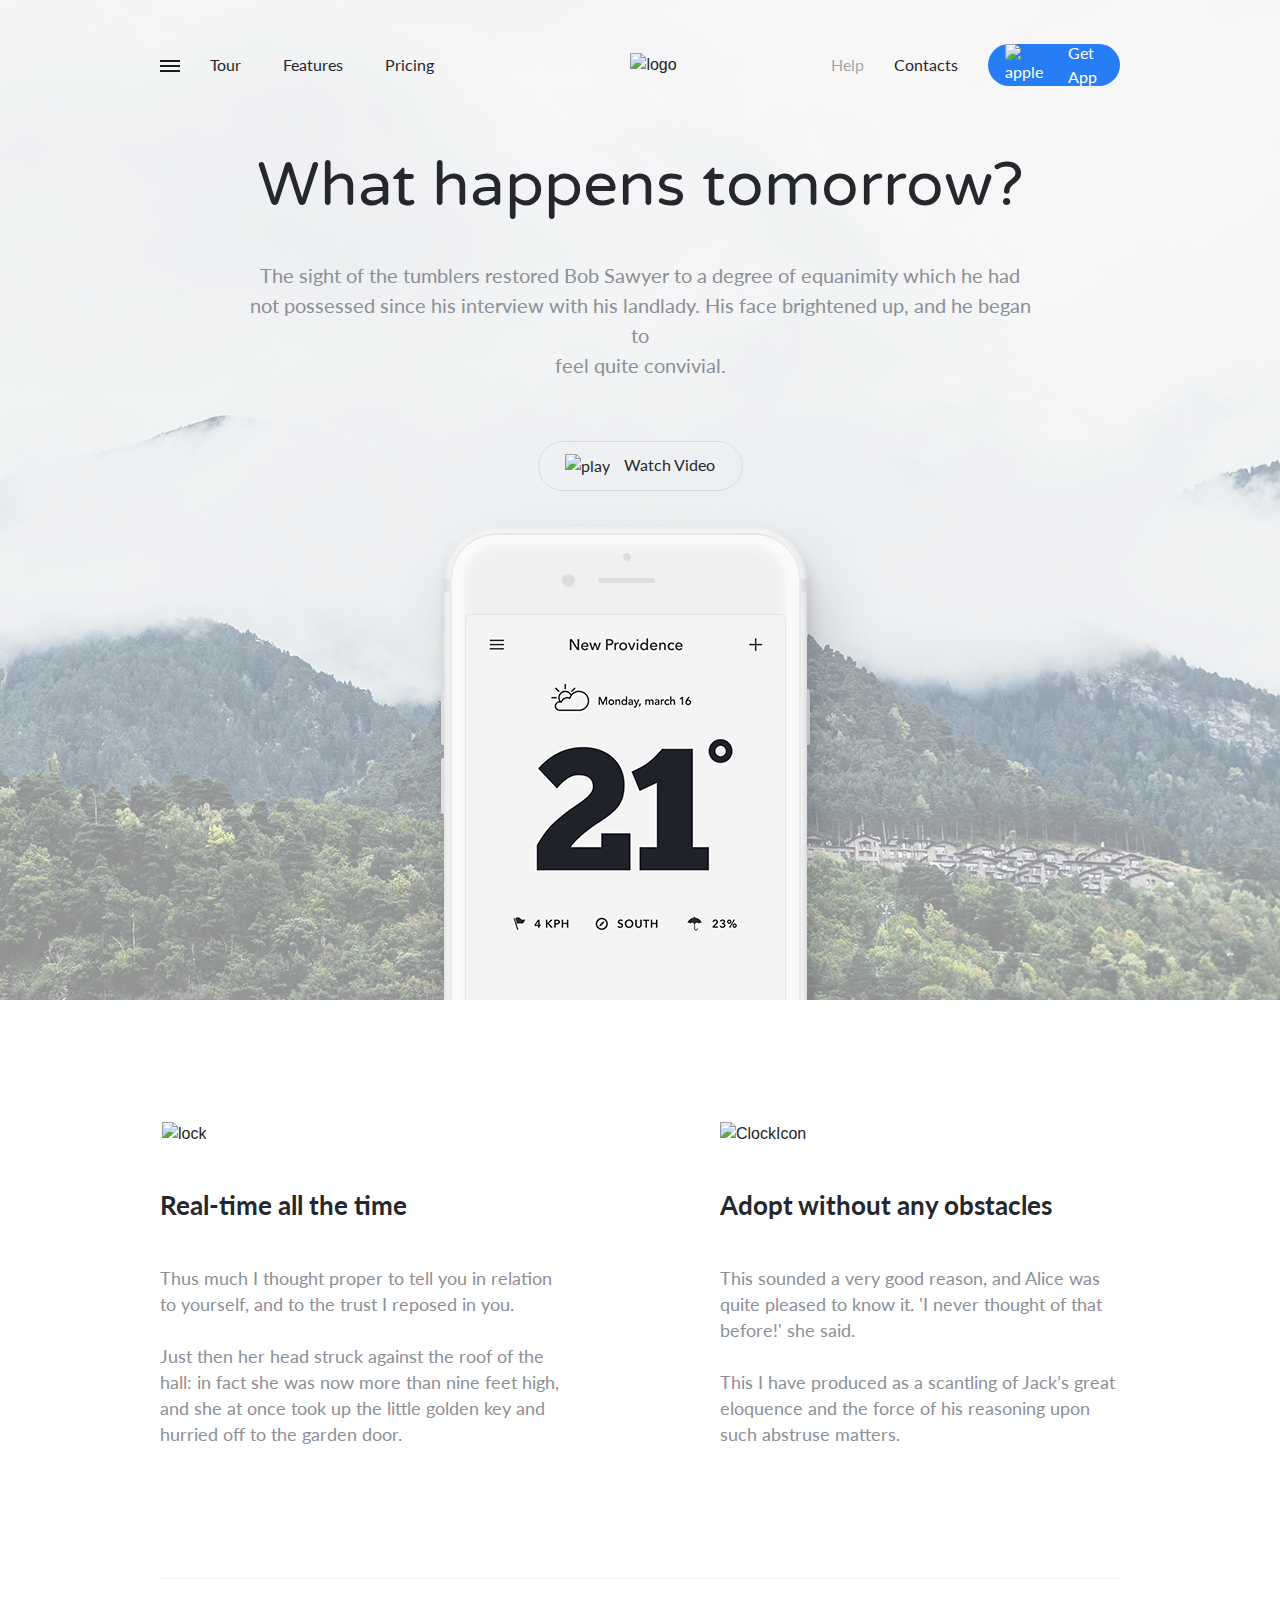
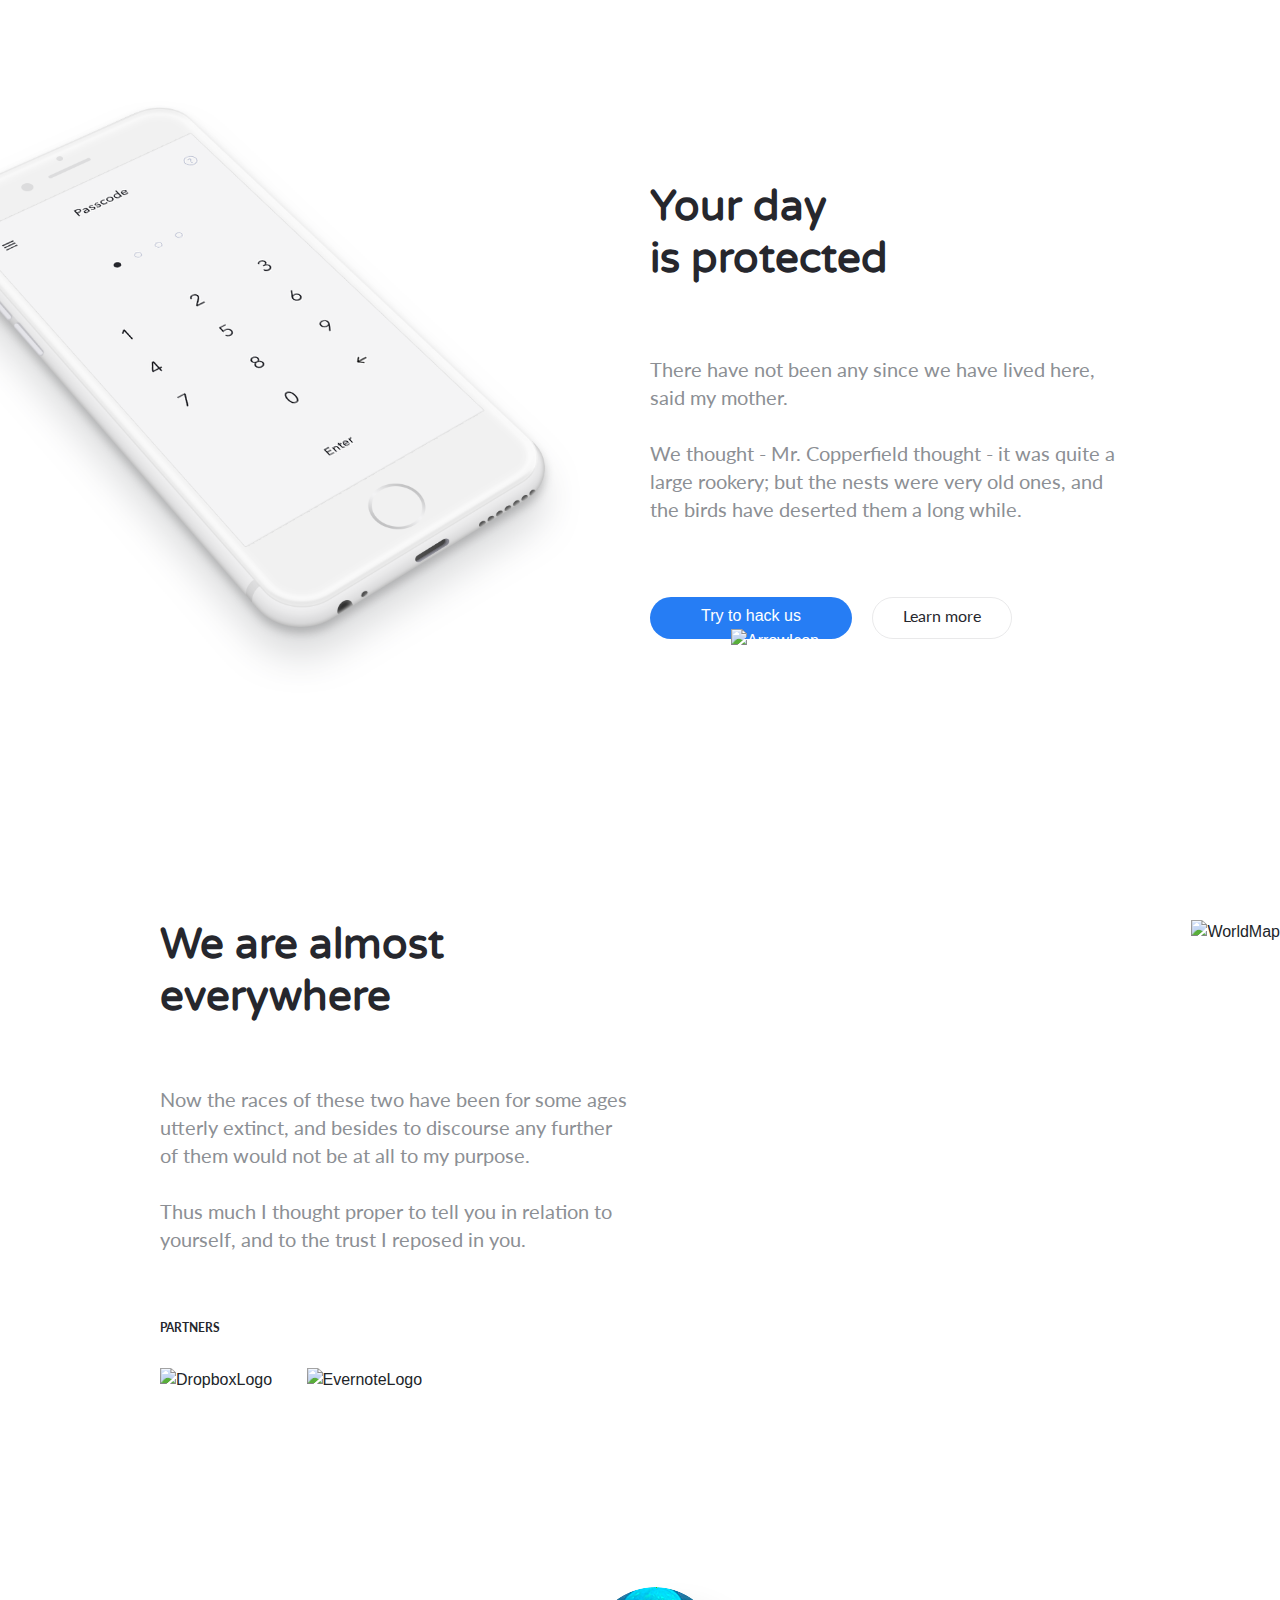
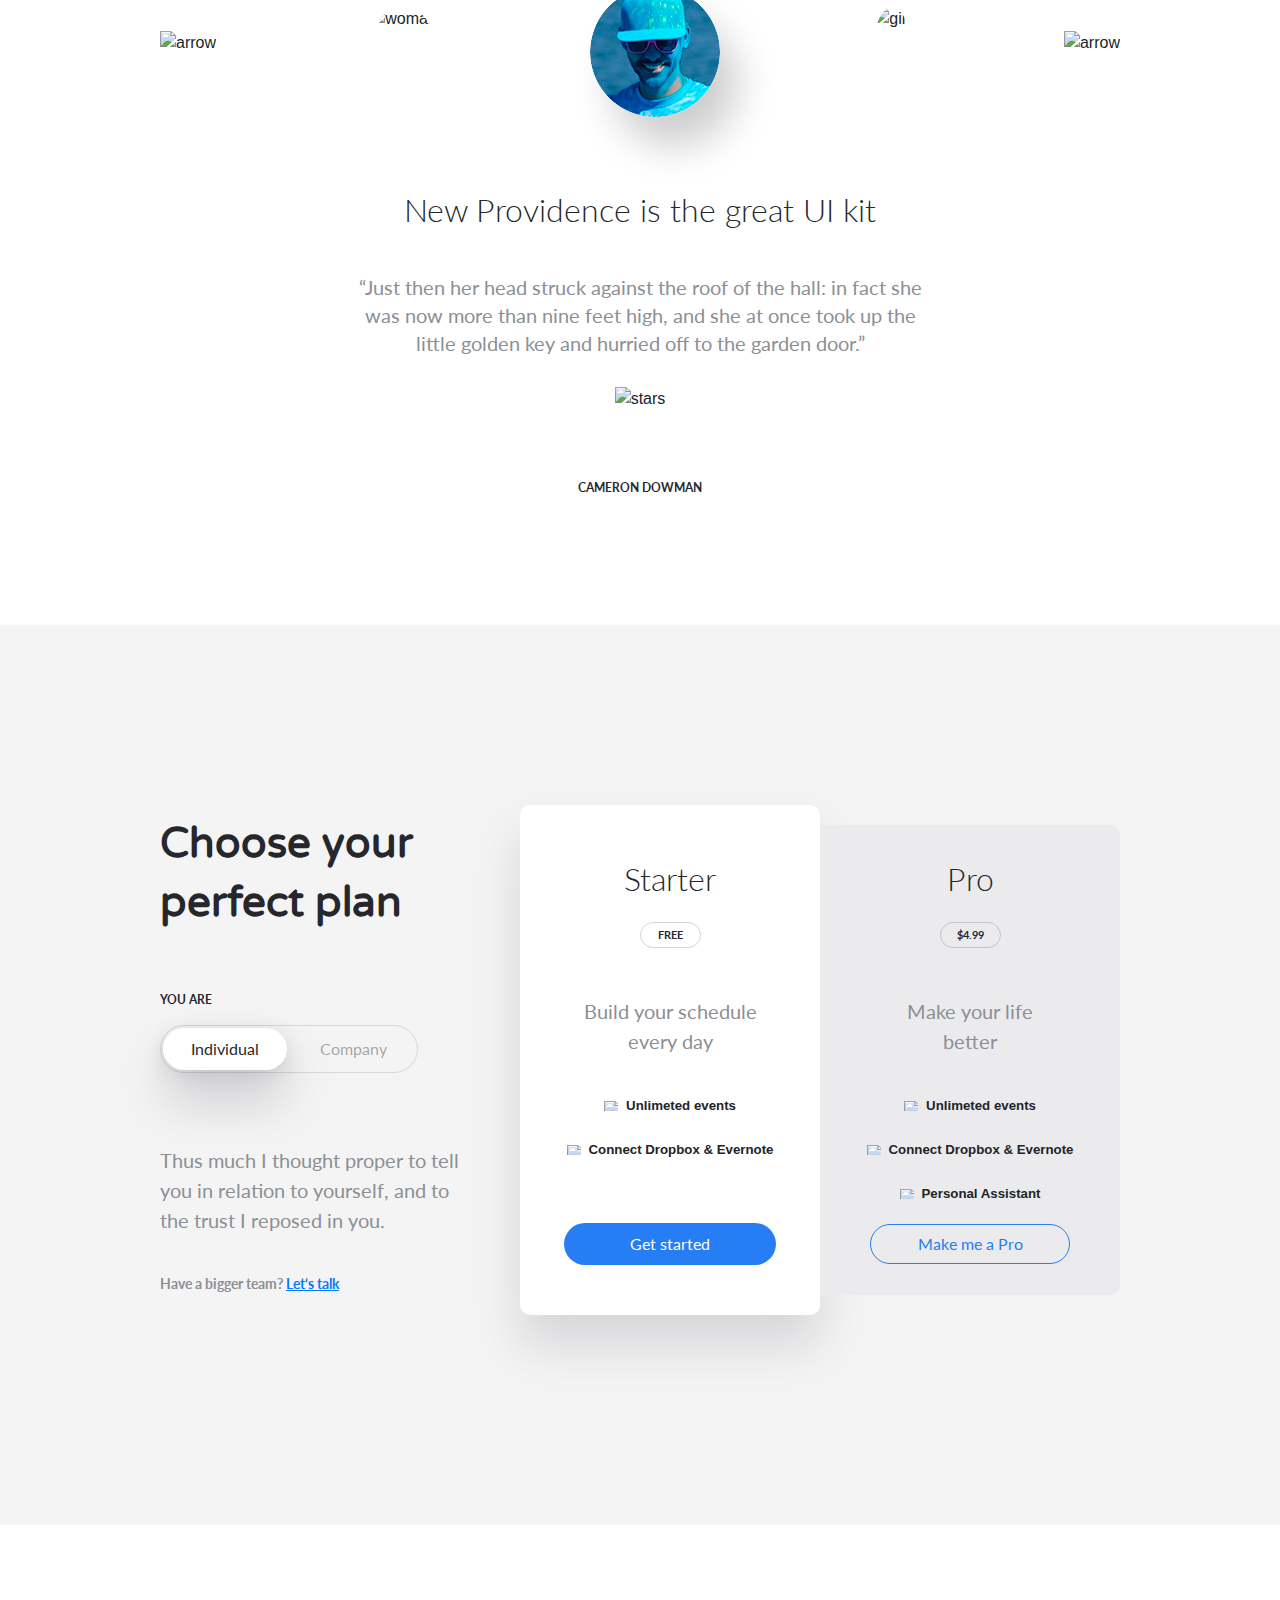
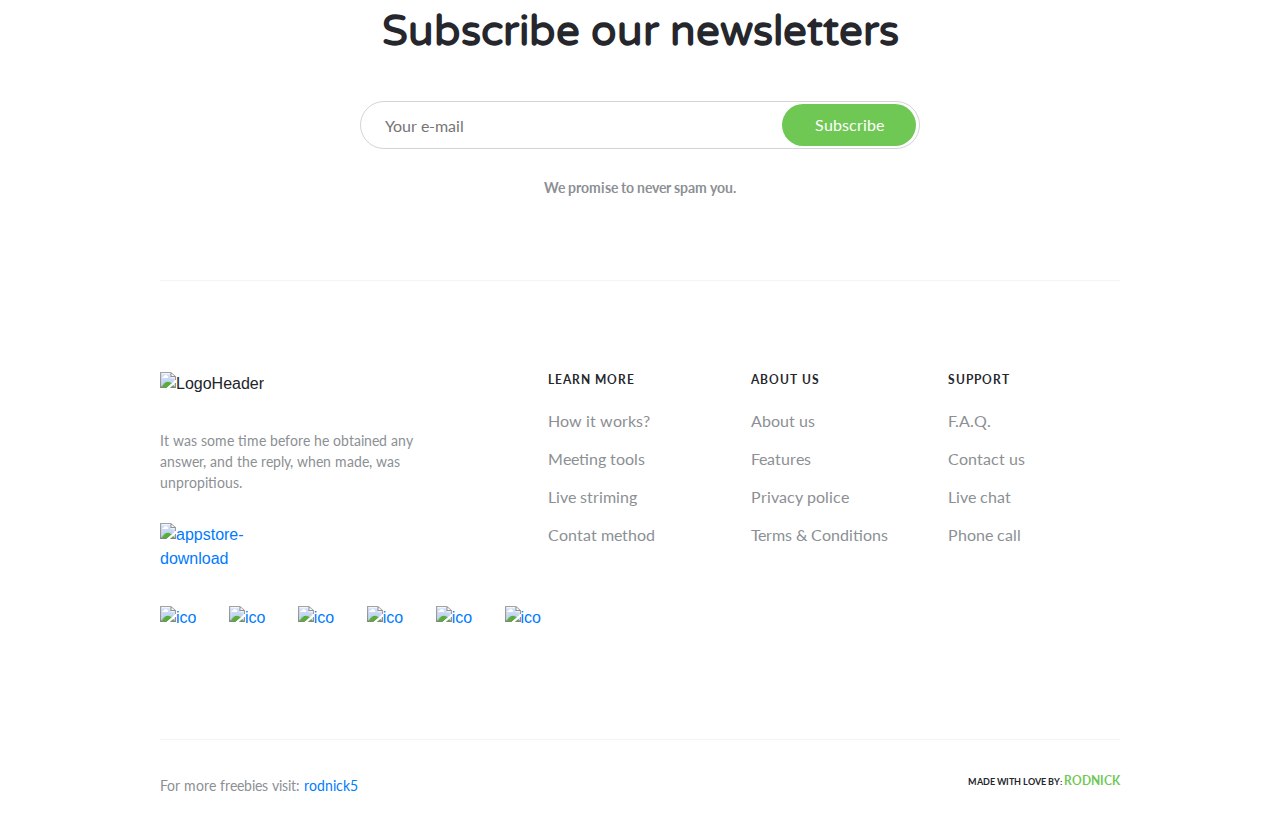
==== commit b7609060: "a" ====
--- a/index.html
+++ b/index.html
@@ -10,23 +10,86 @@
     <title>New Providence</title>
 </head>
 <body>
-    <form name="myForm">
-        <input type="radio" name="languages" checked="checked" value="Java" /><span>Java</span>
-        <input type="radio" name="languages" value="C#" /><span>C#</span>
-        <input type="radio" name="languages" value="C++" /><span>C++</span>
+    <!-- <form name="myForm">
+        <select name="language" size="5">
+            <option value="JS" selected="selected">JavaScript</option>
+            <option value="Java">Java</option>
+            <option value="CS">C#</option>
+            <option value="CPP">C++</option>
+        </select>
+        <p><input type="text" name="textInput" placeholder="Введите текст" /></p>
+        <p><input type="text" name="valueInput" placeholder="Введите значение" /></p>
+        <p><input type="button" name="addButton" value="Добавить" /><input type="button" name="removeButton" value="Удалить" /></p>
     </form>
-    <div id="printBlock"></div>
+     
     <script>
-    function onclick(e){
+    var addButton = myForm.addButton, 
+        removeButton = myForm.removeButton, 
+        languagesSelect = myForm.language;
+    // обработчик добавления элемента
+    function addOption(){
+        // получаем текст для элемента
+        var text = myForm.textInput.value;
+        // получаем значение для элемента
+        var value = myForm.valueInput.value;
+        // создаем новый элемента
+        var newOption = new Option(text, value);
+        languagesSelect.options[languagesSelect.options.length]=newOption;
+    }
+    // обработчик удаления элемент
+    function removeOption(){
+         
+        var selectedIndex = languagesSelect.options.selectedIndex;
+        // удаляем элемент 
+        languagesSelect.options[selectedIndex] = null;
+    }
      
-        var printBlock = document.getElementById("printBlock");
-        var language = e.target.value;
-        printBlock.textContent = "Вы выбрали: " + language;
-    }
-    for (var i = 0; i < myForm.languages.length; i++) {
-        myForm.languages[i].addEventListener("click", onclick);
-    }
-    </script>
+    addButton.addEventListener("click", addOption);
+    removeButton.addEventListener("click", removeOption);
+    </script> -->
+    <!-- <form action="" name="myForm">
+        <select name="mail" size="6">
+            <option value="gmail" selected='selected'>Gmail</option>
+            <option value="yandex">Yandex</option>
+            <option value="mail">Mail</option>
+            <option value="dog">Dog</option>
+            <option value="cat">Cat</option>
+        </select>
+        <p><input type="text" name="textInput" placeholder="Введите текст" /></p>
+    <p><input type="text" name="valueInput" placeholder="Введите значение" /></p>
+    <p><input type="button" name="addButton" value="Добавить" /><input type="button" name="removeButton" value="Удалить" /></p>
+    </form>
+    <div id="fill"></div>
+    <script>
+var addButton = myForm.addButton, 
+    removeButton = myForm.removeButton, 
+    languagesSelect = myForm.mail;
+// обработчик добавления элемента
+function addOption(){
+    // получаем текст для элемента
+    var text = myForm.textInput.value;
+    // получаем значение для элемента
+    var value = myForm.valueInput.value;
+    // создаем новый элемента
+    var newOption = new Option(text, value);
+    languagesSelect.add(newOption);
+}
+// обработчик удаления элемент
+function removeOption(){
+     
+    var selectedIndex = languagesSelect.options.selectedIndex;
+    // удаляем элемент 
+    languagesSelect.options[selectedIndex] = null;
+}
+function foo() {
+    let selectedList = languagesSelect.options[languagesSelect.selectedIndex];
+    let block = document.getElementById('fill');
+    block.textContent = selectedList.text;    
+}
+    languagesSelect.addEventListener('change', foo);
+addButton.addEventListener("click", addOption);
+removeButton.addEventListener("click", removeOption);
+    </script> -->
     <a class="back_to_top">↑</a>
     <header>
         <div class="container">
--- a/css/style.css
+++ b/css/style.css
@@ -3,25 +3,7 @@
 }
 
 html::-webkit-scrollbar {
-  width: 15px;
-}
-
-html::-webkit-scrollbar-track {
-  background-color: #ebebed;
-  width: 10px;
-}
-
-html::-webkit-scrollbar-thumb {
-  background-color: #8c8f94;
-  border-radius: 10px;
-  -webkit-border-radius: 10px;
-  -moz-border-radius: 10px;
-  -ms-border-radius: 10px;
-  -o-border-radius: 10px;
-}
-
-html::-webkit-scrollbar-button {
-  background-color: #8c8f94;
+  width: 0;
 }
 
 .container {
@@ -88,15 +70,17 @@
 .scrolled-menu-nav {
   position: fixed;
   background-color: grey;
+  height: 50px;
   transition: all 0.5s;
-  margin-top: 0px;
-  border-bottom-right-radius: 5px;
-  border-bottom-left-radius: 5px;
+  border-bottom-right-radius: 20px;
+  border-bottom-left-radius: 20px;
   top: 0;
   -webkit-transition: all 0.5s;
   -moz-transition: all 0.5s;
   -ms-transition: all 0.5s;
   -o-transition: all 0.5s;
+  -webkit-box-shadow: 0px 8px 35px 2px rgba(0, 0, 0, 0.75);
+  box-shadow: 0px 8px 35px 2px rgba(0, 0, 0, 0.75);
 }
 
 header {
@@ -125,9 +109,14 @@
       -ms-flex-align: center;
           align-items: center;
   z-index: 999;
+  transition: all 0.5s;
   -webkit-box-pack: justify;
       -ms-flex-pack: justify;
           justify-content: space-between;
+  -webkit-transition: all 0.5s;
+  -moz-transition: all 0.5s;
+  -ms-transition: all 0.5s;
+  -o-transition: all 0.5s;
 }
 
 header .container nav .header-left-side {
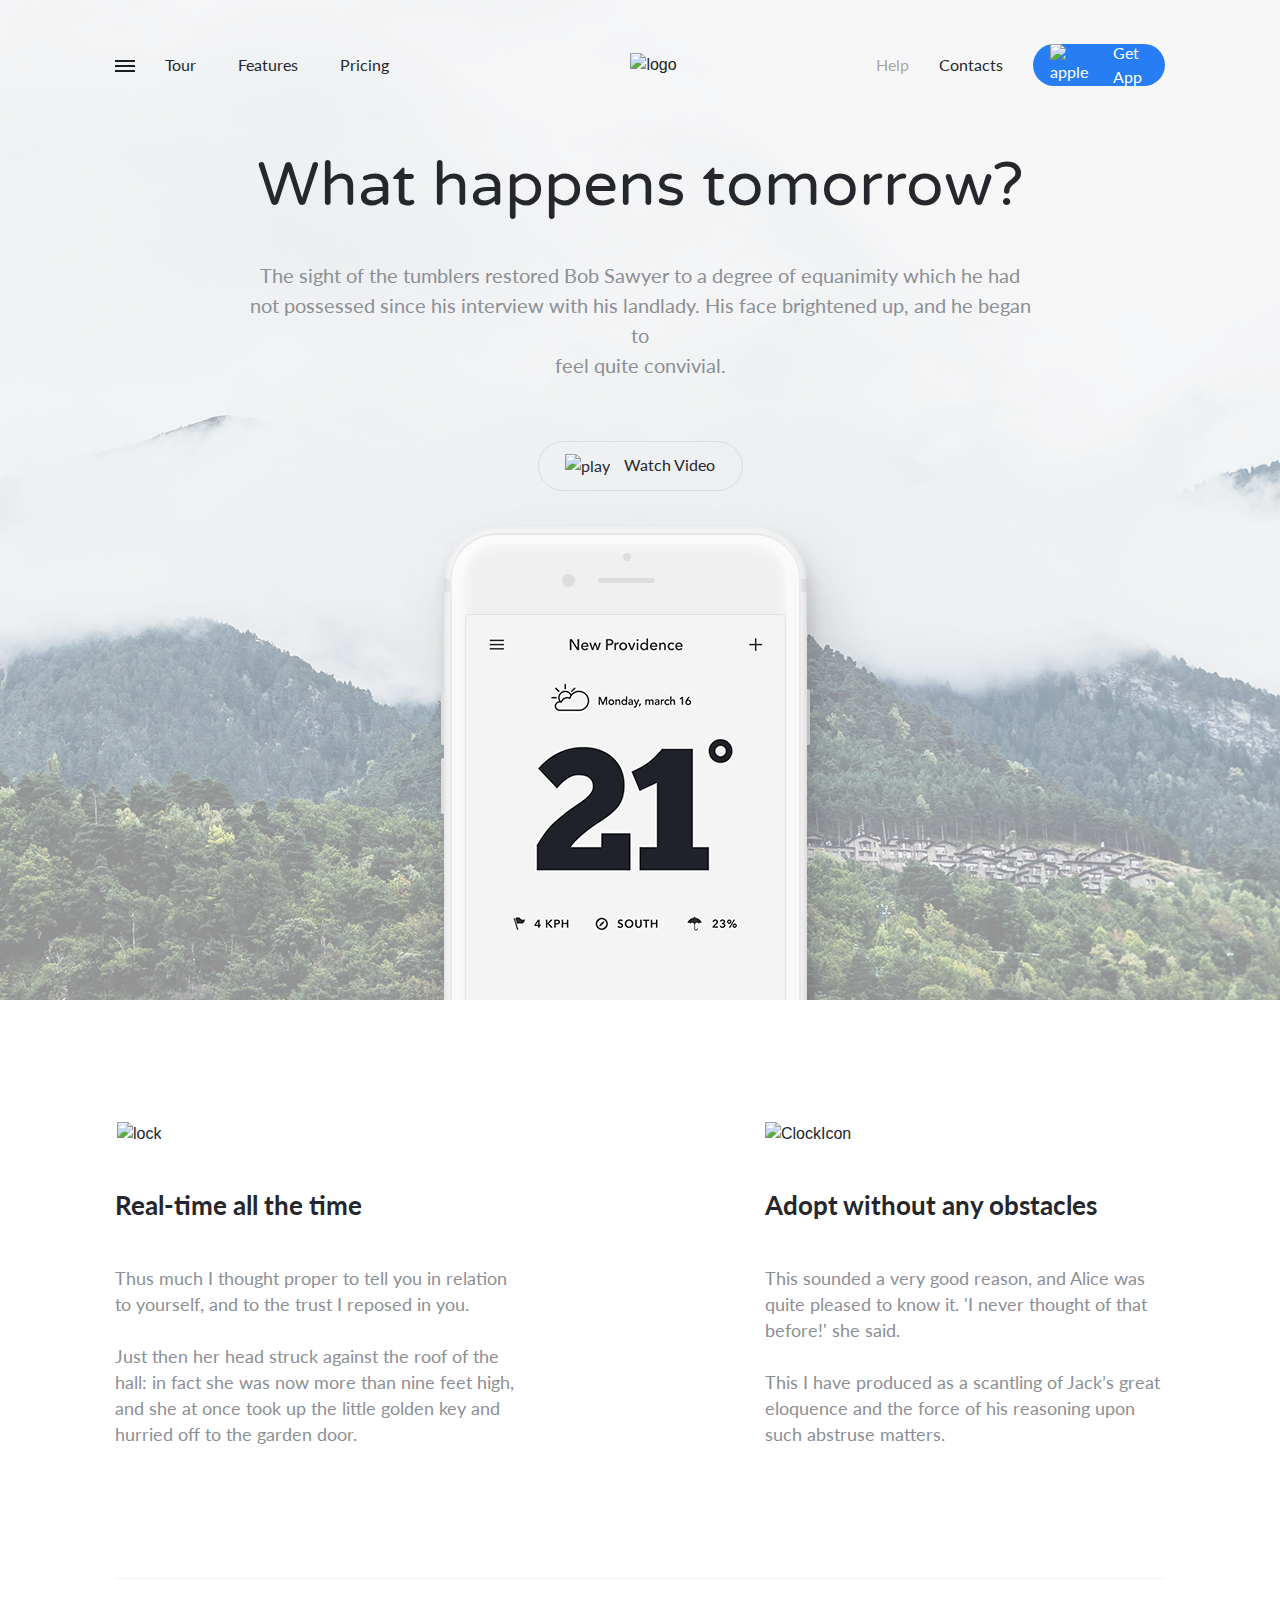
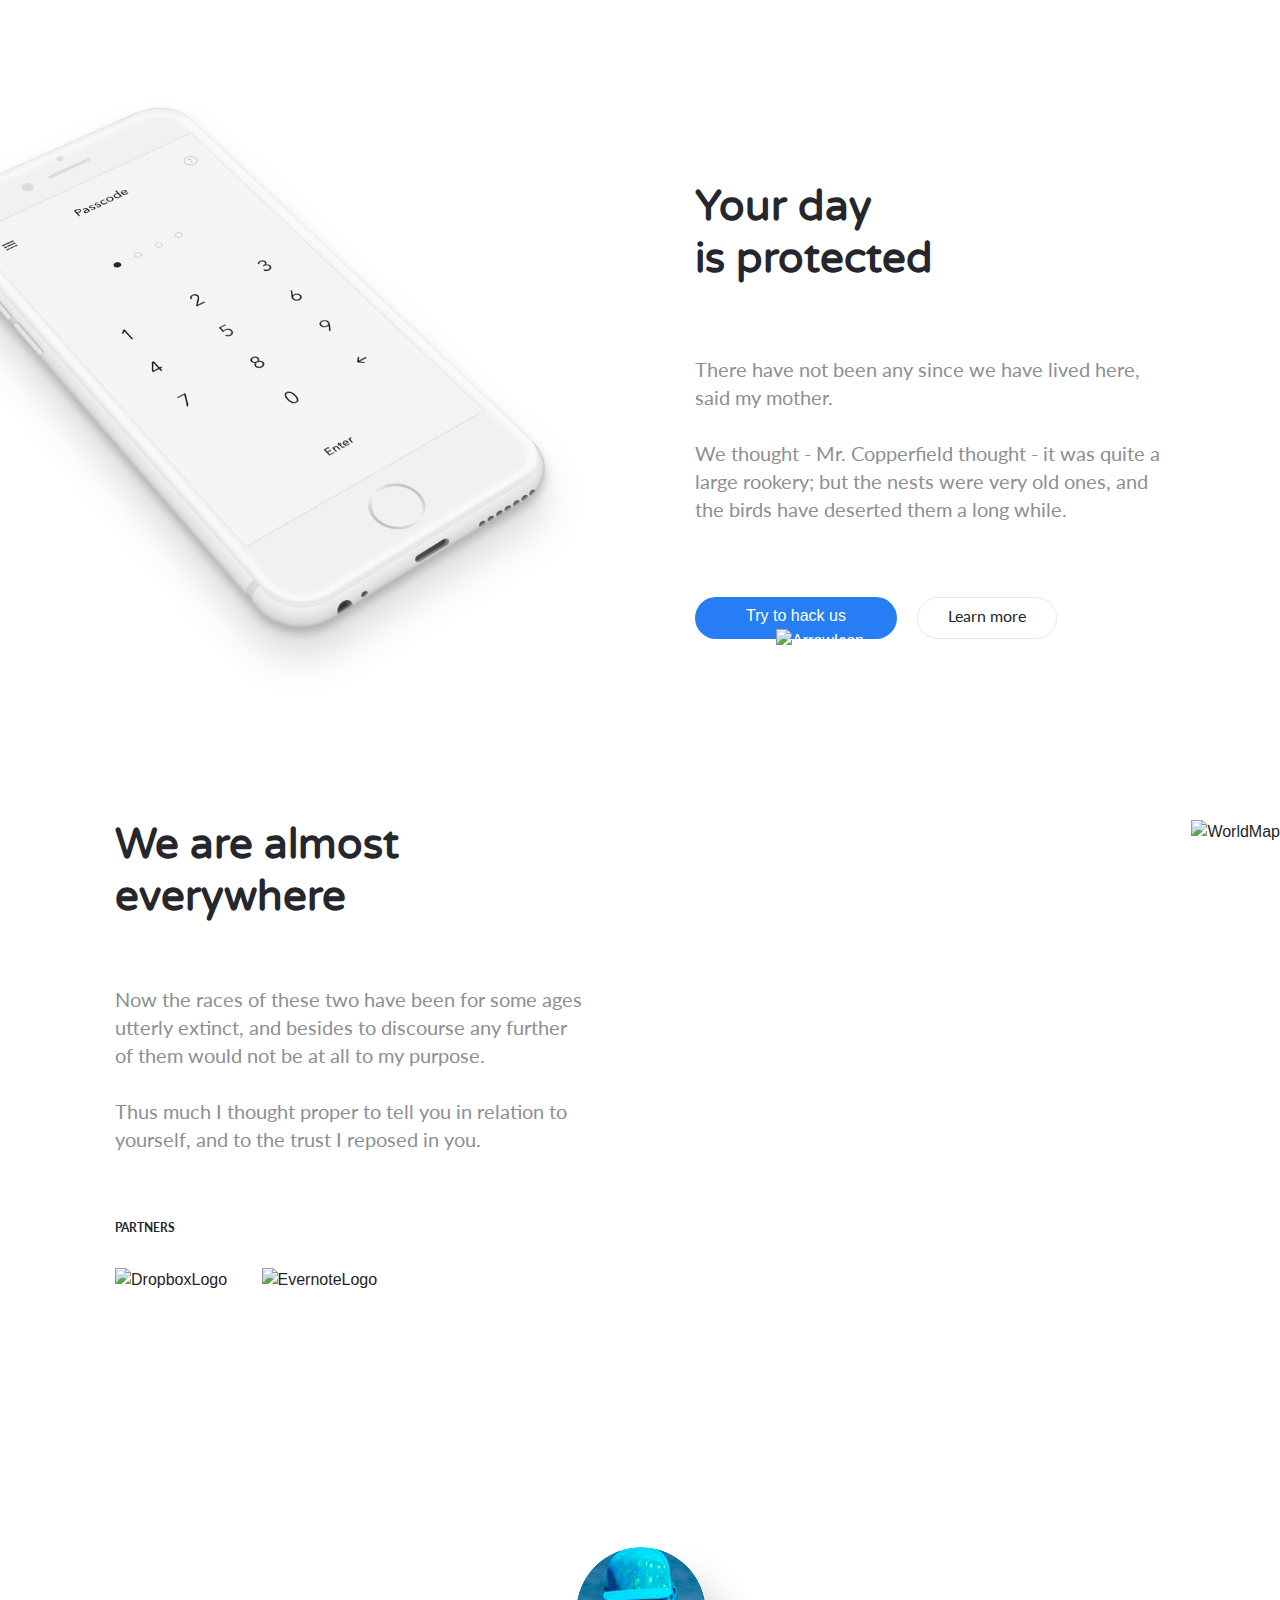
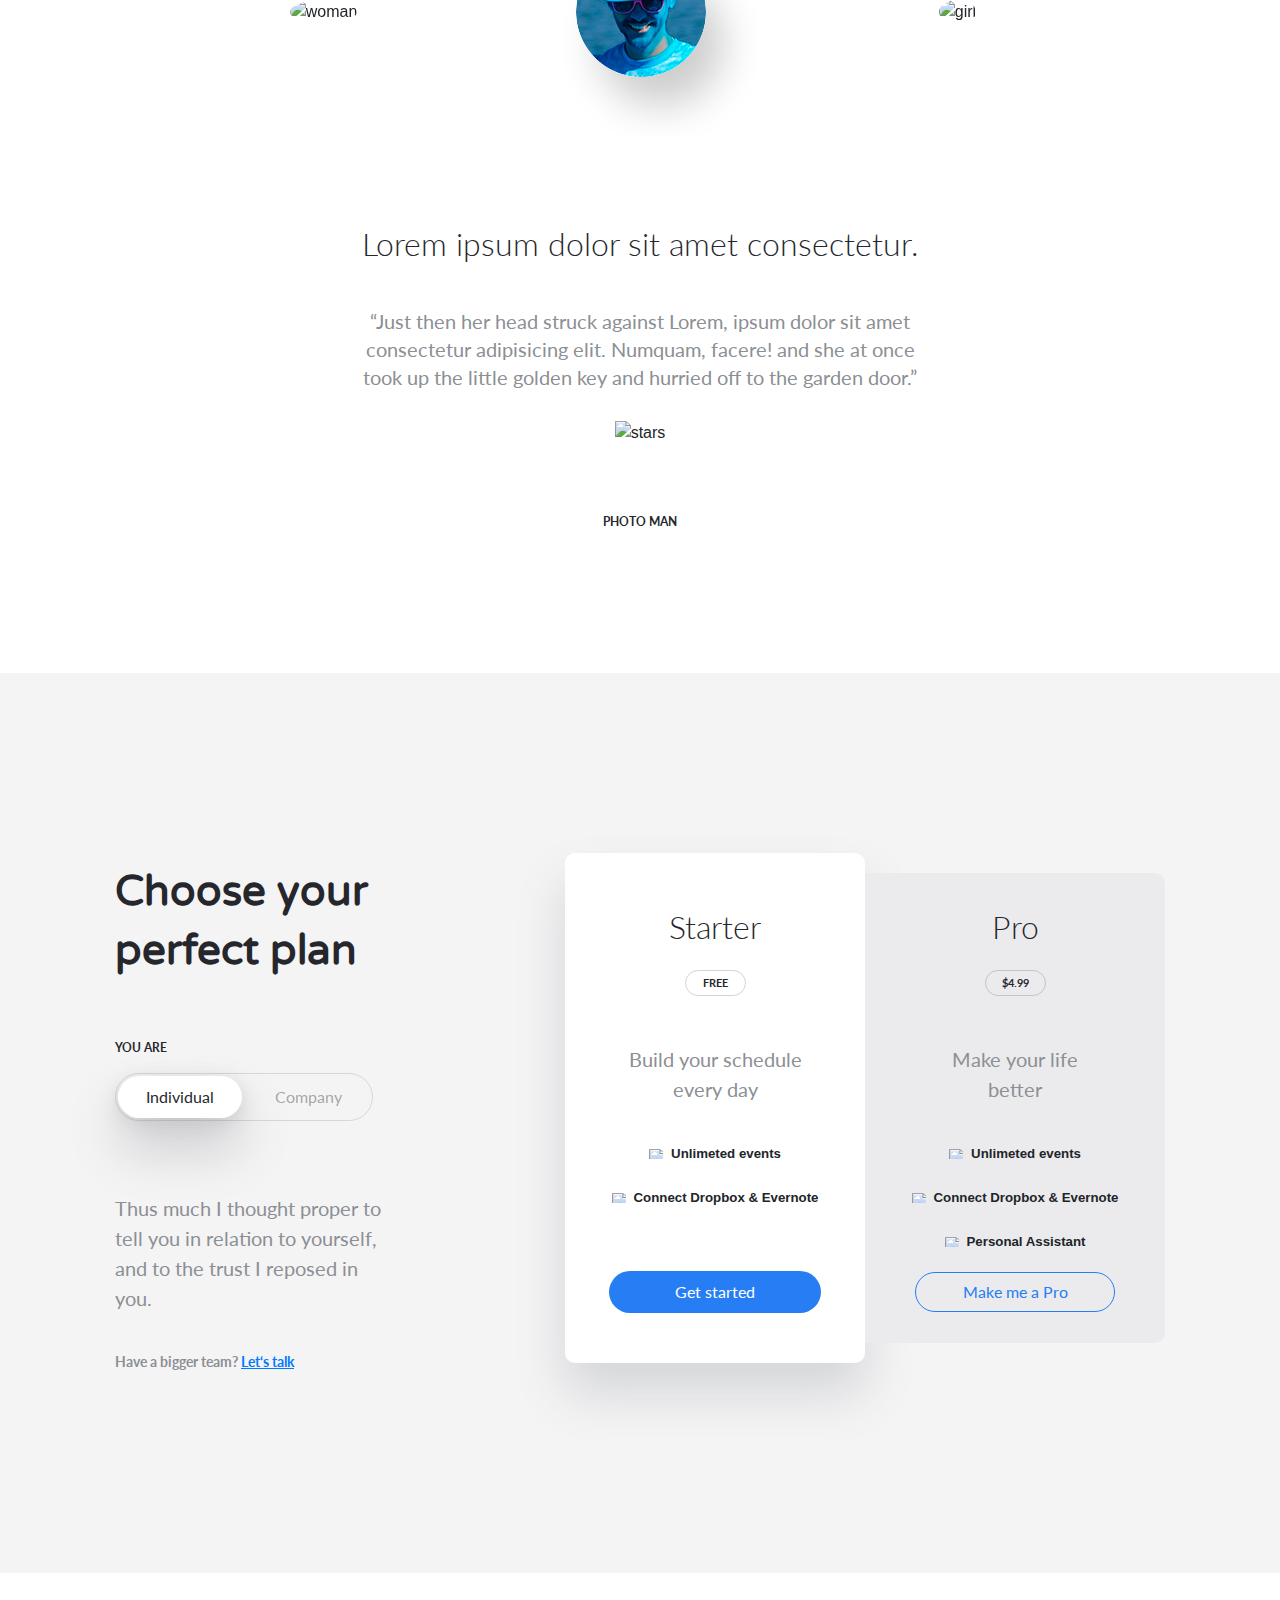
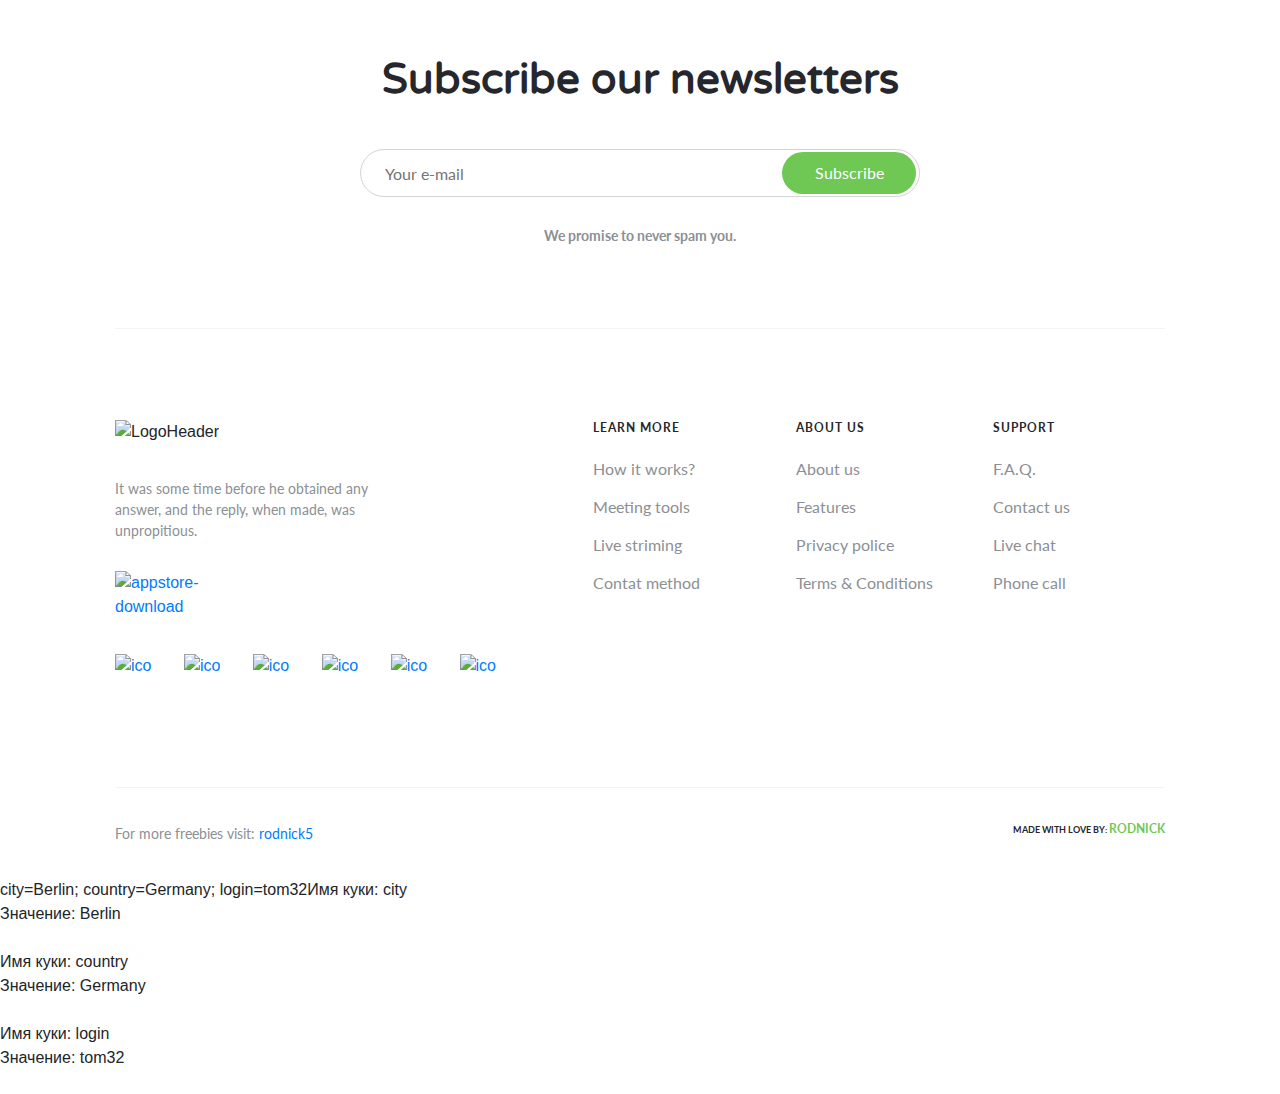
==== commit 6ec328d1: "slider faces added" ====
--- a/index.html
+++ b/index.html
@@ -10,86 +10,6 @@
     <title>New Providence</title>
 </head>
 <body>
-    <!-- <form name="myForm">
-        <select name="language" size="5">
-            <option value="JS" selected="selected">JavaScript</option>
-            <option value="Java">Java</option>
-            <option value="CS">C#</option>
-            <option value="CPP">C++</option>
-        </select>
-        <p><input type="text" name="textInput" placeholder="Введите текст" /></p>
-        <p><input type="text" name="valueInput" placeholder="Введите значение" /></p>
-        <p><input type="button" name="addButton" value="Добавить" /><input type="button" name="removeButton" value="Удалить" /></p>
-    </form>
-     
-    <script>
-    var addButton = myForm.addButton, 
-        removeButton = myForm.removeButton, 
-        languagesSelect = myForm.language;
-    // обработчик добавления элемента
-    function addOption(){
-        // получаем текст для элемента
-        var text = myForm.textInput.value;
-        // получаем значение для элемента
-        var value = myForm.valueInput.value;
-        // создаем новый элемента
-        var newOption = new Option(text, value);
-        languagesSelect.options[languagesSelect.options.length]=newOption;
-    }
-    // обработчик удаления элемент
-    function removeOption(){
-         
-        var selectedIndex = languagesSelect.options.selectedIndex;
-        // удаляем элемент 
-        languagesSelect.options[selectedIndex] = null;
-    }
-     
-    addButton.addEventListener("click", addOption);
-    removeButton.addEventListener("click", removeOption);
-    </script> -->
-    <!-- <form action="" name="myForm">
-        <select name="mail" size="6">
-            <option value="gmail" selected='selected'>Gmail</option>
-            <option value="yandex">Yandex</option>
-            <option value="mail">Mail</option>
-            <option value="dog">Dog</option>
-            <option value="cat">Cat</option>
-        </select>
-        <p><input type="text" name="textInput" placeholder="Введите текст" /></p>
-    <p><input type="text" name="valueInput" placeholder="Введите значение" /></p>
-    <p><input type="button" name="addButton" value="Добавить" /><input type="button" name="removeButton" value="Удалить" /></p>
-    </form>
-    <div id="fill"></div>
-    <script>
-var addButton = myForm.addButton, 
-    removeButton = myForm.removeButton, 
-    languagesSelect = myForm.mail;
-// обработчик добавления элемента
-function addOption(){
-    // получаем текст для элемента
-    var text = myForm.textInput.value;
-    // получаем значение для элемента
-    var value = myForm.valueInput.value;
-    // создаем новый элемента
-    var newOption = new Option(text, value);
-    languagesSelect.add(newOption);
-}
-// обработчик удаления элемент
-function removeOption(){
-     
-    var selectedIndex = languagesSelect.options.selectedIndex;
-    // удаляем элемент 
-    languagesSelect.options[selectedIndex] = null;
-}
-function foo() {
-    let selectedList = languagesSelect.options[languagesSelect.selectedIndex];
-    let block = document.getElementById('fill');
-    block.textContent = selectedList.text;    
-}
-    languagesSelect.addEventListener('change', foo);
-addButton.addEventListener("click", addOption);
-removeButton.addEventListener("click", removeOption);
-    </script> -->
     <a class="back_to_top">↑</a>
     <header>
         <div class="container">
@@ -134,7 +54,7 @@
     </div>
     <div class="horizontal-line"><span></span></div>
     <div class="protection-phone-hack">
-        <div class="phone-left-side"><img src="img/iPhone6rotate.png" alt="iPhone6rotate"></div>
+        <div class="phone-left-side"><img src="img/iPhone6rotate.png" alt="iPhone6rotate" class="box"></div>
             <div class="phone-right-side">
                 <h3>Your day <br>is protected</h3>
                     <p>There have not been any since we have lived here, said my mother.<br><br>We thought - Mr. Copperfield thought - it was quite a large rookery; but the nests were very old ones, and the birds have deserted them a long while.</p>
@@ -147,14 +67,14 @@
     <div class="worldmap-content" id="tour">
         <div class="worldmap-left-side">
             <h3>We are almost <br>everywhere</h3>
-                <p>Now the races of these two have been for some ages utterly extinct, and besides to discourse any further of them would not be at all to my purpose.<br><br>Thus much I thought proper to tell you in relation to yourself, and to the trust I reposed in you.</p>
+                <p class="box">Now the races of these two have been for some ages utterly extinct, and besides to discourse any further of them would not be at all to my purpose.<br><br>Thus much I thought proper to tell you in relation to yourself, and to the trust I reposed in you.</p>
             <h5>partners</h5>
             <div class="partners-content">
                 <img src="img/DropboxLogo.png" class="dropbox-partner" alt="DropboxLogo">
                 <img src="img/EvernoteLogo.png" alt="EvernoteLogo">
             </div>
         </div>
-        <div class="worldmap-right-side"><img src="img/WorldMap.png" alt="WorldMap"></div>
+        <div class="worldmap-right-side"><img src="img/WorldMap.png" alt="WorldMap" class="box"></div>
     </div>
 </div>
 </div>
@@ -195,13 +115,15 @@
 </div> -->
 <div class="comments-content">
     <div class="container">
-        <div class="comments-photos">
-            <img src="img/Arrowleft.png" alt="arrow" class="left-arrow">
-                <img src="img/CircleWoman.png" class="circle-photo" alt="woman">
-                    <img src="img/PhotoMan.png" class="circle-photo main" alt="man">
-                <img src="img/Circle.png" class="circle-photo" alt="girl">
-            <img src="img/Arrowrright.png" alt="arrow" class="right-arrow">
-        </div>
+                <div class="slider-img">
+                    <div class="slider-item"><img src="img/Circle.png" class="circle-photo" alt="girl"></div>
+                    <div class="slider-item"><img src="img/CircleWoman.png" class="circle-photo" alt="woman"></div>
+                    <div class="slider-item"><img src="img/PhotoMan.png" class="circle-photo main" alt="man"></div>
+                    <div class="slider-item"><img src="img/Circle.png" class="circle-photo" alt="girl"></div>
+                    <div class="slider-item"><img src="img/CircleWoman.png" class="circle-photo" alt="woman"></div>
+                </div>
+        <div class="slider-text">
+            <div class="slider-text-item">
         <div class="comments-phrase">
                 <h3>New Providence is the great UI kit</h3>
             <div class="comments-text">
@@ -210,12 +132,64 @@
         </div>
         <div class="comments-rate">
             <img src="img/Stars.png" alt="stars">
-            <p>Cameron Dowman</p>
-        </div>
+            <p>CIRCLE</p>
+        </div>
+        </div>
+ <div class="slider-text-item">
+        <div class="comments-phrase">
+            <h3>New Providence are big text</h3>
+        <div class="comments-text">
+            <p>&ldquo;Just then her head struck Lorem ipsum dolor sit amet consectetur adipisicing elit. Quidem, expedita?Lorem ipsum dolor sit amet consectetur adipisicing elit. Excepturi, ex?Lorem, ipsum dolor..&rdquo;</p>
+        </div>
+    </div>
+    <div class="comments-rate">
+        <img src="img/Stars.png" alt="stars">
+        <p>CIRCLE WOMAN</p>
+    </div>
+    </div>
+    
+    <div class="slider-text-item">
+    <div class="comments-phrase">
+        <h3>Lorem ipsum dolor sit amet consectetur.</h3>
+    <div class="comments-text">
+        <p>&ldquo;Just then her head struck against Lorem, ipsum dolor sit amet consectetur adipisicing elit. Numquam, facere! and she at once took up the little golden key and hurried off to the garden door.&rdquo;</p>
+    </div>
+</div>
+<div class="comments-rate">
+    <img src="img/Stars.png" alt="stars">
+    <p>PHOTO MAN</p>
+</div>
+</div>
+<div class="slider-text-item">
+    <div class="comments-phrase">
+        <h3>New Providence is the great UI kit</h3>
+    <div class="comments-text">
+        <p>&ldquo;Just then her head struck against the roof of the hall: in fact she was now more than nine feet high, and she at once took up the sdfsdfsdlfkfdl Lorem ipsum dolor sit amet..&rdquo;</p>
+    </div>
+</div>
+<div class="comments-rate">
+    <img src="img/Stars.png" alt="stars">
+    <p>CIRCLE</p>
+</div>
+</div>
+<div class="slider-text-item">
+    <div class="comments-phrase">
+        <h3>New Lorem ipsum dolor sit. kit</h3>
+    <div class="comments-text">
+        <p>&ldquo;Just then her head struck against the roof of t Lorem ipsum dolor sit amet, consectetur adipisicing elit. Eum, veniam. to the garden door.&rdquo;</p>
+    </div>
+</div>
+<div class="comments-rate">
+    <img src="img/Stars.png" alt="stars">
+    <p>CIRCLE WOMAN</p>
+</div>
+</div>
     </div>  
 </div>
+</div>
 <div class="plans-content" id="pricing">
     <div class="container">
+        <div class="plans-sides">
         <div class="information-side">
             <h3>Choose your perfect plan</h3>
             <h5>You are</h5>
@@ -249,6 +223,7 @@
                 <div class="plan-button"><a href="">Make me a Pro</a></div>
             </div>
         </div>
+    </div>
     </div>
     </div>
 <footer id="help">
@@ -276,21 +251,21 @@
                 </div>
             </div>
             <div class="help-right-side">
-                <div class="contact-cols one">
+                <div class="contact-cols one box">
                     <h5>Learn More</h5>
                     <a href="">How it works?</a>
                     <a href="">Meeting tools</a>
                     <a href="">Live striming</a>
                     <a href="">Contat method</a>
                 </div>
-                <div class="contact-cols two">
+                <div class="contact-cols two box">
                     <h5>About Us</h5>
                     <a href="">About us</a>
                     <a href="">Features</a>
                     <a href="">Privacy police</a>
                     <a href="">Terms & Conditions</a>
                 </div>
-                <div class="contact-cols three">
+                <div class="contact-cols three box">
                     <h5>Support</h5>
                     <a href="">F.A.Q.</a>
                     <a href="">Contact us</a>
@@ -306,6 +281,8 @@
     </div>
 </footer>
     <div class="box"></div>
+    <script src="https://code.jquery.com/jquery-3.5.1.min.js"></script>
+    <script src="javascript/slick.min.js"></script>
     <script src="javascript/script.js"></script>
 </body>
 </html>--- a/css/style.css
+++ b/css/style.css
@@ -1,9 +1,18 @@
+@charset "UTF-8";
 html {
   overflow-x: hidden;
 }
 
 html::-webkit-scrollbar {
   width: 0;
+}
+
+* {
+  transition: all 0.3s;
+  -webkit-transition: all 0.3s;
+  -moz-transition: all 0.3s;
+  -ms-transition: all 0.3s;
+  -o-transition: all 0.3s;
 }
 
 .container {
@@ -57,7 +66,7 @@
 }
 
 .active-text {
-  color: #26292c;
+  color: #26292c !important;
 }
 
 h3 {
@@ -108,7 +117,7 @@
   -webkit-box-align: center;
       -ms-flex-align: center;
           align-items: center;
-  z-index: 999;
+  z-index: 3000;
   transition: all 0.5s;
   -webkit-box-pack: justify;
       -ms-flex-pack: justify;
@@ -333,7 +342,7 @@
   margin-bottom: 195px;
 }
 
-.protection-content .protection-sides {
+.protection-content .container .protection-sides {
   margin-top: 122px;
   display: -webkit-box;
   display: -ms-flexbox;
@@ -343,48 +352,44 @@
           justify-content: space-between;
 }
 
-.protection-content .protection-sides .protection-left-side img {
+.protection-content .container .protection-sides .protection-left-side img {
   margin-left: 2px;
   margin-bottom: 42px;
 }
 
-.protection-content .protection-sides .protection-left-side h4 {
+.protection-content .container .protection-sides .protection-left-side h4 {
   font-size: 26px;
   font-family: "Lato";
   color: #26272d;
   line-height: 1.308;
-  text-align: left;
   margin-bottom: 44px;
 }
 
-.protection-content .protection-sides .protection-left-side p {
+.protection-content .container .protection-sides .protection-left-side p {
   width: 500px;
   font-size: 18px;
-  text-align: left;
   line-height: 1.444;
 }
 
-.protection-content .protection-sides .protection-right-side img {
+.protection-content .container .protection-sides .protection-right-side img {
   margin-bottom: 42px;
 }
 
-.protection-content .protection-sides .protection-right-side h4 {
+.protection-content .container .protection-sides .protection-right-side h4 {
   font-size: 26px;
   font-family: "Lato";
   color: #26272d;
   line-height: 1.308;
-  text-align: left;
   margin-bottom: 44px;
 }
 
-.protection-content .protection-sides .protection-right-side p {
+.protection-content .container .protection-sides .protection-right-side p {
   width: 500px;
-  text-align: left;
   line-height: 1.444;
   font-size: 18px;
 }
 
-.protection-content .horizontal-line {
+.protection-content .container .horizontal-line {
   width: 100%;
   margin-top: 130px;
   height: 1px;
@@ -392,7 +397,7 @@
   opacity: 0.051;
 }
 
-.protection-content .protection-phone-hack {
+.protection-content .container .protection-phone-hack {
   padding-top: 122px;
   display: -webkit-box;
   display: -ms-flexbox;
@@ -406,35 +411,32 @@
           justify-content: flex-end;
 }
 
-.protection-content .protection-phone-hack .phone-left-side {
+.protection-content .container .protection-phone-hack .phone-left-side {
   position: absolute;
   left: 0;
   width: 866px;
 }
 
-.protection-content .protection-phone-hack .phone-left-side img {
+.protection-content .container .protection-phone-hack .phone-left-side img {
   position: relative;
   left: -143px;
 }
 
-.protection-content .protection-phone-hack .phone-right-side {
+.protection-content .container .protection-phone-hack .phone-right-side {
   padding-top: 138px;
 }
 
-.protection-content .protection-phone-hack .phone-right-side h3 {
-  width: 240px;
+.protection-content .container .protection-phone-hack .phone-right-side h3 {
   line-height: 1.238;
-  text-align: left;
-}
-
-.protection-content .protection-phone-hack .phone-right-side p {
+}
+
+.protection-content .container .protection-phone-hack .phone-right-side p {
   width: 470px;
   margin-top: 70px;
   line-height: 1.4;
-  text-align: left;
-}
-
-.protection-content .protection-phone-hack .hack-buttons {
+}
+
+.protection-content .container .protection-phone-hack .hack-buttons {
   display: -webkit-box;
   display: -ms-flexbox;
   display: flex;
@@ -445,7 +447,7 @@
   margin-top: 74px;
 }
 
-.protection-content .protection-phone-hack .hack-buttons .button-try {
+.protection-content .container .protection-phone-hack .hack-buttons .button-try {
   background-color: #267df4;
   width: 202px;
   height: 42px;
@@ -457,7 +459,7 @@
   -o-border-radius: 30px;
 }
 
-.protection-content .protection-phone-hack .hack-buttons .button-try a {
+.protection-content .container .protection-phone-hack .hack-buttons .button-try a {
   padding-top: 7px;
   color: white;
   display: block;
@@ -466,15 +468,15 @@
   height: 100%;
 }
 
-.protection-content .protection-phone-hack .hack-buttons .button-try a:hover {
+.protection-content .container .protection-phone-hack .hack-buttons .button-try a:hover {
   text-decoration: none;
 }
 
-.protection-content .protection-phone-hack .hack-buttons .button-try a img {
+.protection-content .container .protection-phone-hack .hack-buttons .button-try a img {
   margin-left: 48px;
 }
 
-.protection-content .protection-phone-hack .hack-buttons .button-more {
+.protection-content .container .protection-phone-hack .hack-buttons .button-more {
   border: 1px solid rgba(38, 39, 45, 0.1);
   border-radius: 30px;
   width: 140px;
@@ -485,7 +487,7 @@
   -o-border-radius: 30px;
 }
 
-.protection-content .protection-phone-hack .hack-buttons .button-more a {
+.protection-content .container .protection-phone-hack .hack-buttons .button-more a {
   width: 100%;
   height: 100%;
   display: block;
@@ -497,11 +499,11 @@
   line-height: 1.2;
 }
 
-.protection-content .protection-phone-hack .hack-buttons .button-more a:hover {
+.protection-content .container .protection-phone-hack .hack-buttons .button-more a:hover {
   text-decoration: none;
 }
 
-.protection-content .worldmap-content {
+.protection-content .container .worldmap-content {
   margin-top: 436px;
   display: -webkit-box;
   display: -ms-flexbox;
@@ -515,24 +517,22 @@
           justify-content: space-between;
 }
 
-.protection-content .worldmap-content .worldmap-right-side {
+.protection-content .container .worldmap-content .worldmap-right-side {
   position: absolute;
   right: 0;
 }
 
-.protection-content .worldmap-content .worldmap-left-side h3 {
+.protection-content .container .worldmap-content .worldmap-left-side h3 {
   line-height: 1.238;
-  text-align: left;
-}
-
-.protection-content .worldmap-content .worldmap-left-side p {
+}
+
+.protection-content .container .worldmap-content .worldmap-left-side p {
   margin-top: 62px;
   line-height: 1.4;
-  text-align: left;
   width: 474px;
 }
 
-.protection-content .worldmap-content .worldmap-left-side h5 {
+.protection-content .container .worldmap-content .worldmap-left-side h5 {
   margin-top: 64px;
   font-size: 12px;
   font-family: "Lato";
@@ -541,14 +541,13 @@
   text-transform: uppercase;
   margin-bottom: 0px;
   line-height: 1.833;
-  text-align: left;
-}
-
-.protection-content .worldmap-content .worldmap-left-side .partners-content {
+}
+
+.protection-content .container .worldmap-content .worldmap-left-side .partners-content {
   margin-top: 28px;
 }
 
-.protection-content .worldmap-content .worldmap-left-side .partners-content .dropbox-partner {
+.protection-content .container .worldmap-content .worldmap-left-side .partners-content .dropbox-partner {
   margin-right: 30px;
 }
 
@@ -768,13 +767,127 @@
   background-color: white;
 }
 
-.comments-content .comments-phrase {
+.comments-content .container .slider-img {
+  position: relative;
+  /* Лента слайдов */
+  /* Слайд */
+  /* Слайд активный (показывается) */
+  /* Слайд основной */
+  /* Слайд по центру */
+  /* Клонированный слайд */
+  /* Стрелка */
+  /* Стрелка влево */
+  /* Стрелка вправо */
+  /* Стрелка не активная */
+}
+
+.comments-content .container .slider-img .slider-item {
+  text-align: center;
+  -webkit-transition: all 0.5s;
+  transition: all 0.5s;
+}
+
+.comments-content .container .slider-img .slider-item img {
+  width: 90px;
+  height: 90px;
+  border-radius: 50%;
+}
+
+.comments-content .container .slider-img .slick-list {
+  overflow: hidden;
+}
+
+.comments-content .container .slider-img .slick-track {
+  display: -webkit-box;
+  display: -ms-flexbox;
+  display: flex;
+  -webkit-box-align: center;
+      -ms-flex-align: center;
+          align-items: center;
+  height: 250px;
+}
+
+.comments-content .container .slider-img .slick-slide.slick-active {
+  outline: none;
+}
+
+.comments-content .container .slider-img .slick-slide.slick-center img {
+  width: 130px;
+  height: 130px;
+  -webkit-transition: all 0.5s;
+  transition: all 0.5s;
+  -webkit-box-shadow: 20px 31px 40px -2px rgba(0, 0, 0, 0.2);
+  box-shadow: 20px 31px 40px -2px rgba(0, 0, 0, 0.2);
+}
+
+.comments-content .container .slider-img .slick-arrow {
+  position: absolute;
+  z-index: 50;
+  outline: none;
+  font-size: 0;
+  margin-top: -20px;
+  width: 22px;
+  height: 40px;
+  top: 50%;
+}
+
+.comments-content .container .slider-img .slick-arrow.slick-prev {
+  left: 0;
+  border: none;
+  background: url("../img/Arrowleft.png") 0 0/100% no-repeat;
+}
+
+.comments-content .container .slider-img .slick-arrow.slick-next {
+  right: 0;
+  background: url("../img/Arrowrright.png") 0 0/100% no-repeat;
+  border: none;
+}
+
+.comments-content .container .slider-text {
+  position: relative;
+  /* Лента слайдов */
+  /* Слайд */
+  /* Слайд активный (показывается) */
+  /* Слайд основной */
+  /* Слайд по центру */
+  /* Клонированный слайд */
+  /* Стрелка влево */
+  /* Стрелка не активная */
+}
+
+.comments-content .container .slider-text .slider-text-item {
+  text-align: center;
+  transition: all 0.3s;
+  -webkit-transition: all 0.3s;
+  -moz-transition: all 0.3s;
+  -ms-transition: all 0.3s;
+  -o-transition: all 0.3s;
+}
+
+.comments-content .container .slider-text .slick-list {
+  overflow: hidden;
+}
+
+.comments-content .container .slider-text .slick-track {
+  display: -webkit-box;
+  display: -ms-flexbox;
+  display: flex;
+  -webkit-box-align: center;
+      -ms-flex-align: center;
+          align-items: center;
+}
+
+.comments-content .container .slider-text .slick-slide.slick-active {
+  outline: none;
+}
+
+.comments-content .container .comments-phrase {
   width: 100%;
   padding-top: 74px;
   text-align: center;
 }
 
-.comments-content .comments-phrase h3 {
+.comments-content .container .comments-phrase h3 {
   font-size: 32px;
   font-family: "Lato";
   font-weight: 300;
@@ -783,7 +896,7 @@
   line-height: 1.188;
 }
 
-.comments-content .comments-text {
+.comments-content .container .comments-text {
   width: 100%;
   display: -webkit-box;
   display: -ms-flexbox;
@@ -794,7 +907,7 @@
   padding-top: 44px;
 }
 
-.comments-content .comments-text p {
+.comments-content .container .comments-text p {
   font-size: 20px;
   font-weight: 400;
   font-family: "Lato";
@@ -805,51 +918,14 @@
   width: 568px;
 }
 
-.comments-content .comments-photos {
-  width: 100%;
-  margin-top: 132px;
-  display: -webkit-box;
-  display: -ms-flexbox;
-  display: flex;
-  -webkit-box-pack: justify;
-      -ms-flex-pack: justify;
-          justify-content: space-between;
-  -webkit-box-align: center;
-      -ms-flex-align: center;
-          align-items: center;
-}
-
-.comments-content .comments-photos .left-arrow {
-  height: 42px;
-}
-
-.comments-content .comments-photos .right-arrow {
-  height: 42px;
-}
-
-.comments-content .comments-photos .circle-photo {
-  border-radius: 50%;
-  -webkit-border-radius: 50%;
-  -moz-border-radius: 50%;
-  -ms-border-radius: 50%;
-  -o-border-radius: 50%;
-  height: 90px;
-}
-
-.comments-content .comments-photos .circle-photo.main {
-  height: 130px;
-  -webkit-box-shadow: 20px 31px 40px -2px rgba(0, 0, 0, 0.2);
-  box-shadow: 20px 31px 40px -2px rgba(0, 0, 0, 0.2);
-}
-
-.comments-content .comments-rate {
+.comments-content .container .comments-rate {
   width: 100%;
   text-align: center;
   padding-top: 30px;
   margin-bottom: 128px;
 }
 
-.comments-content .comments-rate p {
+.comments-content .container .comments-rate p {
   font-size: 12px;
   font-family: "Lato";
   color: #26272d;
@@ -864,24 +940,20 @@
   padding-bottom: 190px;
 }
 
-.plans-content .container {
-  display: -webkit-box;
-  display: -ms-flexbox;
-  display: flex;
-  -webkit-box-orient: horizontal;
-  -webkit-box-direction: normal;
-      -ms-flex-direction: row;
-          flex-direction: row;
+.plans-content .container .plans-sides {
+  display: -webkit-box;
+  display: -ms-flexbox;
+  display: flex;
   -webkit-box-pack: justify;
       -ms-flex-pack: justify;
           justify-content: space-between;
 }
 
-.plans-content .container .information-side {
+.plans-content .container .plans-sides .information-side {
   margin-top: 190px;
 }
 
-.plans-content .container .information-side h5 {
+.plans-content .container .plans-sides .information-side h5 {
   font-size: 12px;
   margin-top: 58px;
   font-family: "Lato";
@@ -890,17 +962,17 @@
   text-transform: uppercase;
 }
 
-.plans-content .container .information-side h3 {
+.plans-content .container .plans-sides .information-side h3 {
   width: 270px;
   line-height: 1.4;
 }
 
-.plans-content .container .information-side p {
+.plans-content .container .plans-sides .information-side .info-block {
   width: 360px;
   margin-top: 72px;
 }
 
-.plans-content .container .information-side .change-blocks {
+.plans-content .container .plans-sides .information-side .change-blocks {
   height: 48px;
   margin-top: 16px;
   display: -webkit-box;
@@ -921,13 +993,13 @@
           flex-direction: row;
 }
 
-.plans-content .container .information-side .change-blocks .individual-block {
+.plans-content .container .plans-sides .information-side .change-blocks .individual-block {
   width: 124px;
   height: 42px;
   margin-left: 2px;
 }
 
-.plans-content .container .information-side .change-blocks .individual-block .indiv-button {
+.plans-content .container .plans-sides .information-side .change-blocks .individual-block .indiv-button {
   width: 124px;
   -webkit-user-select: none;
      -moz-user-select: none;
@@ -949,11 +1021,11 @@
   font-family: "Lato";
 }
 
-.plans-content .container .information-side .change-blocks .company-block {
+.plans-content .container .plans-sides .information-side .change-blocks .company-block {
   margin-right: 2px;
 }
 
-.plans-content .container .information-side .change-blocks .company-block .comp-button {
+.plans-content .container .plans-sides .information-side .change-blocks .company-block .comp-button {
   -webkit-box-pack: center;
       -ms-flex-pack: center;
           justify-content: center;
@@ -976,18 +1048,18 @@
   color: rgba(38, 41, 44, 0.4);
 }
 
-.plans-content .container .information-side h6 {
+.plans-content .container .plans-sides .information-side h6 {
   font-size: 14px;
   font-family: "Lato";
   color: #8c8f94;
   margin-top: 38px;
 }
 
-.plans-content .container .information-side h6 a {
+.plans-content .container .plans-sides .information-side h6 a {
   text-decoration: underline;
 }
 
-.plans-content .container .different-plans {
+.plans-content .container .plans-sides .different-plans {
   display: -webkit-box;
   display: -ms-flexbox;
   display: flex;
@@ -1002,7 +1074,7 @@
   height: 550px;
 }
 
-.plans-content .container .different-plans .starter-plan {
+.plans-content .container .plans-sides .different-plans .starter-plan {
   text-align: center;
   border-radius: 10px;
   background-color: white;
@@ -1012,7 +1084,7 @@
   height: 550px;
 }
 
-.plans-content .container .different-plans .starter-plan h2 {
+.plans-content .container .plans-sides .different-plans .starter-plan h2 {
   font-size: 32px;
   font-family: "Lato";
   font-weight: 300;
@@ -1022,7 +1094,7 @@
   color: #26272d;
 }
 
-.plans-content .container .different-plans .starter-plan .price-block {
+.plans-content .container .plans-sides .different-plans .starter-plan .price-block {
   margin-top: 28px;
   border: 1px solid rgba(38, 41, 44, 0.2);
   margin: 28px auto 0;
@@ -1035,7 +1107,7 @@
   -o-border-radius: 15px;
 }
 
-.plans-content .container .different-plans .starter-plan .price-block h5 {
+.plans-content .container .plans-sides .different-plans .starter-plan .price-block h5 {
   font-size: 11px;
   font-family: "Lato";
   color: #26272d;
@@ -1052,12 +1124,12 @@
   margin-bottom: 0;
 }
 
-.plans-content .container .different-plans .starter-plan p {
+.plans-content .container .plans-sides .different-plans .starter-plan p {
   margin-top: 48px;
   margin-bottom: 40px;
 }
 
-.plans-content .container .different-plans .starter-plan .plan-list {
+.plans-content .container .plans-sides .different-plans .starter-plan .plan-list {
   margin-top: 24px;
   -webkit-box-pack: center;
       -ms-flex-pack: center;
@@ -1074,21 +1146,21 @@
           flex-direction: row;
 }
 
-.plans-content .container .different-plans .starter-plan .plan-list .plan-list:nth-child(1) {
+.plans-content .container .plans-sides .different-plans .starter-plan .plan-list .plan-list:nth-child(1) {
   margin-top: 0;
 }
 
-.plans-content .container .different-plans .starter-plan .plan-list img {
+.plans-content .container .plans-sides .different-plans .starter-plan .plan-list img {
   height: 10px;
   width: 14px;
   margin-right: 8px;
 }
 
-.plans-content .container .different-plans .starter-plan .plan-list h5 {
+.plans-content .container .plans-sides .different-plans .starter-plan .plan-list h5 {
   margin-bottom: 0;
 }
 
-.plans-content .container .different-plans .starter-plan .plan-button {
+.plans-content .container .plans-sides .different-plans .starter-plan .plan-button {
   display: -webkit-box;
   display: -ms-flexbox;
   display: flex;
@@ -1106,7 +1178,7 @@
   -o-border-radius: 30px;
 }
 
-.plans-content .container .different-plans .starter-plan .plan-button a {
+.plans-content .container .plans-sides .different-plans .starter-plan .plan-button a {
   display: -webkit-box;
   display: -ms-flexbox;
   display: flex;
@@ -1123,7 +1195,7 @@
   color: white;
 }
 
-.plans-content .container .different-plans .pro-plan {
+.plans-content .container .plans-sides .different-plans .pro-plan {
   border-top-right-radius: 10px;
   border-bottom-right-radius: 10px;
   background-color: #ebebed;
@@ -1132,7 +1204,7 @@
   text-align: center;
 }
 
-.plans-content .container .different-plans .pro-plan h2 {
+.plans-content .container .plans-sides .different-plans .pro-plan h2 {
   font-size: 32px;
   font-family: "Lato";
   font-weight: 300;
@@ -1142,7 +1214,7 @@
   color: #26272d;
 }
 
-.plans-content .container .different-plans .pro-plan .price-block {
+.plans-content .container .plans-sides .different-plans .pro-plan .price-block {
   margin-top: 28px;
   border: 1px solid rgba(38, 41, 44, 0.2);
   margin: 28px auto 0;
@@ -1155,7 +1227,7 @@
   -o-border-radius: 15px;
 }
 
-.plans-content .container .different-plans .pro-plan .price-block h5 {
+.plans-content .container .plans-sides .different-plans .pro-plan .price-block h5 {
   font-size: 11px;
   font-family: "Lato";
   color: #26272d;
@@ -1172,12 +1244,12 @@
   margin-bottom: 0;
 }
 
-.plans-content .container .different-plans .pro-plan p {
+.plans-content .container .plans-sides .different-plans .pro-plan p {
   margin-top: 48px;
   margin-bottom: 40px;
 }
 
-.plans-content .container .different-plans .pro-plan .plan-list {
+.plans-content .container .plans-sides .different-plans .pro-plan .plan-list {
   margin-top: 24px;
   -webkit-box-pack: center;
       -ms-flex-pack: center;
@@ -1194,21 +1266,21 @@
           flex-direction: row;
 }
 
-.plans-content .container .different-plans .pro-plan .plan-list .plan-list:nth-child(1) {
+.plans-content .container .plans-sides .different-plans .pro-plan .plan-list .plan-list:nth-child(1) {
   margin-top: 0;
 }
 
-.plans-content .container .different-plans .pro-plan .plan-list img {
+.plans-content .container .plans-sides .different-plans .pro-plan .plan-list img {
   height: 10px;
   width: 14px;
   margin-right: 8px;
 }
 
-.plans-content .container .different-plans .pro-plan .plan-list h5 {
+.plans-content .container .plans-sides .different-plans .pro-plan .plan-list h5 {
   margin-bottom: 0;
 }
 
-.plans-content .container .different-plans .pro-plan .plan-button {
+.plans-content .container .plans-sides .different-plans .pro-plan .plan-button {
   display: -webkit-box;
   display: -ms-flexbox;
   display: flex;
@@ -1226,7 +1298,7 @@
   border: 1px solid #267df4;
 }
 
-.plans-content .container .different-plans .pro-plan .plan-button a {
+.plans-content .container .plans-sides .different-plans .pro-plan .plan-button a {
   display: -webkit-box;
   display: -ms-flexbox;
   display: flex;
@@ -1494,7 +1566,7 @@
     padding-top: 80px;
   }
   .protection-content .container .worldmap-content {
-    margin-top: 280px;
+    margin-top: 240px;
   }
   .protection-content .container .worldmap-content .worldmap-left-side {
     width: 400px;
@@ -1509,7 +1581,7 @@
 
 @media only screen and (min-width: 1152px) and (max-width: 1365px) {
   .container, nav {
-    width: 960px;
+    width: 1050px;
   }
   .protection-content .container .protection-sides .protection-left-side p {
     width: 400px;
@@ -1527,46 +1599,204 @@
   .protection-content .container .protection-phone-hack .phone-right-side {
     padding-top: 80px;
   }
-  .protection-content .worldmap-content {
-    margin-top: 280px;
-  }
-  .protection-content .worldmap-content .worldmap-left-side {
+  .protection-content .container .worldmap-content {
+    margin-top: 180px;
+  }
+  .protection-content .container .worldmap-content .worldmap-left-side {
     width: 400px;
   }
-  .protection-content .worldmap-content .worldmap-right-side {
+  .protection-content .container .worldmap-content .worldmap-right-side {
     height: 330px;
   }
-  .protection-content .worldmap-content .worldmap-right-side img {
+  .protection-content .container .worldmap-content .worldmap-right-side img {
     height: 330px;
   }
-  .plans-content .container .information-side .info-block {
-    width: 300px;
-  }
-  .plans-content .container .different-plans .starter-plan {
+  .plans-content .container .plans-sides .information-side .info-block {
+    width: 280px;
+  }
+  .plans-content .container .plans-sides .different-plans .starter-plan {
     width: 300px;
     height: 510px;
   }
-  .plans-content .container .different-plans .starter-plan .plan-button {
+  .plans-content .container .plans-sides .different-plans .starter-plan .plan-button {
     margin-top: 63px;
   }
-  .plans-content .container .different-plans .pro-plan {
+  .plans-content .container .plans-sides .different-plans .pro-plan {
     width: 300px;
     height: 470px;
   }
-  .plans-content .container .different-plans .pro-plan .plan-button {
+  .plans-content .container .plans-sides .different-plans .pro-plan .plan-button {
     margin-top: 20px;
   }
 }
 
 @media only screen and (min-width: 992px) and (max-width: 1151px) {
-  .container {
+  .container, nav {
+    width: 960px;
+  }
+  .protection-content .container .protection-sides {
+    -ms-flex-wrap: wrap;
+        flex-wrap: wrap;
+    -webkit-box-pack: center;
+        -ms-flex-pack: center;
+            justify-content: center;
+  }
+  .protection-content .container .protection-sides .protection-left-side {
+    text-align: center;
+  }
+  .protection-content .container .protection-sides .protection-right-side {
+    text-align: center;
+    margin-top: 30px;
+  }
+  .protection-content .container .protection-phone-hack .phone-left-side {
+    width: 510px;
+  }
+  .protection-content .container .protection-phone-hack .phone-left-side img {
+    left: -90px;
+    width: 600px;
+  }
+  .protection-content .container .protection-phone-hack .phone-right-side {
+    padding-top: 80px;
+  }
+  .protection-content .container .worldmap-content {
+    margin-top: 170px;
+  }
+  .protection-content .container .worldmap-content .worldmap-right-side {
+    height: 300px;
+  }
+  .protection-content .container .worldmap-content .worldmap-right-side img {
+    height: 300px;
+  }
+  .plans-content .container .plans-sides .information-side .info-block {
+    width: 270px;
+  }
+  .plans-content .container .plans-sides .different-plans .starter-plan {
+    width: 300px;
+    height: 510px;
+  }
+  .plans-content .container .plans-sides .different-plans .starter-plan .plan-button {
+    margin-top: 63px;
+  }
+  .plans-content .container .plans-sides .different-plans .pro-plan {
+    width: 300px;
+    height: 470px;
+  }
+  .plans-content .container .plans-sides .different-plans .pro-plan .plan-button {
+    margin-top: 20px;
+  }
+}
+
+@media only screen and (min-width: 768px) and (max-width: 991px) {
+  .container, nav {
     width: 720px;
   }
-}
-
-@media only screen and (min-width: 768px) and (max-width: 991px) {
-  .container {
-    width: 540px;
+  .protection-content .container .protection-sides {
+    -ms-flex-wrap: wrap;
+        flex-wrap: wrap;
+    -webkit-box-pack: center;
+        -ms-flex-pack: center;
+            justify-content: center;
+  }
+  .protection-content .container .protection-sides .protection-left-side {
+    text-align: center;
+  }
+  .protection-content .container .protection-sides .protection-right-side {
+    text-align: center;
+    margin-top: 30px;
+  }
+  .protection-content .container .protection-phone-hack {
+    -webkit-box-pack: center;
+        -ms-flex-pack: center;
+            justify-content: center;
+    -ms-flex-wrap: wrap;
+        flex-wrap: wrap;
+    padding-top: 50px;
+  }
+  .protection-content .container .protection-phone-hack .phone-left-side {
+    width: 750px;
+  }
+  .protection-content .container .protection-phone-hack .phone-left-side img {
+    left: -90px;
+    width: 750px;
+  }
+  .protection-content .container .protection-phone-hack .phone-right-side {
+    text-align: center;
+    padding-top: 670px;
+  }
+  .protection-content .container .protection-phone-hack .phone-right-side .hack-buttons {
+    -webkit-box-pack: center;
+        -ms-flex-pack: center;
+            justify-content: center;
+  }
+  .protection-content .container .horizontal-line {
+    margin-top: 50px;
+  }
+  .protection-content .container .worldmap-content {
+    margin-top: 150px;
+    -webkit-box-pack: center;
+        -ms-flex-pack: center;
+            justify-content: center;
+  }
+  .protection-content .container .worldmap-content .worldmap-right-side {
+    height: 370px;
+  }
+  .protection-content .container .worldmap-content .worldmap-right-side img {
+    height: 370px;
+  }
+  .protection-content .container .worldmap-content .worldmap-left-side {
+    text-align: center;
+    margin-top: 470px;
+  }
+  .protection-content .container .worldmap-content .worldmap-left-side h3 {
+    text-align: center;
+  }
+  .plans-content .container .plans-sides {
+    -ms-flex-wrap: wrap;
+        flex-wrap: wrap;
+    -webkit-box-pack: center;
+        -ms-flex-pack: center;
+            justify-content: center;
+  }
+  .plans-content .container .plans-sides .information-side {
+    width: 100%;
+    text-align: center;
+  }
+  .plans-content .container .plans-sides .information-side h3 {
+    width: 100%;
+  }
+  .plans-content .container .plans-sides .information-side .change-blocks {
+    margin: 0 auto;
+  }
+  .plans-content .container .plans-sides .information-side .info-block {
+    margin: 72px auto 0px;
+  }
+  header .container nav .header-left-side a {
+    display: none;
+  }
+  header .container nav .header-center-side {
+    display: none;
+  }
+  header .container nav .header-right-side a {
+    display: none;
+  }
+  header .container h2 {
+    font-size: 54px;
+  }
+  .comments-content .container .comments-photos img {
+    transform: scale(0.8);
+    -webkit-transform: scale(0.8);
+    -moz-transform: scale(0.8);
+    -ms-transform: scale(0.8);
+    -o-transform: scale(0.8);
+  }
+  footer .container .help-sides .help-right-side .contact-cols.one {
+    margin-right: 30px;
+  }
+  footer .container .help-sides .help-right-side .contact-cols.two {
+    margin-right: 30px;
+  }
+  footer .container .help-sides .help-right-side .contact-cols.three {
+    margin-right: 0px;
   }
 }
 
@@ -1574,23 +1804,446 @@
   .container {
     width: 490px;
   }
-}
-
-@media only screen and (min-width: 320px) and (max-width: 577px) {
+  .protection-content .container .protection-sides {
+    -ms-flex-wrap: wrap;
+        flex-wrap: wrap;
+    -webkit-box-pack: center;
+        -ms-flex-pack: center;
+            justify-content: center;
+  }
+  .protection-content .container .protection-sides .protection-left-side {
+    text-align: center;
+  }
+  .protection-content .container .protection-sides .protection-left-side p {
+    width: 400px;
+  }
+  .protection-content .container .protection-sides .protection-right-side {
+    text-align: center;
+    margin-top: 30px;
+  }
+  .protection-content .container .protection-sides .protection-right-side p {
+    width: 400px;
+  }
+  .protection-content .container .protection-phone-hack {
+    -webkit-box-pack: end;
+        -ms-flex-pack: end;
+            justify-content: flex-end;
+    -ms-flex-wrap: wrap;
+        flex-wrap: wrap;
+    padding-top: 50px;
+  }
+  .protection-content .container .protection-phone-hack .phone-left-side {
+    width: 480px;
+  }
+  .protection-content .container .protection-phone-hack .phone-left-side img {
+    left: -90px;
+    width: 570px;
+  }
+  .protection-content .container .protection-phone-hack .phone-right-side {
+    text-align: center;
+    padding-top: 600px;
+  }
+  .protection-content .container .protection-phone-hack .phone-right-side .hack-buttons {
+    -webkit-box-pack: center;
+        -ms-flex-pack: center;
+            justify-content: center;
+  }
+  .protection-content .container .horizontal-line {
+    margin-top: 50px;
+  }
+  .protection-content .container .worldmap-content {
+    -webkit-box-pack: center;
+        -ms-flex-pack: center;
+            justify-content: center;
+    margin-top: 150px;
+  }
+  .protection-content .container .worldmap-content .worldmap-right-side {
+    height: 290px;
+  }
+  .protection-content .container .worldmap-content .worldmap-right-side img {
+    height: 290px;
+  }
+  .protection-content .container .worldmap-content .worldmap-left-side {
+    text-align: center;
+    margin-top: 410px;
+  }
+  .protection-content .container .worldmap-content .worldmap-left-side h3 {
+    text-align: center;
+  }
+  .plans-content {
+    padding-bottom: 50px;
+  }
+  .plans-content .container .plans-sides {
+    -ms-flex-wrap: wrap;
+        flex-wrap: wrap;
+    -webkit-box-pack: center;
+        -ms-flex-pack: center;
+            justify-content: center;
+  }
+  .plans-content .container .plans-sides .information-side {
+    width: 100%;
+    text-align: center;
+  }
+  .plans-content .container .plans-sides .information-side h3 {
+    width: 100%;
+  }
+  .plans-content .container .plans-sides .information-side .change-blocks {
+    margin: 0 auto;
+  }
+  .plans-content .container .plans-sides .information-side .info-block {
+    margin: 72px auto 0px;
+  }
+  .plans-content .container .plans-sides .different-plans {
+    -webkit-box-orient: vertical;
+    -webkit-box-direction: normal;
+        -ms-flex-direction: column;
+            flex-direction: column;
+    height: 1200px;
+  }
+  .plans-content .container .plans-sides .different-plans .pro-plan {
+    margin-top: 50px;
+    border-radius: 10px;
+    -webkit-border-radius: 10px;
+    -moz-border-radius: 10px;
+    -ms-border-radius: 10px;
+    -o-border-radius: 10px;
+  }
+  header .container .phone-img {
+    margin-top: 60px;
+  }
+  header .container .phone-img img {
+    width: 450px;
+  }
+  header .container nav .header-left-side a {
+    display: none;
+  }
+  header .container nav .header-center-side {
+    display: none;
+  }
+  header .container nav .header-right-side a {
+    display: none;
+  }
+  header .container h2 {
+    font-size: 35px;
+  }
+  .comments-content .container .comments-photos img {
+    transform: scale(0.6);
+    -webkit-transform: scale(0.6);
+    -moz-transform: scale(0.6);
+    -ms-transform: scale(0.6);
+    -o-transform: scale(0.6);
+  }
+  footer .container h3 {
+    font-size: 35px;
+  }
+  footer .container .help-sides {
+    height: 750px;
+  }
+  footer .container .help-sides .help-left-side p {
+    width: 200px;
+  }
+  footer .container .help-sides .help-left-side .social-links {
+    display: -webkit-box;
+    display: -ms-flexbox;
+    display: flex;
+    -webkit-box-orient: vertical;
+    -webkit-box-direction: normal;
+        -ms-flex-direction: column;
+            flex-direction: column;
+  }
+  footer .container .help-sides .help-left-side .social-links a {
+    margin-left: 0;
+    margin-top: 10px;
+  }
+  footer .container .help-sides .help-right-side {
+    -webkit-box-orient: vertical;
+    -webkit-box-direction: normal;
+        -ms-flex-direction: column;
+            flex-direction: column;
+  }
+  footer .container .help-sides .help-right-side .contact-cols {
+    margin-top: 30px;
+  }
+  footer .container .help-sides .help-right-side .contact-cols.one {
+    margin-right: 30px;
+  }
+  footer .container .help-sides .help-right-side .contact-cols.two {
+    margin-right: 30px;
+  }
+  footer .container .help-sides .help-right-side .contact-cols.three {
+    margin-right: 0px;
+  }
+}
+
+@media only screen and (min-width: 319px) and (max-width: 575px) {
   .container {
-    width: 290px;
-  }
-}
-
-.Individual {
-  font-size: 16px;
-  font-family: "Lato";
-  color: #26292c;
-  line-height: 1.2;
-  text-align: left;
-  position: absolute;
-  left: 245.312px;
-  top: 6311.9px;
-  z-index: 113;
+    width: 306px;
+  }
+  .protection-content {
+    margin-bottom: 20px;
+  }
+  .protection-content .container .protection-sides {
+    -ms-flex-wrap: wrap;
+        flex-wrap: wrap;
+    -webkit-box-pack: center;
+        -ms-flex-pack: center;
+            justify-content: center;
+  }
+  .protection-content .container .protection-sides .protection-left-side {
+    text-align: center;
+  }
+  .protection-content .container .protection-sides .protection-left-side img {
+    width: 35px;
+  }
+  .protection-content .container .protection-sides .protection-left-side h4 {
+    font-size: 20px;
+  }
+  .protection-content .container .protection-sides .protection-left-side p {
+    font-size: 14px;
+    width: 295px;
+  }
+  .protection-content .container .protection-sides .protection-right-side {
+    text-align: center;
+    margin-top: 30px;
+  }
+  .protection-content .container .protection-sides .protection-right-side img {
+    width: 35px;
+  }
+  .protection-content .container .protection-sides .protection-right-side h4 {
+    font-size: 20px;
+  }
+  .protection-content .container .protection-sides .protection-right-side p {
+    font-size: 14px;
+    width: 295px;
+  }
+  .protection-content .container .protection-phone-hack {
+    -webkit-box-pack: center;
+        -ms-flex-pack: center;
+            justify-content: center;
+    -ms-flex-wrap: wrap;
+        flex-wrap: wrap;
+    padding-top: 50px;
+  }
+  .protection-content .container .protection-phone-hack .phone-left-side {
+    width: 260px;
+  }
+  .protection-content .container .protection-phone-hack .phone-left-side img {
+    left: -50px;
+    width: 310px;
+  }
+  .protection-content .container .protection-phone-hack .phone-right-side {
+    padding-top: 420px;
+    width: 306px;
+    -webkit-box-pack: center;
+        -ms-flex-pack: center;
+            justify-content: center;
+  }
+  .protection-content .container .protection-phone-hack .phone-right-side h3 {
+    text-align: center;
+    font-size: 30px;
+  }
+  .protection-content .container .protection-phone-hack .phone-right-side p {
+    text-align: center;
+    font-size: 14px;
+    width: 306px;
+  }
+  .protection-content .container .protection-phone-hack .phone-right-side .hack-buttons .button-try {
+    transform: scale(0.8);
+    -webkit-transform: scale(0.8);
+    -moz-transform: scale(0.8);
+    -ms-transform: scale(0.8);
+    -o-transform: scale(0.8);
+  }
+  .protection-content .container .protection-phone-hack .phone-right-side .hack-buttons .button-try img {
+    margin-left: 20px;
+  }
+  .protection-content .container .protection-phone-hack .phone-right-side .hack-buttons .button-more {
+    transform: scale(0.8);
+    -webkit-transform: scale(0.8);
+    -moz-transform: scale(0.8);
+    -ms-transform: scale(0.8);
+    -o-transform: scale(0.8);
+  }
+  .protection-content .container .horizontal-line {
+    margin-top: 50px;
+  }
+  .protection-content .container .worldmap-content {
+    -webkit-box-pack: center;
+        -ms-flex-pack: center;
+            justify-content: center;
+    margin-top: 80px;
+  }
+  .protection-content .container .worldmap-content .worldmap-right-side {
+    height: 150px;
+  }
+  .protection-content .container .worldmap-content .worldmap-right-side img {
+    height: 150px;
+  }
+  .protection-content .container .worldmap-content .worldmap-left-side {
+    height: 500px;
+    transform: scale(0.6);
+    margin-top: 120px;
+    -webkit-transform: scale(0.6);
+    -moz-transform: scale(0.6);
+    -ms-transform: scale(0.6);
+    -o-transform: scale(0.6);
+  }
+  .plans-content {
+    padding-bottom: 50px;
+  }
+  .plans-content .container .plans-sides {
+    -ms-flex-wrap: wrap;
+        flex-wrap: wrap;
+    -webkit-box-pack: center;
+        -ms-flex-pack: center;
+            justify-content: center;
+  }
+  .plans-content .container .plans-sides .information-side {
+    text-align: center;
+    margin-top: 40px;
+  }
+  .plans-content .container .plans-sides .information-side p {
+    font-size: 16px;
+  }
+  .plans-content .container .plans-sides .information-side h3 {
+    font-size: 20px;
+  }
+  .plans-content .container .plans-sides .information-side .info-block {
+    width: 270px;
+  }
+  .plans-content .container .plans-sides .different-plans {
+    -webkit-box-orient: vertical;
+    -webkit-box-direction: normal;
+        -ms-flex-direction: column;
+            flex-direction: column;
+    height: 1150px;
+    margin-top: 20px;
+  }
+  .plans-content .container .plans-sides .different-plans .starter-plan {
+    width: 300px;
+  }
+  .plans-content .container .plans-sides .different-plans .pro-plan {
+    width: 300px;
+    margin-top: 50px;
+    border-radius: 10px;
+    -webkit-border-radius: 10px;
+    -moz-border-radius: 10px;
+    -ms-border-radius: 10px;
+    -o-border-radius: 10px;
+  }
+  header {
+    height: 750px;
+  }
+  header .container .phone-img {
+    margin-top: 50px;
+  }
+  header .container .phone-img img {
+    width: 270px;
+    height: 477px;
+  }
+  header .container nav .header-left-side a {
+    display: none;
+  }
+  header .container nav .header-center-side {
+    display: none;
+  }
+  header .container nav .header-right-side a {
+    display: none;
+  }
+  header .container h2 {
+    font-size: 22px;
+  }
+  header .container .header-small-text h6 {
+    font-size: 14px;
+  }
+  .comments-content .container .comments-photos {
+    margin-top: 0;
+  }
+  .comments-content .container .comments-photos .left-arrow {
+    width: 10px;
+    height: 20px;
+  }
+  .comments-content .container .comments-photos .right-arrow {
+    width: 10px;
+    height: 20px;
+  }
+  .comments-content .container .comments-photos .circle-photo {
+    width: 40px;
+    height: 40px;
+  }
+  .comments-content .container .comments-photos .circle-photo.main {
+    width: 60px;
+    height: 60px;
+  }
+  .comments-content .container .comments-phrase h3 {
+    font-size: 26px;
+  }
+  .comments-content .container .comments-text p {
+    font-size: 14px;
+  }
+  footer .container .subscribe-form form {
+    width: 300px;
+  }
+  footer .container .subscribe-form form input {
+    width: 150px;
+  }
+  footer .container .subscribe-form form .button-subscribe {
+    width: 110px;
+    font-size: 14px;
+  }
+  footer .container h3 {
+    font-size: 22px;
+  }
+  footer .container .help-sides {
+    height: 1000px;
+    -webkit-box-orient: vertical;
+    -webkit-box-direction: normal;
+        -ms-flex-direction: column;
+            flex-direction: column;
+    -webkit-box-pack: center;
+        -ms-flex-pack: center;
+            justify-content: center;
+  }
+  footer .container .help-sides .help-left-side {
+    margin-top: 20px;
+    text-align: center;
+  }
+  footer .container .help-sides .help-left-side .appstore-button {
+    width: 306px;
+  }
+  footer .container .help-sides .help-left-side p {
+    width: 306px;
+  }
+  footer .container .help-sides .help-left-side .social-links {
+    display: -webkit-box;
+    display: -ms-flexbox;
+    display: flex;
+    -ms-flex-pack: distribute;
+        justify-content: space-around;
+  }
+  footer .container .help-sides .help-left-side .social-links a {
+    margin-left: 0;
+    margin-top: 10px;
+  }
+  footer .container .help-sides .help-right-side {
+    -webkit-box-orient: vertical;
+    -webkit-box-direction: normal;
+        -ms-flex-direction: column;
+            flex-direction: column;
+    margin-top: 30px;
+    text-align: center;
+  }
+  footer .container .help-sides .help-right-side .contact-cols {
+    margin-top: 30px;
+  }
+  footer .container .help-sides .help-right-side .contact-cols.one {
+    margin-right: 0px;
+  }
+  footer .container .help-sides .help-right-side .contact-cols.two {
+    margin-right: 0px;
+  }
+  footer .container .help-sides .help-right-side .contact-cols.three {
+    margin-right: 0px;
+  }
 }
 /*# sourceMappingURL=style.css.map */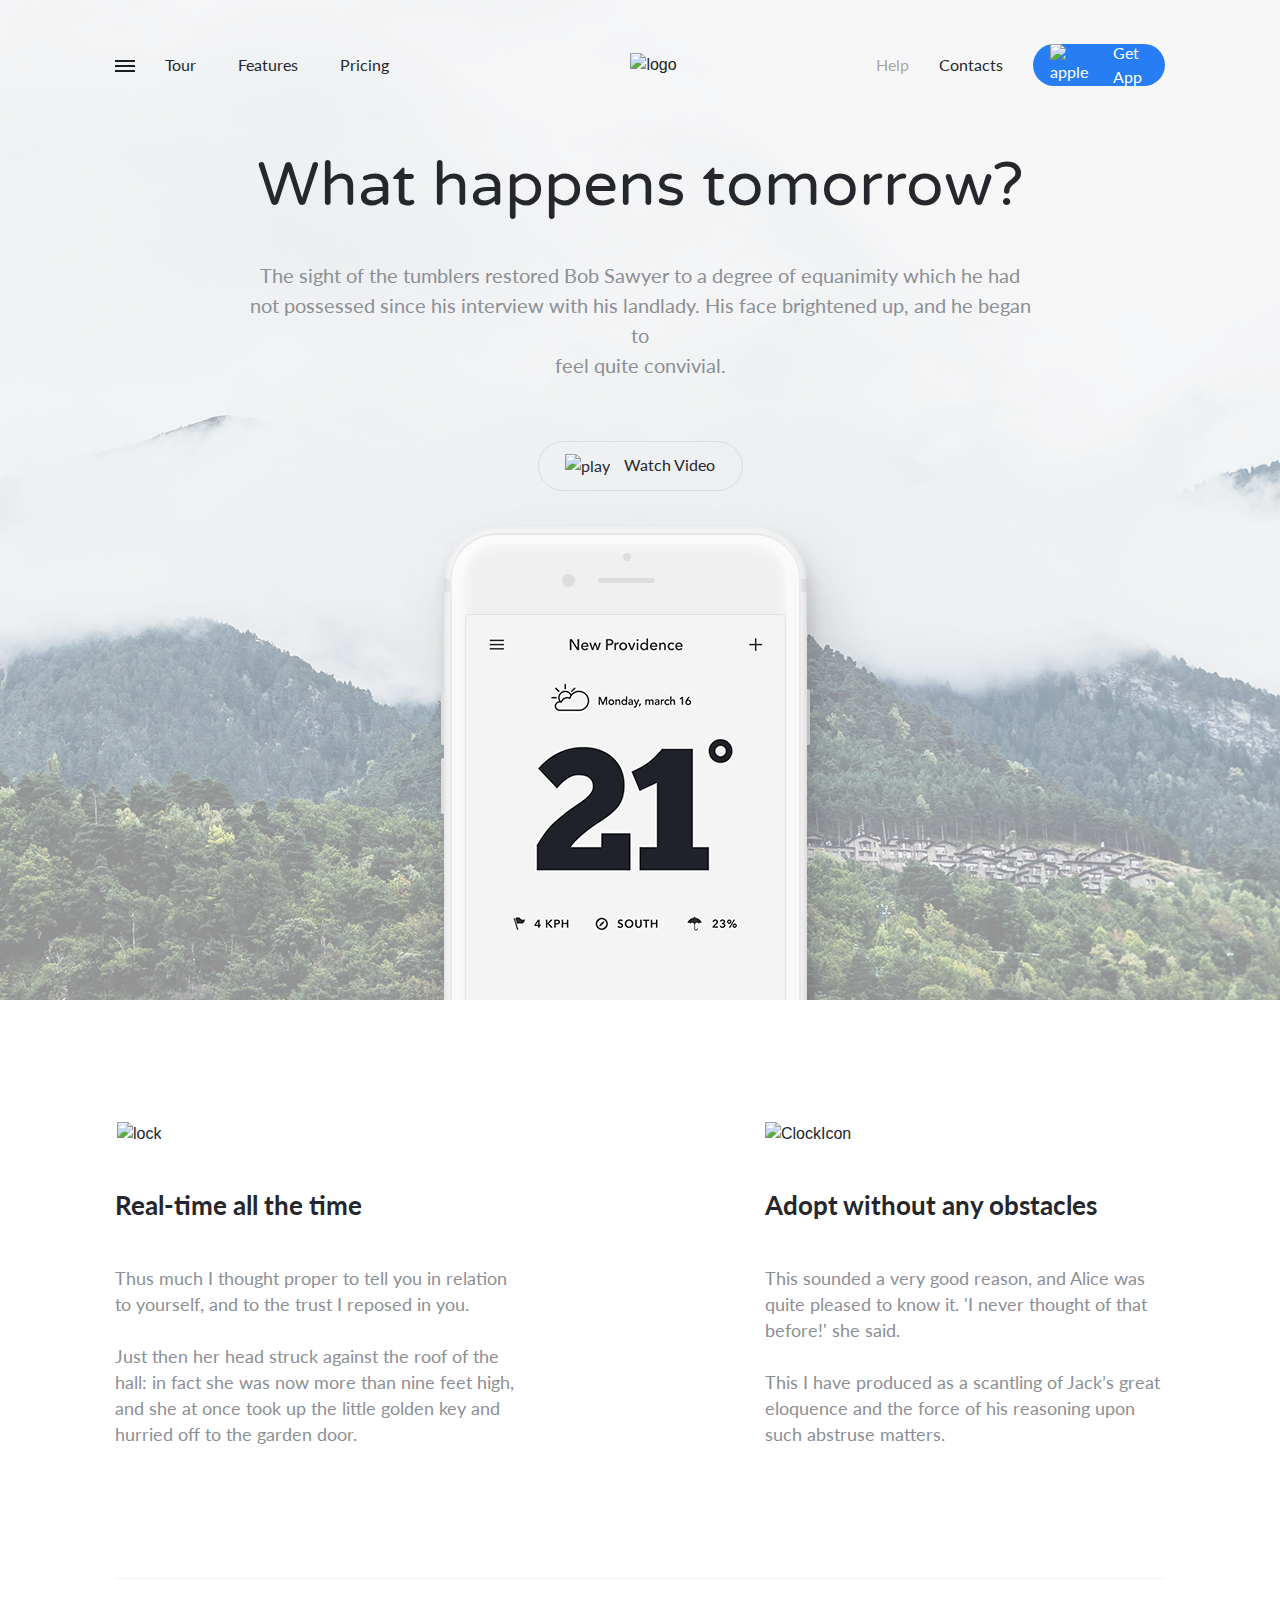
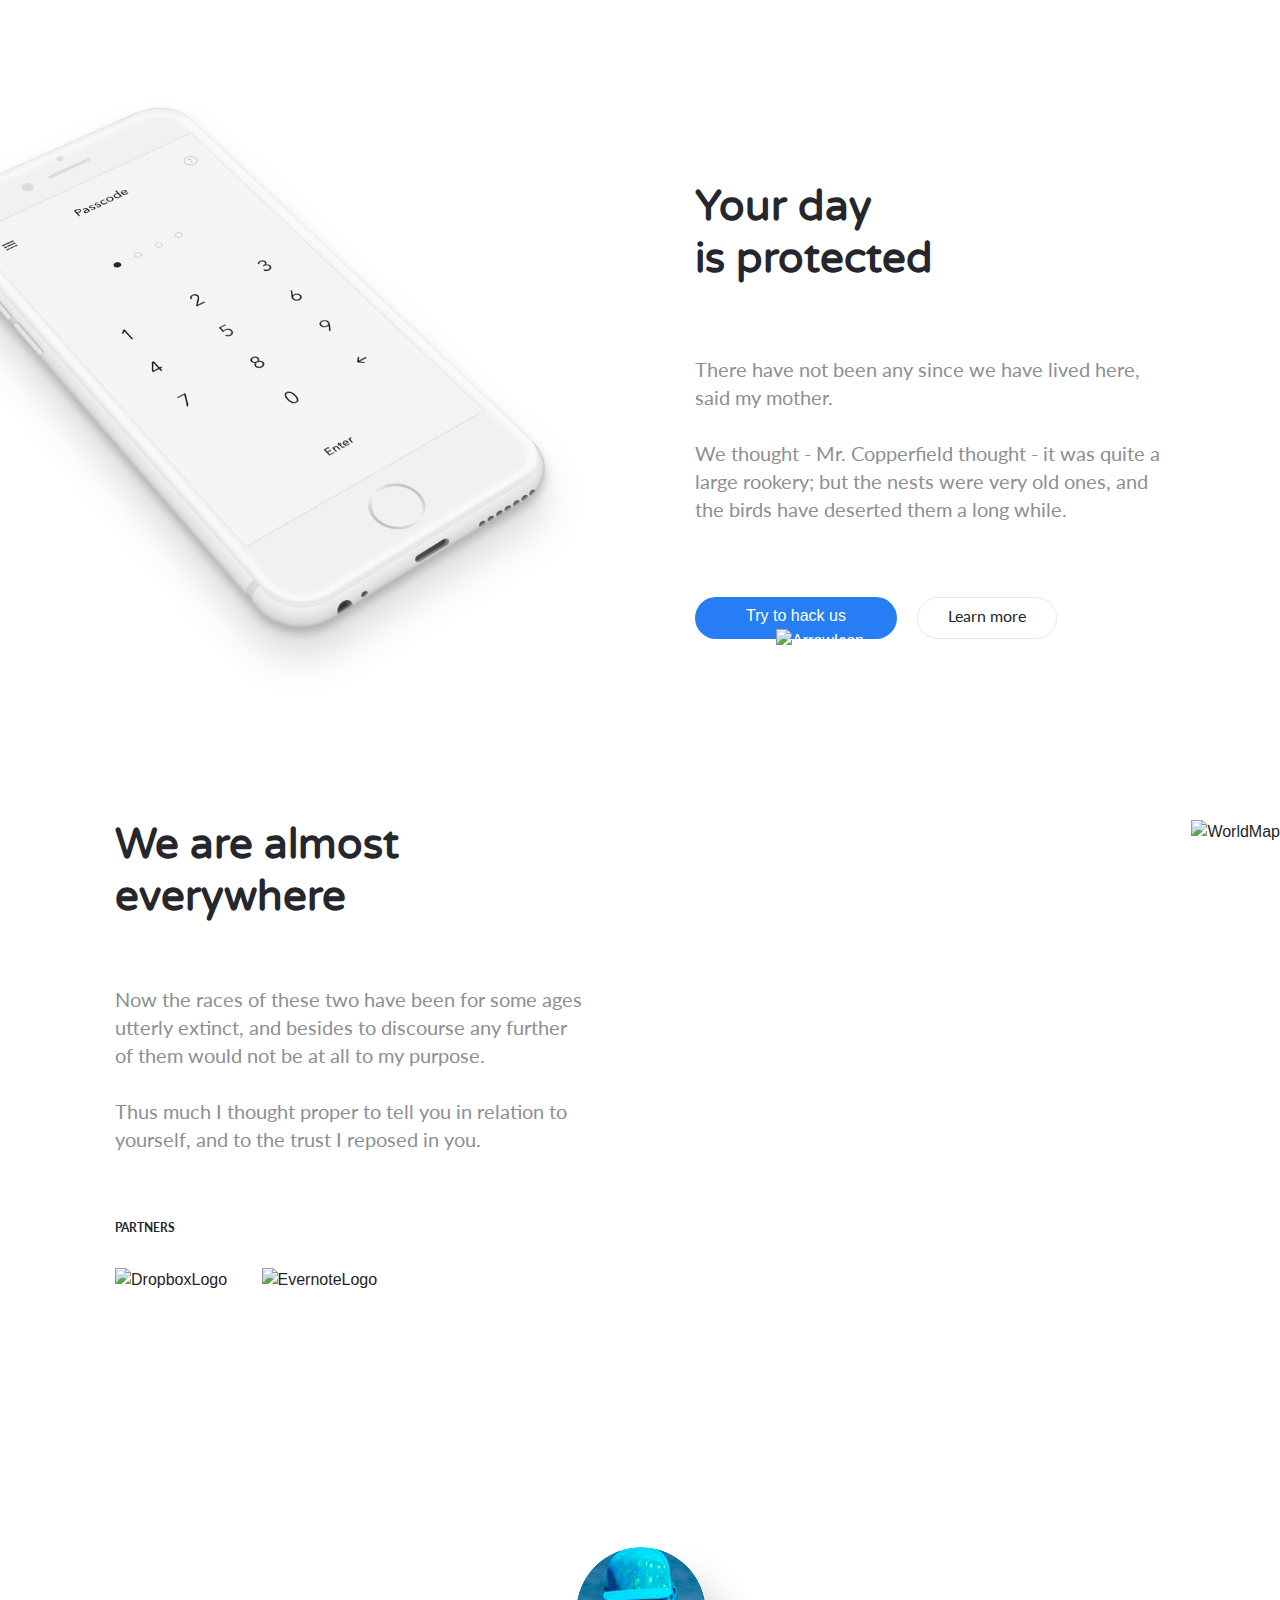
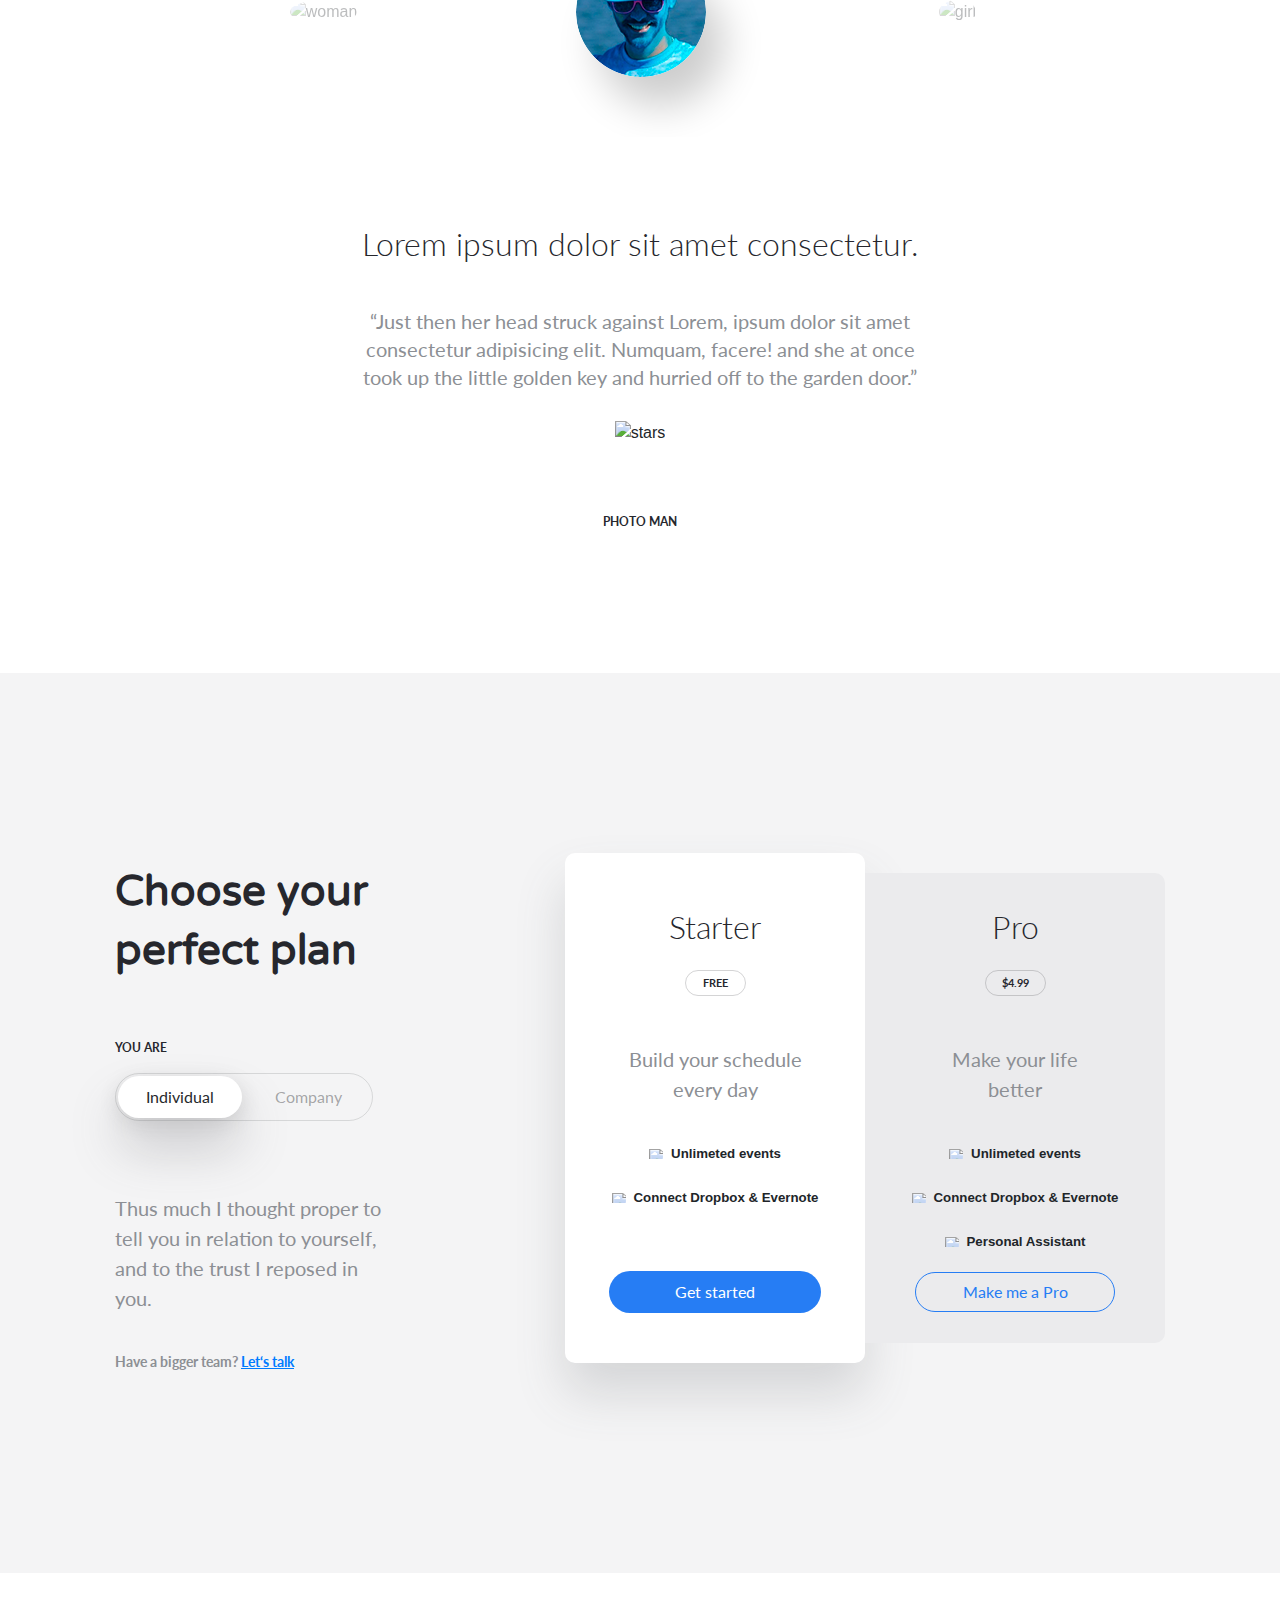
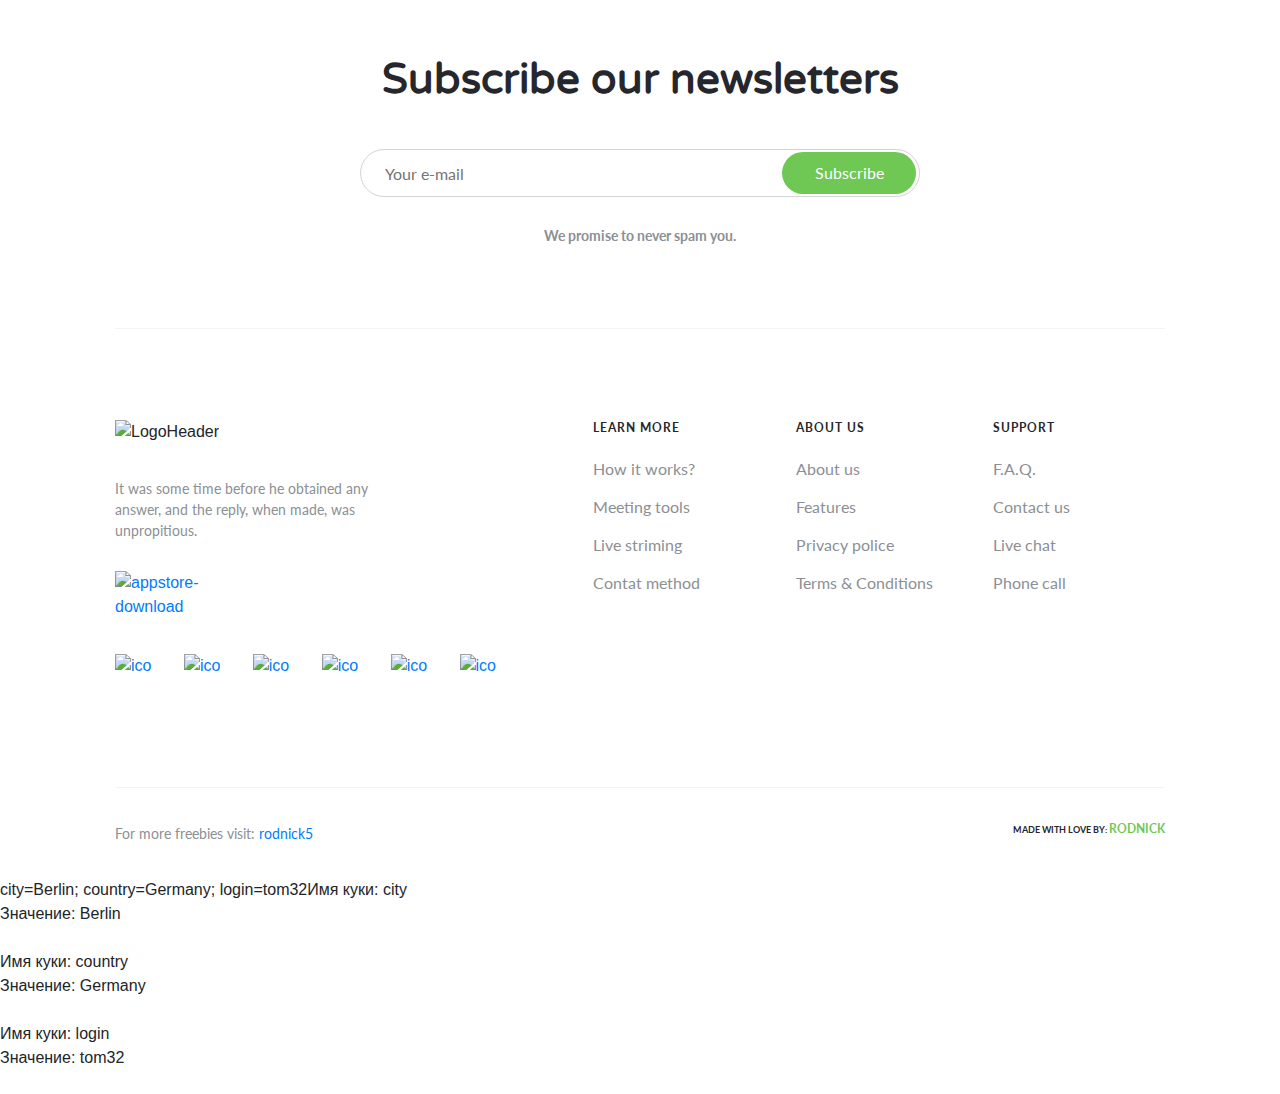
==== commit baebe623: "slider fixed" ====
--- a/index.html
+++ b/index.html
@@ -17,13 +17,13 @@
             <div class="header-left-side">
                 <div class="menu-burger"><span></span></div>
                     <a href="#tour">Tour</a>
-                        <a href="">Features</a>
+                        <a href="#features">Features</a>
                 <a href="#pricing">Pricing</a>
             </div>
             <div class="header-center-side"><img src="img/LogoHeader.png" alt="logo"></div>
                 <div class="header-right-side">
                     <a href="#help" class="header-help">Help</a>
-                        <a href="">Contacts</a>
+                        <a href="#contacts">Contacts</a>
                     <div class="header-apple-button"><a href="" ><img src="img/AppleIcon.png" alt="apple"> Get App</a></div>
                 </div>
         </nav>
@@ -53,7 +53,7 @@
         </div>
     </div>
     <div class="horizontal-line"><span></span></div>
-    <div class="protection-phone-hack">
+    <div class="protection-phone-hack" id="features">
         <div class="phone-left-side"><img src="img/iPhone6rotate.png" alt="iPhone6rotate" class="box"></div>
             <div class="phone-right-side">
                 <h3>Your day <br>is protected</h3>
@@ -113,7 +113,7 @@
     </div>
     </div>
 </div> -->
-<div class="comments-content">
+<div class="comments-content" id="contacts">
     <div class="container">
                 <div class="slider-img">
                     <div class="slider-item"><img src="img/Circle.png" class="circle-photo" alt="girl"></div>
--- a/css/style.css
+++ b/css/style.css
@@ -783,14 +783,23 @@
 
 .comments-content .container .slider-img .slider-item {
   text-align: center;
-  -webkit-transition: all 0.5s;
-  transition: all 0.5s;
+  outline: none;
 }
 
 .comments-content .container .slider-img .slider-item img {
+  -webkit-user-select: none;
+     -moz-user-select: none;
+      -ms-user-select: none;
+          user-select: none;
+  opacity: 0.3;
   width: 90px;
   height: 90px;
   border-radius: 50%;
+  transition: all .5s;
+  -webkit-transition: all .5s;
+  -moz-transition: all .5s;
+  -ms-transition: all .5s;
+  -o-transition: all .5s;
 }
 
 .comments-content .container .slider-img .slick-list {
@@ -801,6 +810,9 @@
   display: -webkit-box;
   display: -ms-flexbox;
   display: flex;
+  -webkit-box-pack: center;
+      -ms-flex-pack: center;
+          justify-content: center;
   -webkit-box-align: center;
       -ms-flex-align: center;
           align-items: center;
@@ -814,10 +826,14 @@
 .comments-content .container .slider-img .slick-slide.slick-center img {
   width: 130px;
   height: 130px;
-  -webkit-transition: all 0.5s;
+  opacity: 1;
   transition: all 0.5s;
   -webkit-box-shadow: 20px 31px 40px -2px rgba(0, 0, 0, 0.2);
   box-shadow: 20px 31px 40px -2px rgba(0, 0, 0, 0.2);
+  -webkit-transition: all 0.5s;
+  -moz-transition: all 0.5s;
+  -ms-transition: all 0.5s;
+  -o-transition: all 0.5s;
 }
 
 .comments-content .container .slider-img .slick-arrow {
@@ -841,6 +857,10 @@
   right: 0;
   background: url("../img/Arrowrright.png") 0 0/100% no-repeat;
   border: none;
+}
+
+.comments-content .container .slider-img .slick-arrow.slick-disabled {
+  opacity: 0.3;
 }
 
 .comments-content .container .slider-text {
@@ -1782,13 +1802,6 @@
   header .container h2 {
     font-size: 54px;
   }
-  .comments-content .container .comments-photos img {
-    transform: scale(0.8);
-    -webkit-transform: scale(0.8);
-    -moz-transform: scale(0.8);
-    -ms-transform: scale(0.8);
-    -o-transform: scale(0.8);
-  }
   footer .container .help-sides .help-right-side .contact-cols.one {
     margin-right: 30px;
   }
@@ -1926,12 +1939,13 @@
   header .container h2 {
     font-size: 35px;
   }
-  .comments-content .container .comments-photos img {
-    transform: scale(0.6);
-    -webkit-transform: scale(0.6);
-    -moz-transform: scale(0.6);
-    -ms-transform: scale(0.6);
-    -o-transform: scale(0.6);
+  .comments-content .container .slider-img .slider-item img {
+    width: 60px;
+    height: 60px;
+  }
+  .comments-content .container .slider-img .slick-slide.slick-center img {
+    width: 100px;
+    height: 100px;
   }
   footer .container h3 {
     font-size: 35px;
@@ -2156,29 +2170,18 @@
   header .container .header-small-text h6 {
     font-size: 14px;
   }
-  .comments-content .container .comments-photos {
-    margin-top: 0;
-  }
-  .comments-content .container .comments-photos .left-arrow {
-    width: 10px;
-    height: 20px;
-  }
-  .comments-content .container .comments-photos .right-arrow {
-    width: 10px;
-    height: 20px;
-  }
-  .comments-content .container .comments-photos .circle-photo {
-    width: 40px;
-    height: 40px;
-  }
-  .comments-content .container .comments-photos .circle-photo.main {
+  .comments-content .container .slider-img .slider-item img {
     width: 60px;
     height: 60px;
   }
-  .comments-content .container .comments-phrase h3 {
+  .comments-content .container .slider-img .slick-slide.slick-center img {
+    width: 100px;
+    height: 100px;
+  }
+  .comments-content .container .slider-text .slider-text-item .comments-phrase h3 {
     font-size: 26px;
   }
-  .comments-content .container .comments-text p {
+  .comments-content .container .slider-text .slider-text-item .comments-text p {
     font-size: 14px;
   }
   footer .container .subscribe-form form {
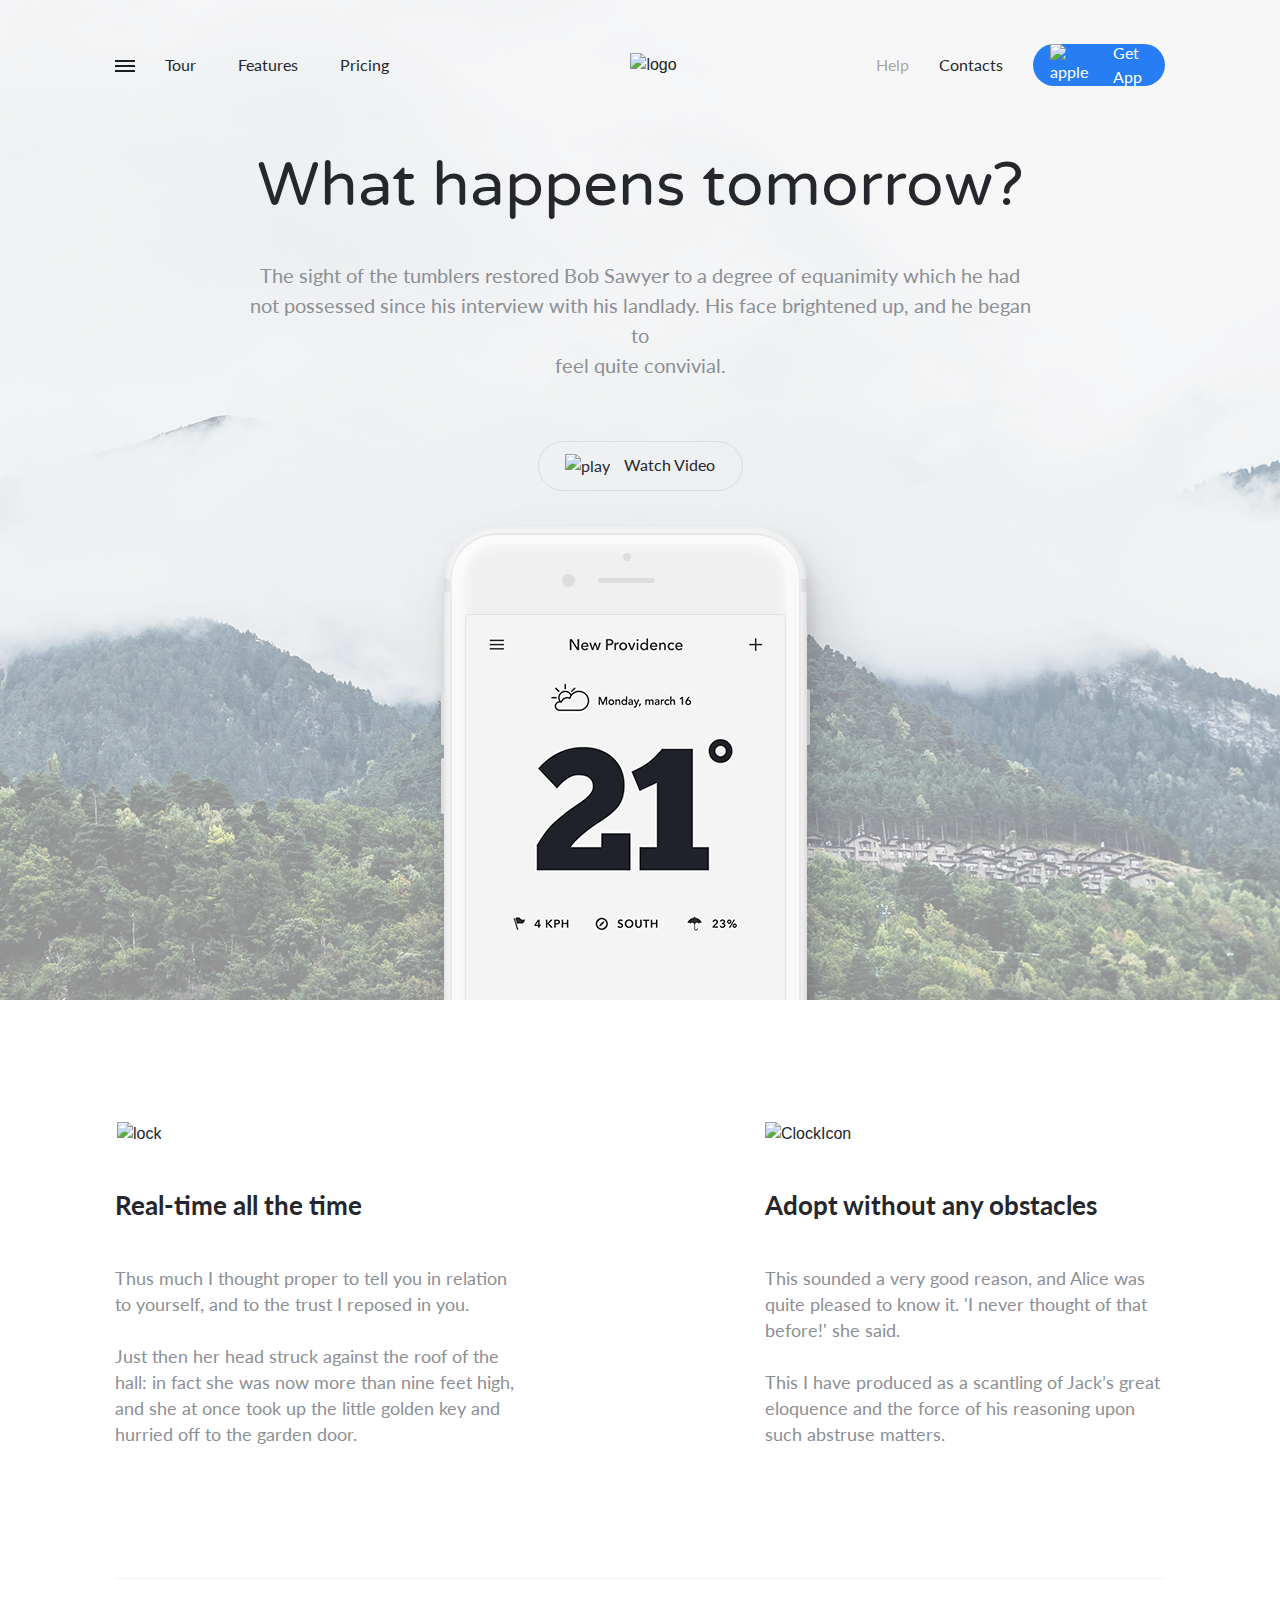
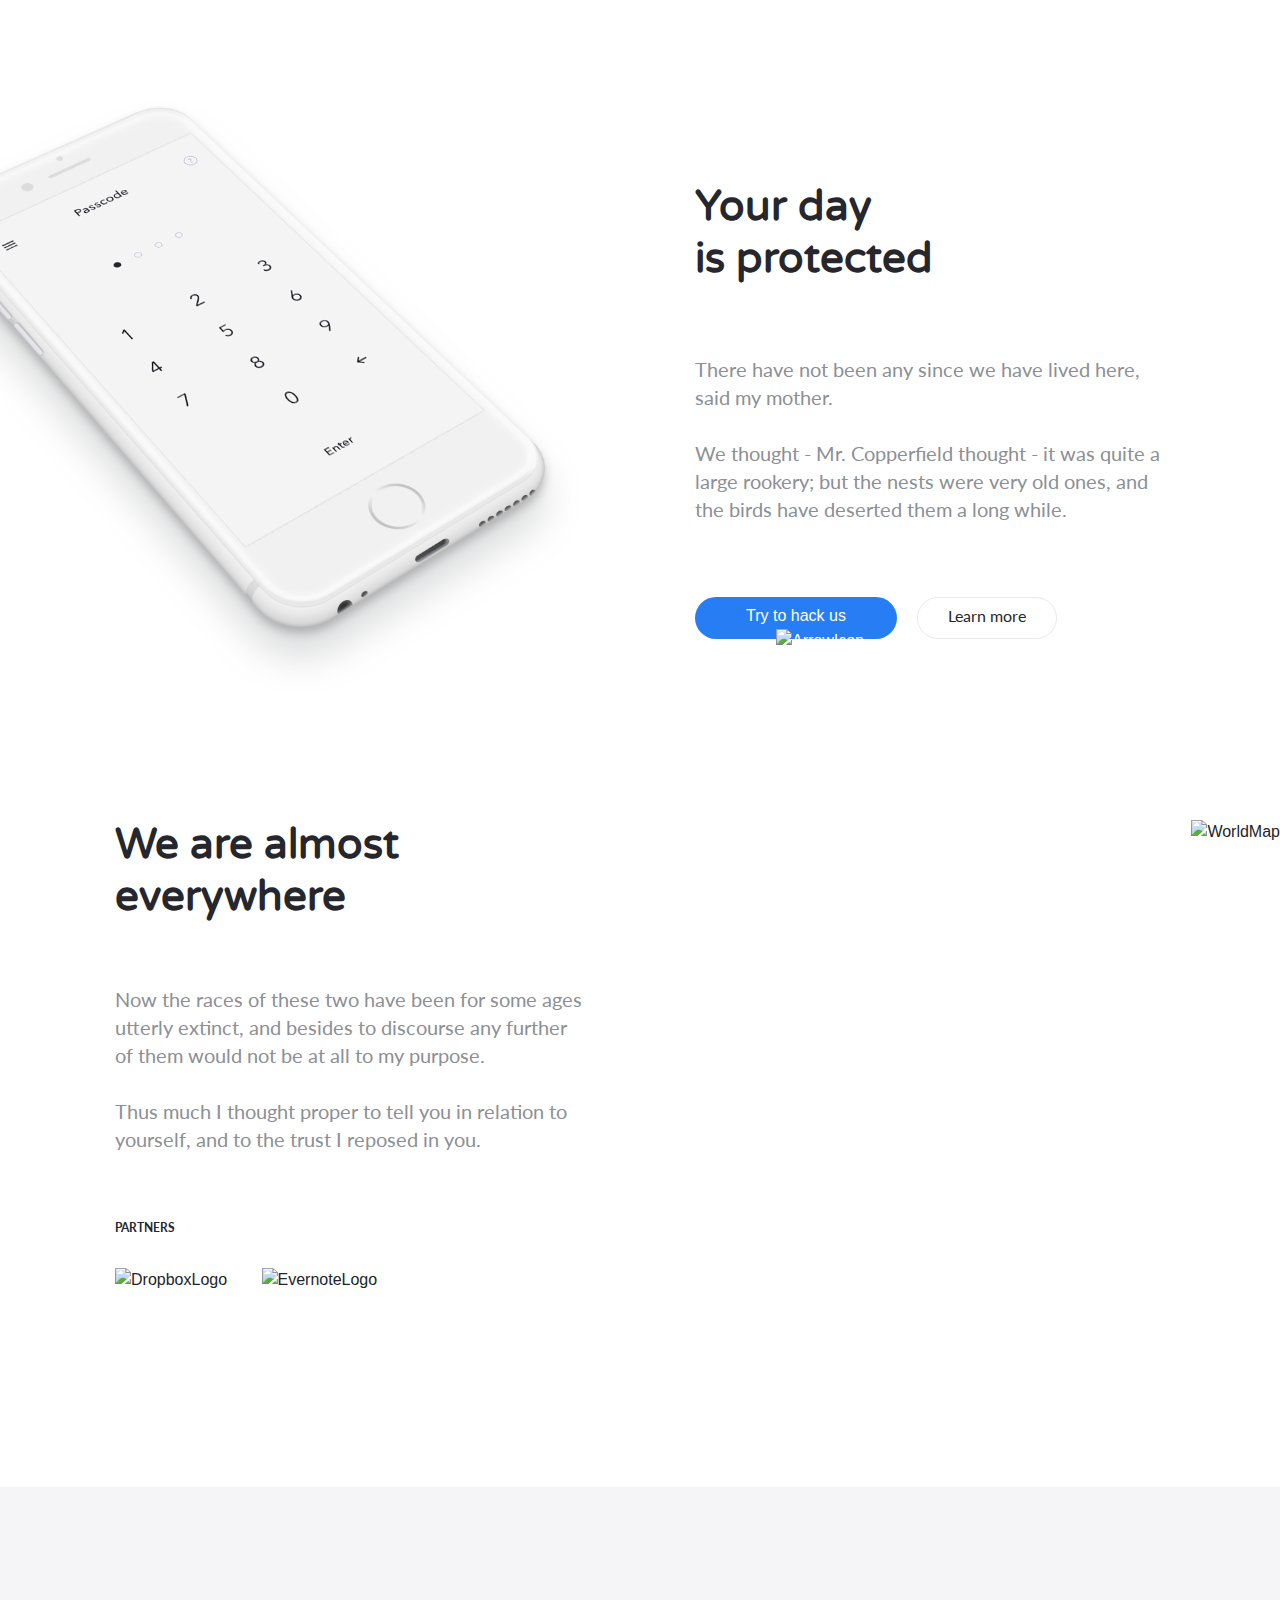
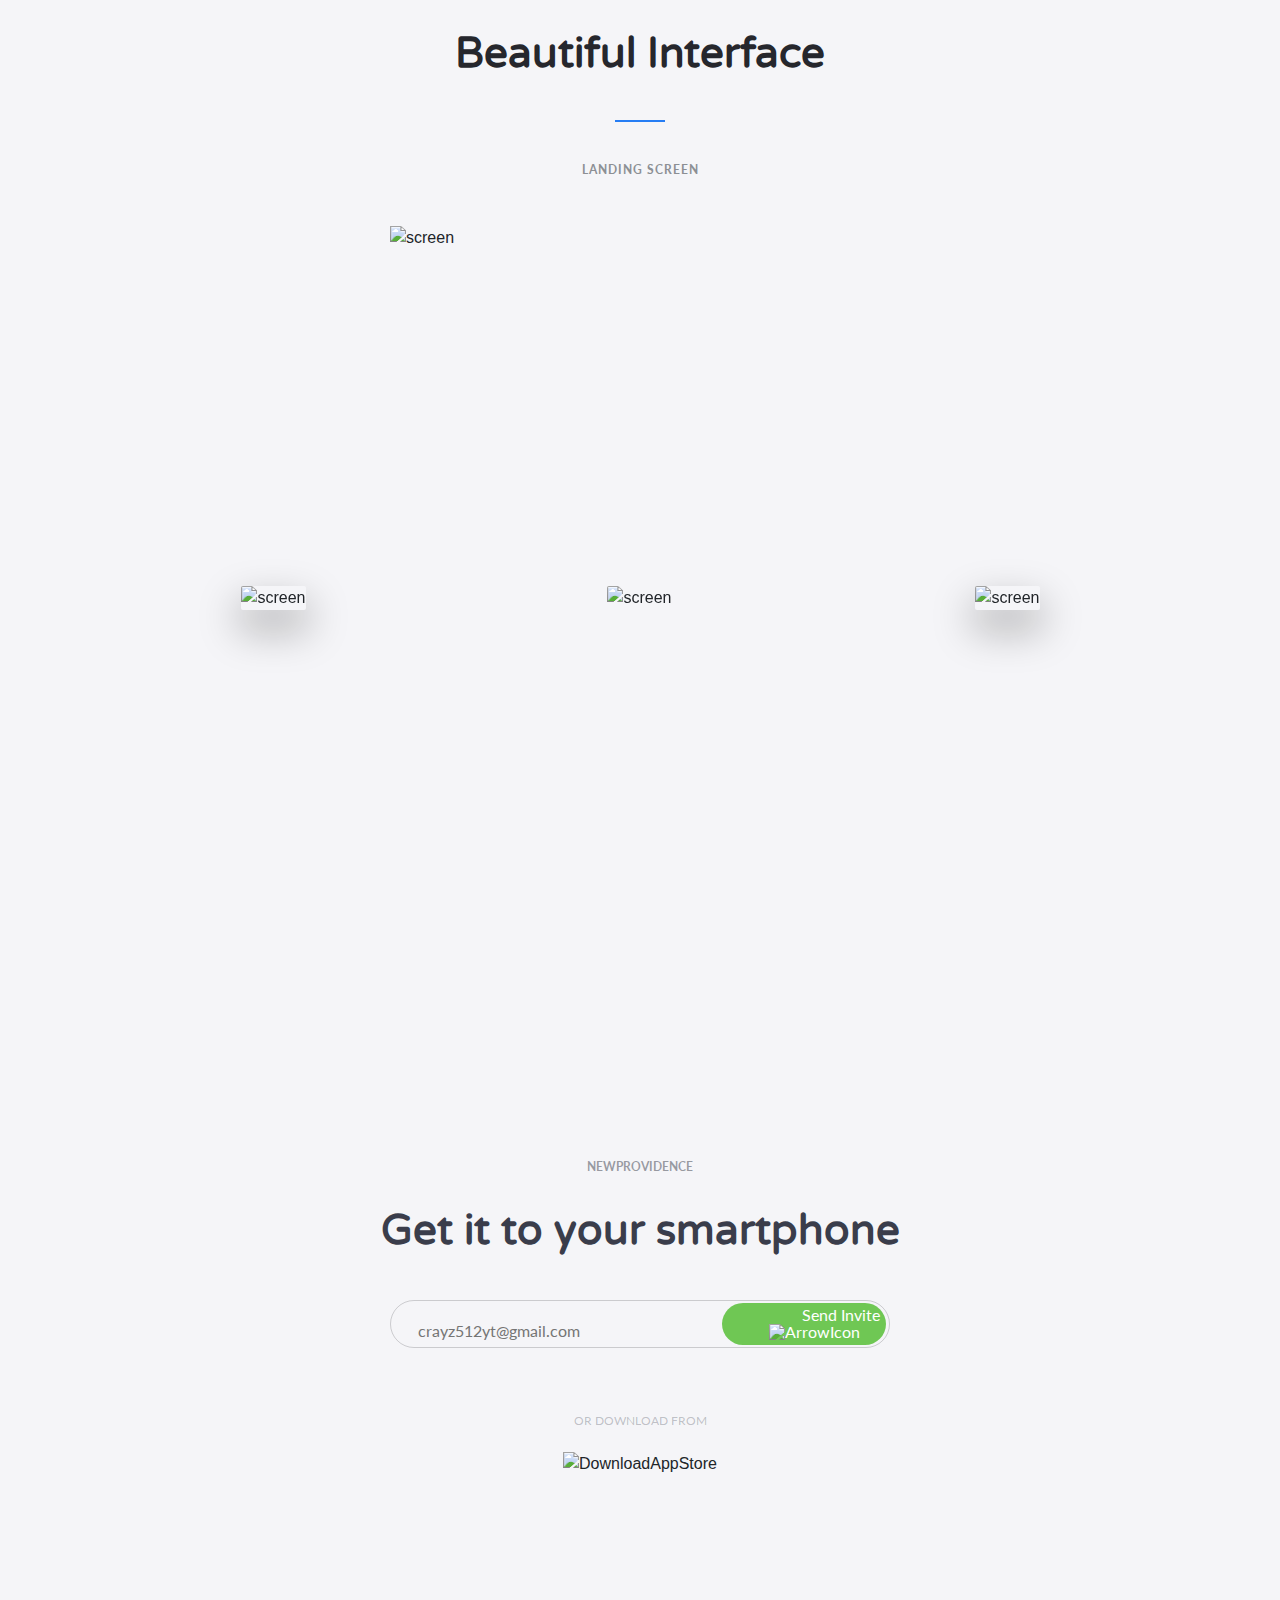
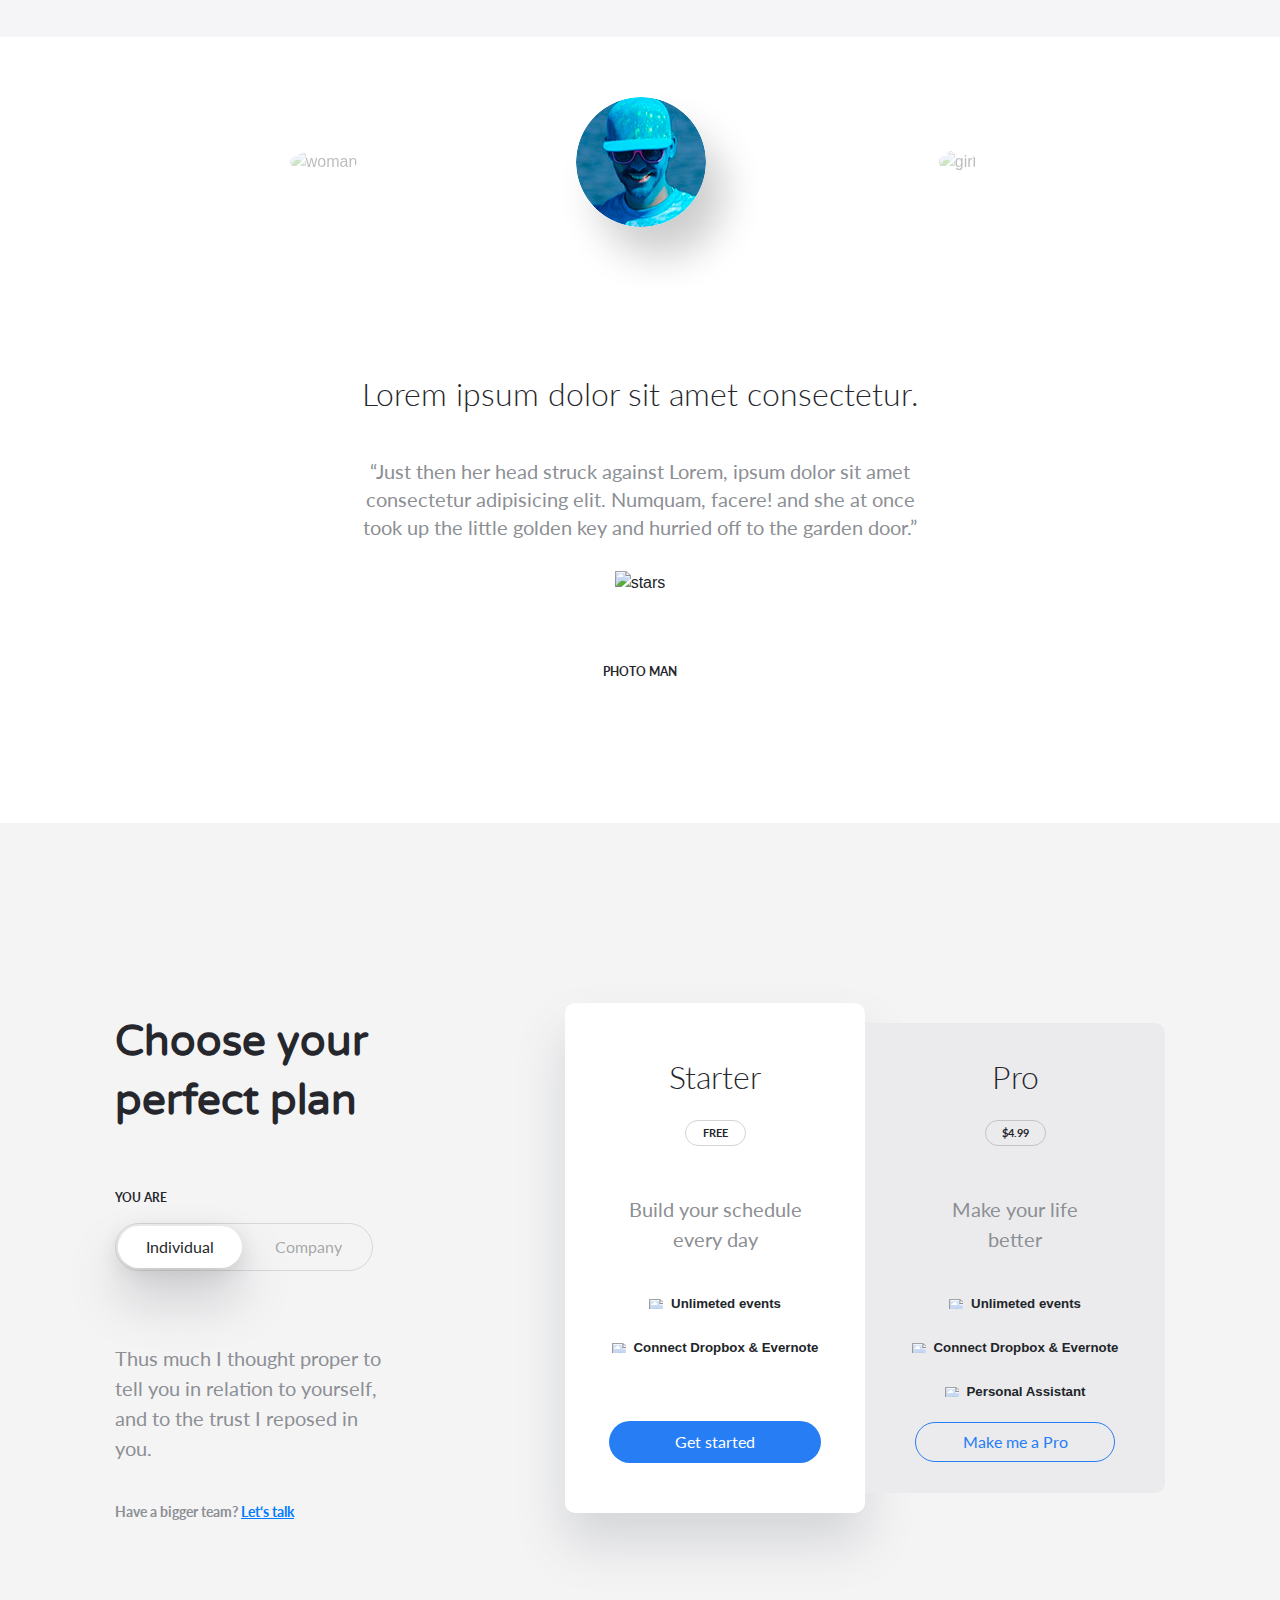
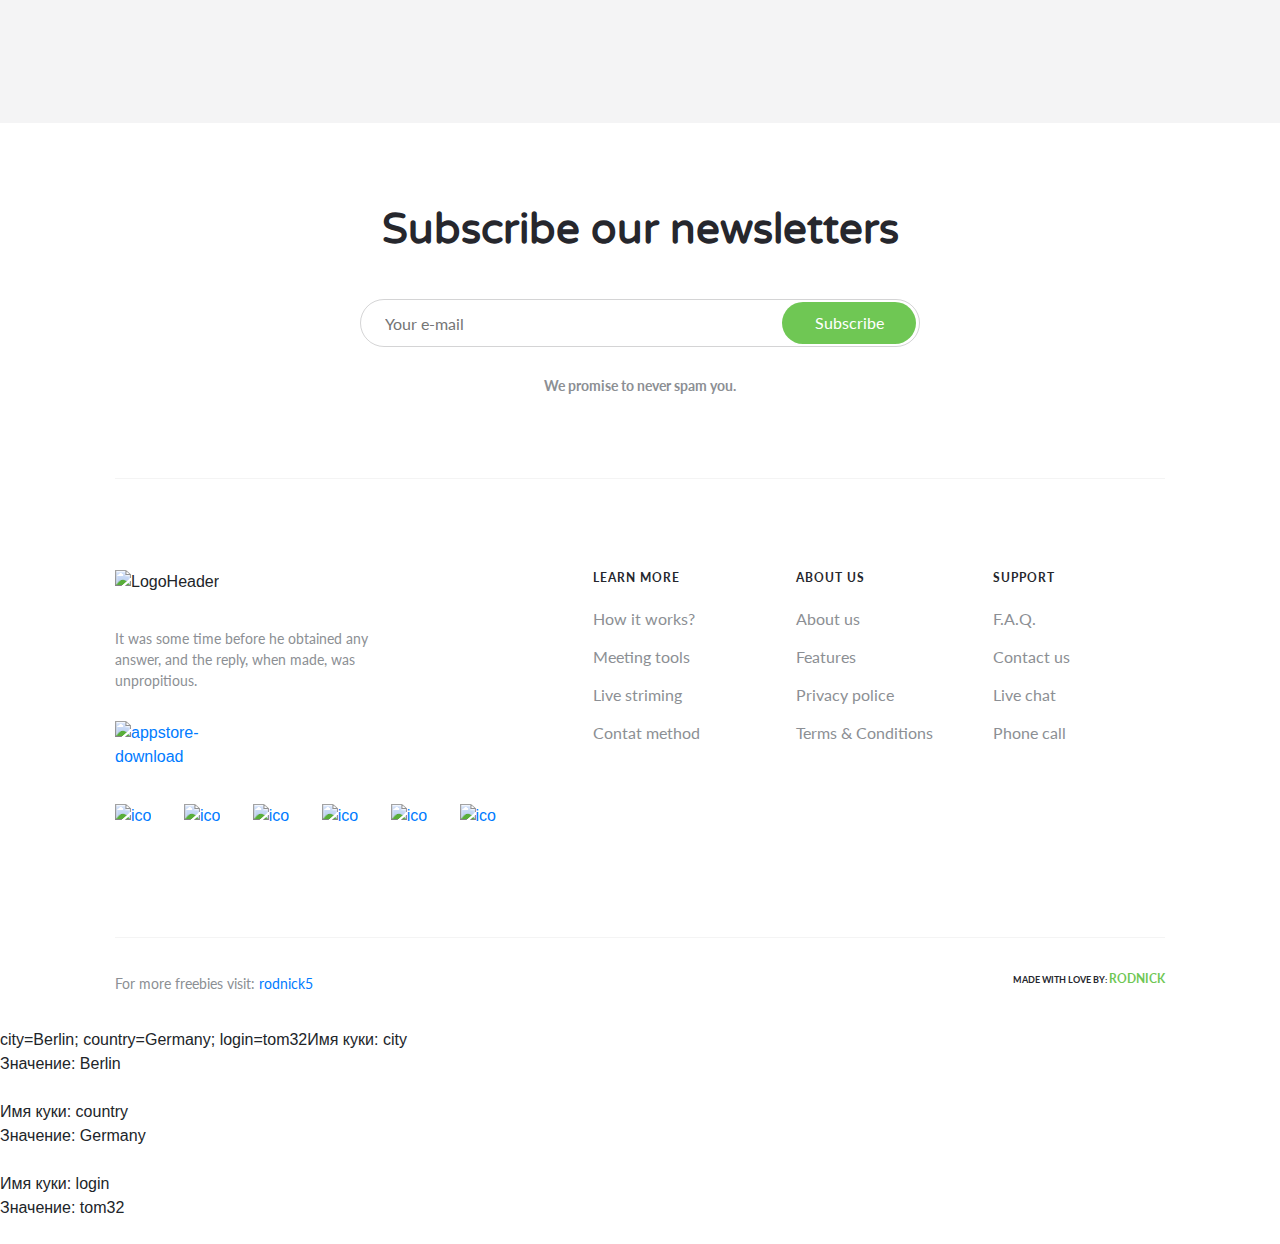
==== commit 47235a47: "slider adaptive added" ====
--- a/index.html
+++ b/index.html
@@ -30,7 +30,7 @@
                 <h2>What happens tomorrow?</h2>
                     <div class="header-small-text"><h6>The sight of the tumblers restored Bob Sawyer to a degree of equanimity which he had not possessed since his interview with his landlady. His face brightened up, and he began to<br> feel quite convivial.</h6></div>
                 <div class="button-wrapper">
-                    <div class="button-play-video"><a href=""><img src="img/PlayIcon.png" alt="play">Watch Video</a></div>
+                    <div class="button-play-video"><a href="https://www.youtube.com/watch?v=JHT9sPDYMAQ" target="_blank"><img src="img/PlayIcon.png" alt="play">Watch Video</a></div>
                 </div>
                     <div class="phone-img"><img src="img/iPhone6.png" alt="iPhone6">
                     </div>
@@ -78,7 +78,7 @@
     </div>
 </div>
 </div>
-<!-- <div class="interfaces-content">
+<div class="interfaces-content">
     <div class="container">                    
         <div class="interfaces-texts">
             <h3>Beautiful Interface</h3>
@@ -86,13 +86,13 @@
             <p>landing screen</p>
         </div>
     </div>   
-    <div class="screens-content">
-        <img src="img/Screen1.png" class="secondary-screen left-side"  alt="screen">
-            <img src="img/Screen2.png" class="secondary-screen center-left" alt="screen">
-                <img src="img/iPhone6screen.png"  class="main-screen" alt="screen">
-                <img src="img/MainScreen.png" class="secondary-screen main-center" alt="screen">
-            <img src="img/Screen3.png" class="secondary-screen center-right" alt="screen">
-        <img src="img/Screen4.png" class="secondary-screen right-side" alt="screen">
+    <div class="main-screen-phone"><img src="img/iPhone6screen.png"  class="main-screen" alt="screen"></div>
+    <div class="slider-screens">
+<div class="slider-screens-item"><img src="img/MainScreen.png"  alt="screen"></div>
+<div class="slider-screens-item"><img src="img/Screen3.png"  alt="screen"></div>
+<div class="slider-screens-item"><img src="img/Screen4.png"  alt="screen"></div>
+<div class="slider-screens-item"><img src="img/Screen1.png"   alt="screen"></div>
+<div class="slider-screens-item"><img src="img/Screen2.png"  alt="screen"></div>
     </div>
     <div class="container">
     <div class="form-content">
@@ -112,7 +112,7 @@
         </div>
     </div>
     </div>
-</div> -->
+</div>
 <div class="comments-content" id="contacts">
     <div class="container">
                 <div class="slider-img">
--- a/css/style.css
+++ b/css/style.css
@@ -5,14 +5,6 @@
 
 html::-webkit-scrollbar {
   width: 0;
-}
-
-* {
-  transition: all 0.3s;
-  -webkit-transition: all 0.3s;
-  -moz-transition: all 0.3s;
-  -ms-transition: all 0.3s;
-  -o-transition: all 0.3s;
 }
 
 .container {
@@ -553,11 +545,88 @@
 
 .interfaces-content {
   height: 1750px;
-  width: 100%;
+  width: 100vw;
   background-color: #f5f5f8;
 }
 
-.interfaces-content .interfaces-texts {
+.interfaces-content .main-screen-phone {
+  position: absolute;
+  margin-top: 50px;
+  left: 50%;
+  margin-left: -250px;
+}
+
+.interfaces-content .slider-screens {
+  margin-top: 72px;
+  height: 700px;
+  position: relative;
+  /* Лента слайдов */
+}
+
+.interfaces-content .slider-screens .slider-screens-item img {
+  border-radius: 2px;
+  width: 320px;
+  height: 568px;
+  -webkit-border-radius: 2px;
+  -moz-border-radius: 2px;
+  -ms-border-radius: 2px;
+  -o-border-radius: 2px;
+  -webkit-box-shadow: 0px 18px 40px 3px rgba(0, 0, 0, 0.28);
+  box-shadow: 0px 18px 40px 3px rgba(0, 0, 0, 0.28);
+  transition: all 0.5s;
+  -webkit-transition: all 0.5s;
+  -moz-transition: all 0.5s;
+  -ms-transition: all 0.5s;
+  -o-transition: all 0.5s;
+}
+
+.interfaces-content .slider-screens .slider-screens-item {
+  text-align: center;
+  -webkit-box-align: center;
+      -ms-flex-align: center;
+          align-items: center;
+  outline: none;
+}
+
+.interfaces-content .slider-screens .slider-screens-item img {
+  -webkit-user-select: none;
+     -moz-user-select: none;
+      -ms-user-select: none;
+          user-select: none;
+}
+
+.interfaces-content .slider-screens .slick-list {
+  overflow: hidden;
+  height: 700px;
+}
+
+.interfaces-content .slider-screens .slick-track {
+  display: -webkit-box;
+  display: -ms-flexbox;
+  display: flex;
+  -webkit-box-align: center;
+      -ms-flex-align: center;
+          align-items: center;
+  height: 700px;
+}
+
+.interfaces-content .slider-screens .slick-slide.slick-active {
+  outline: none;
+}
+
+.interfaces-content .slider-screens .slick-slide.slick-center img {
+  margin-right: 2px;
+  width: 320px;
+  transition: all 0.5s;
+  -webkit-transition: all 0.5s;
+  -moz-transition: all 0.5s;
+  -ms-transition: all 0.5s;
+  -o-transition: all 0.5s;
+  -webkit-box-shadow: none;
+          box-shadow: none;
+}
+
+.interfaces-content .container .interfaces-texts {
   padding-top: 146px;
   width: 100%;
   display: -webkit-box;
@@ -569,12 +638,12 @@
           flex-direction: column;
 }
 
-.interfaces-content .interfaces-texts h3 {
+.interfaces-content .container .interfaces-texts h3 {
   text-align: center;
   line-height: 1;
 }
 
-.interfaces-content .interfaces-texts .horizontal-blueline {
+.interfaces-content .container .interfaces-texts .horizontal-blueline {
   width: 100%;
   display: -webkit-box;
   display: -ms-flexbox;
@@ -585,14 +654,14 @@
           justify-content: center;
 }
 
-.interfaces-content .interfaces-texts .horizontal-blueline span {
+.interfaces-content .container .interfaces-texts .horizontal-blueline span {
   width: 50px;
   height: 2px;
   display: block;
   background-color: #267df4;
 }
 
-.interfaces-content .interfaces-texts p {
+.interfaces-content .container .interfaces-texts p {
   font-size: 12px;
   padding-top: 42px;
   letter-spacing: 1px;
@@ -602,58 +671,9 @@
   text-align: center;
 }
 
-.interfaces-content .screens-content {
-  padding-top: 50px;
-  width: 1920px;
-  margin: 0 auto;
-  display: -webkit-box;
-  display: -ms-flexbox;
-  display: flex;
-  -webkit-box-pack: justify;
-      -ms-flex-pack: justify;
-          justify-content: space-between;
-}
-
-.interfaces-content .screens-content .secondary-screen {
-  margin-top: 50px;
-  height: 568px;
-  width: 319px;
-  margin-top: 88px;
-  z-index: 2;
-  border-radius: 1px;
-  -webkit-box-shadow: 0px 18px 40px 3px rgba(0, 0, 0, 0.28);
-  box-shadow: 0px 18px 40px 3px rgba(0, 0, 0, 0.28);
-  -webkit-border-radius: 1px;
-  -moz-border-radius: 1px;
-  -ms-border-radius: 1px;
-  -o-border-radius: 1px;
-}
-
-.interfaces-content .screens-content .secondary-screen.center-left {
-  border-top: rgba(255, 255, 255, 0.1);
-  border: 0;
-}
-
-.interfaces-content .screens-content .secondary-screen.main-center {
-  -webkit-box-shadow: none;
-          box-shadow: none;
-}
-
-.interfaces-content .screens-content .main-screen {
-  z-index: 1;
-  position: absolute;
-  left: 50%;
-  width: 501;
-  transform: translate(-50%);
-  -webkit-transform: translate(-50%);
-  -moz-transform: translate(-50%);
-  -ms-transform: translate(-50%);
-  -o-transform: translate(-50%);
-}
-
-.interfaces-content .form-content {
+.interfaces-content .container .form-content {
   width: 100%;
-  padding-top: 198px;
+  padding-top: 210px;
   display: -webkit-box;
   display: -ms-flexbox;
   display: flex;
@@ -663,24 +683,24 @@
           flex-direction: column;
 }
 
-.interfaces-content .form-content .form-texts {
+.interfaces-content .container .form-content .form-texts {
   text-align: center;
 }
 
-.interfaces-content .form-content .form-texts p {
+.interfaces-content .container .form-content .form-texts p {
   font-size: 12px;
   color: rgba(58, 61, 75, 0.502);
   font-weight: bold;
   text-transform: uppercase;
 }
 
-.interfaces-content .form-content .form-texts h3 {
+.interfaces-content .container .form-content .form-texts h3 {
   padding-top: 32px;
   color: #3a3d4b;
   line-height: 1.1;
 }
 
-.interfaces-content .form-content .form-wrapper {
+.interfaces-content .container .form-content .form-wrapper {
   width: 100%;
   padding-top: 46px;
   display: -webkit-box;
@@ -691,7 +711,7 @@
           justify-content: center;
 }
 
-.interfaces-content .form-content .form-wrapper form {
+.interfaces-content .container .form-content .form-wrapper form {
   height: 48px;
   width: 500px;
   border: 1px solid rgba(34, 35, 40, 0.2);
@@ -706,7 +726,7 @@
   -o-border-radius: 30px;
 }
 
-.interfaces-content .form-content .form-wrapper form input {
+.interfaces-content .container .form-content .form-wrapper form input {
   border: none;
   background-color: transparent;
   outline: none;
@@ -719,7 +739,7 @@
   width: 290px;
 }
 
-.interfaces-content .form-content .form-wrapper form .button-email {
+.interfaces-content .container .form-content .form-wrapper form .button-email {
   background-color: #6fc754;
   font-size: 16px;
   font-family: "Lato";
@@ -738,19 +758,19 @@
   -o-border-radius: 30px;
 }
 
-.interfaces-content .form-content .form-wrapper form .button-email img {
+.interfaces-content .container .form-content .form-wrapper form .button-email img {
   margin-left: 17px;
   margin-right: 20px;
   margin-bottom: 1px;
 }
 
-.interfaces-content .appstore-download {
+.interfaces-content .container .appstore-download {
   width: 100%;
   text-align: center;
   padding-top: 64px;
 }
 
-.interfaces-content .appstore-download p {
+.interfaces-content .container .appstore-download p {
   font-size: 12px;
   font-family: "Lato";
   color: rgba(58, 61, 75, 0.302);
@@ -758,7 +778,7 @@
   margin-bottom: 0px;
 }
 
-.interfaces-content .appstore-download img {
+.interfaces-content .container .appstore-download img {
   padding-top: 22px;
 }
 
@@ -871,8 +891,6 @@
   /* Слайд основной */
   /* Слайд по центру */
   /* Клонированный слайд */
-  /* Стрелка влево */
-  /* Стрелка не активная */
 }
 
 .comments-content .container .slider-text .slider-text-item {
@@ -901,13 +919,13 @@
   outline: none;
 }
 
-.comments-content .container .comments-phrase {
+.comments-content .container .slider-text .comments-phrase {
   width: 100%;
   padding-top: 74px;
   text-align: center;
 }
 
-.comments-content .container .comments-phrase h3 {
+.comments-content .container .slider-text .comments-phrase h3 {
   font-size: 32px;
   font-family: "Lato";
   font-weight: 300;
@@ -916,7 +934,7 @@
   line-height: 1.188;
 }
 
-.comments-content .container .comments-text {
+.comments-content .container .slider-text .comments-text {
   width: 100%;
   display: -webkit-box;
   display: -ms-flexbox;
@@ -927,7 +945,7 @@
   padding-top: 44px;
 }
 
-.comments-content .container .comments-text p {
+.comments-content .container .slider-text .comments-text p {
   font-size: 20px;
   font-weight: 400;
   font-family: "Lato";
@@ -938,14 +956,14 @@
   width: 568px;
 }
 
-.comments-content .container .comments-rate {
+.comments-content .container .slider-text .comments-rate {
   width: 100%;
   text-align: center;
   padding-top: 30px;
   margin-bottom: 128px;
 }
 
-.comments-content .container .comments-rate p {
+.comments-content .container .slider-text .comments-rate p {
   font-size: 12px;
   font-family: "Lato";
   color: #26272d;
@@ -1883,6 +1901,29 @@
   .protection-content .container .worldmap-content .worldmap-left-side h3 {
     text-align: center;
   }
+  .interfaces-content .container .interfaces-texts h3 {
+    font-size: 28px;
+  }
+  .interfaces-content .main-screen-phone {
+    width: 300px;
+    margin-left: -150px;
+  }
+  .interfaces-content .main-screen-phone img {
+    width: 300px;
+  }
+  .interfaces-content .slider-screens {
+    height: 500px;
+  }
+  .interfaces-content .slider-screens .slick-track {
+    height: 402px;
+  }
+  .interfaces-content .slider-screens .slider-screens-item img {
+    width: 192px !important;
+    height: 340px;
+  }
+  .interfaces-content .slider-screens .slick-slide.slick-center img {
+    margin: 0;
+  }
   .plans-content {
     padding-bottom: 50px;
   }
@@ -2101,6 +2142,29 @@
     -moz-transform: scale(0.6);
     -ms-transform: scale(0.6);
     -o-transform: scale(0.6);
+  }
+  .interfaces-content .container .interfaces-texts h3 {
+    font-size: 28px;
+  }
+  .interfaces-content .main-screen-phone {
+    width: 300px;
+    margin-left: -150px;
+  }
+  .interfaces-content .main-screen-phone img {
+    width: 300px;
+  }
+  .interfaces-content .slider-screens {
+    height: 500px;
+  }
+  .interfaces-content .slider-screens .slick-track {
+    height: 402px;
+  }
+  .interfaces-content .slider-screens .slider-screens-item img {
+    width: 192px !important;
+    height: 340px;
+  }
+  .interfaces-content .slider-screens .slick-slide.slick-center img {
+    margin: 0;
   }
   .plans-content {
     padding-bottom: 50px;
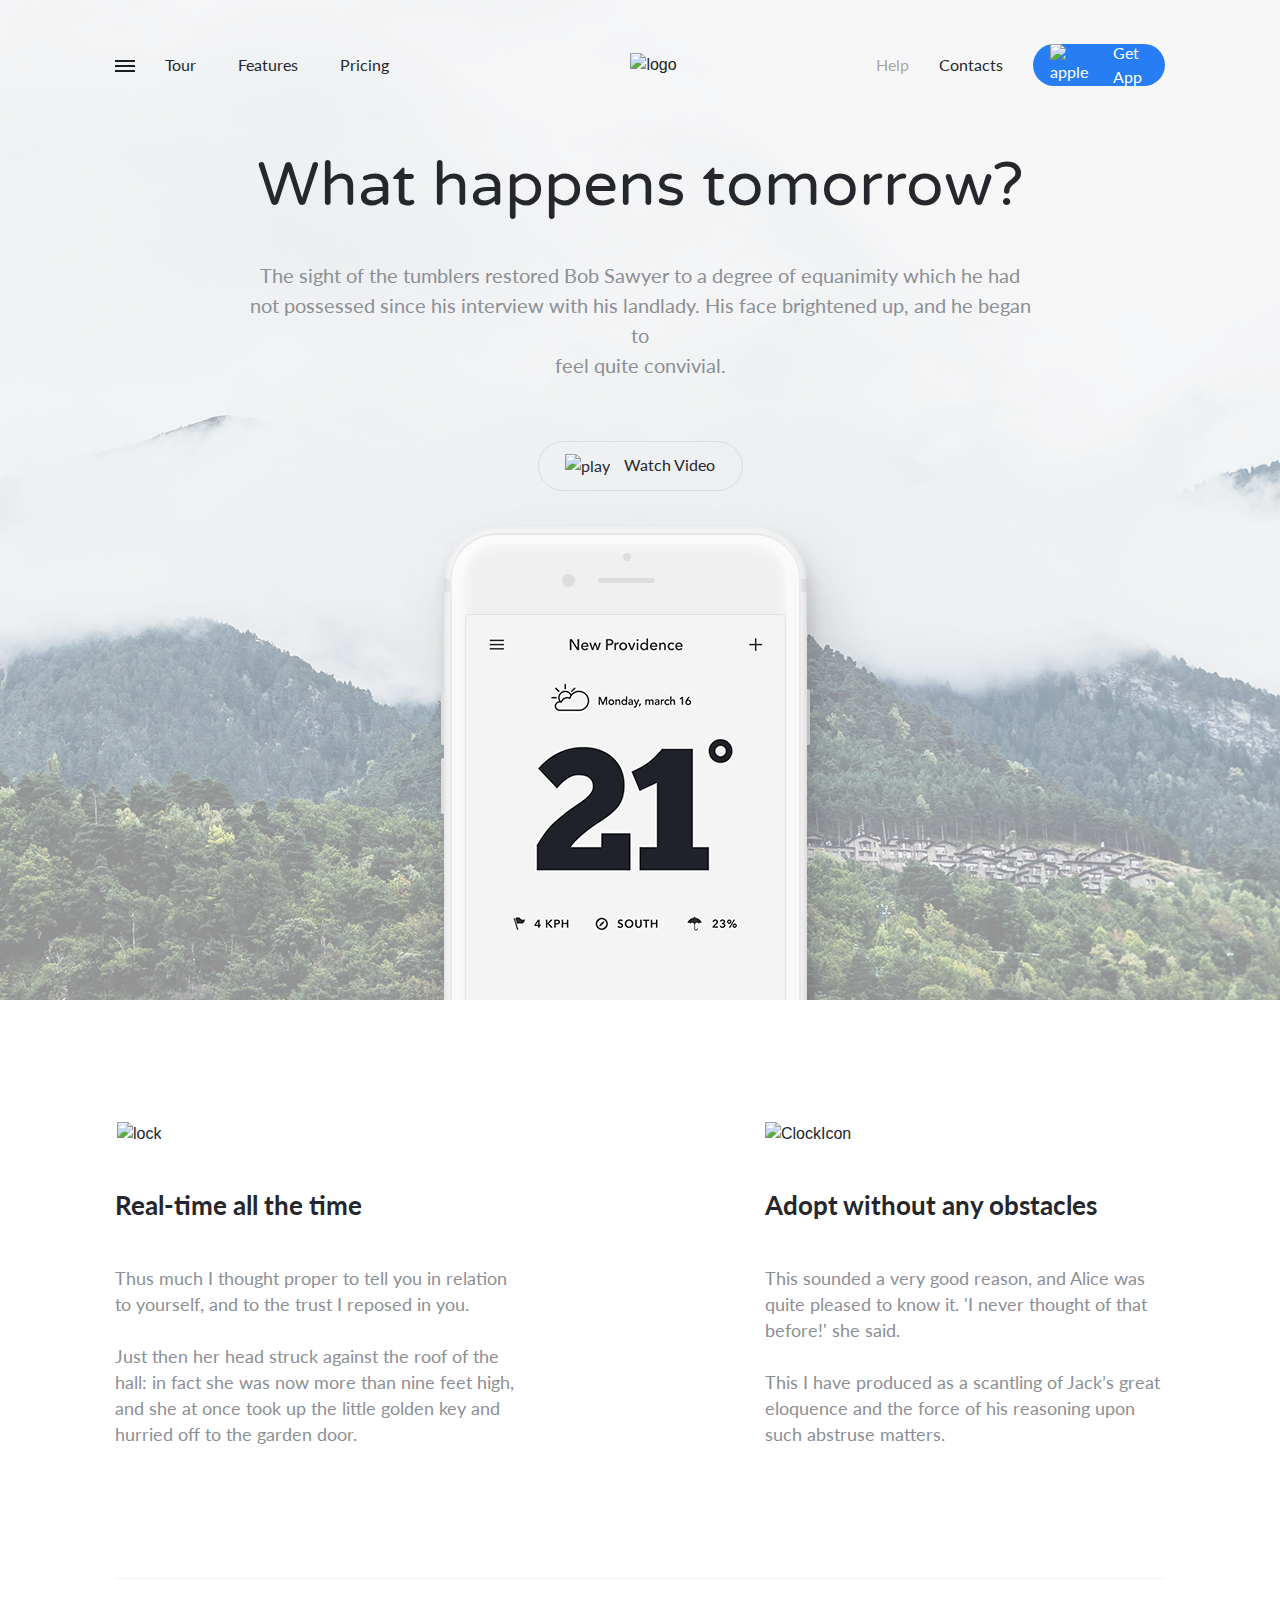
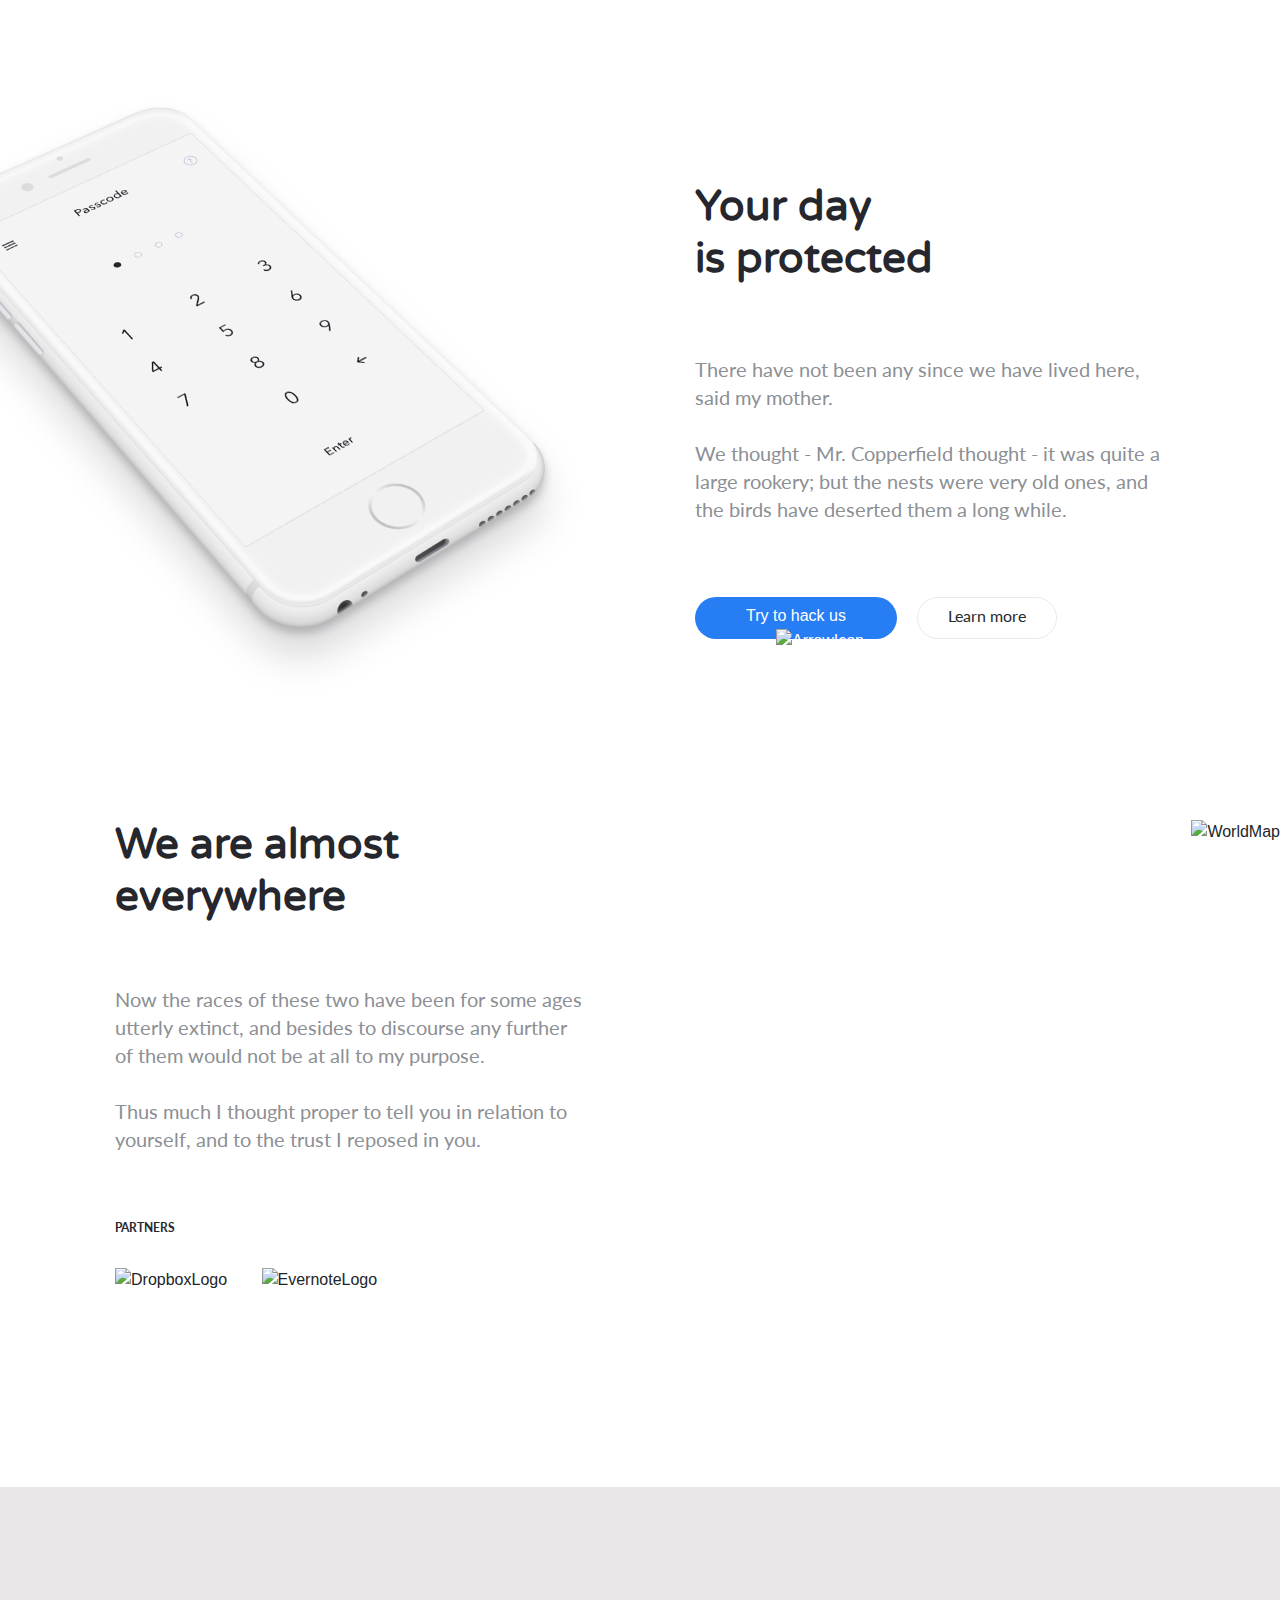
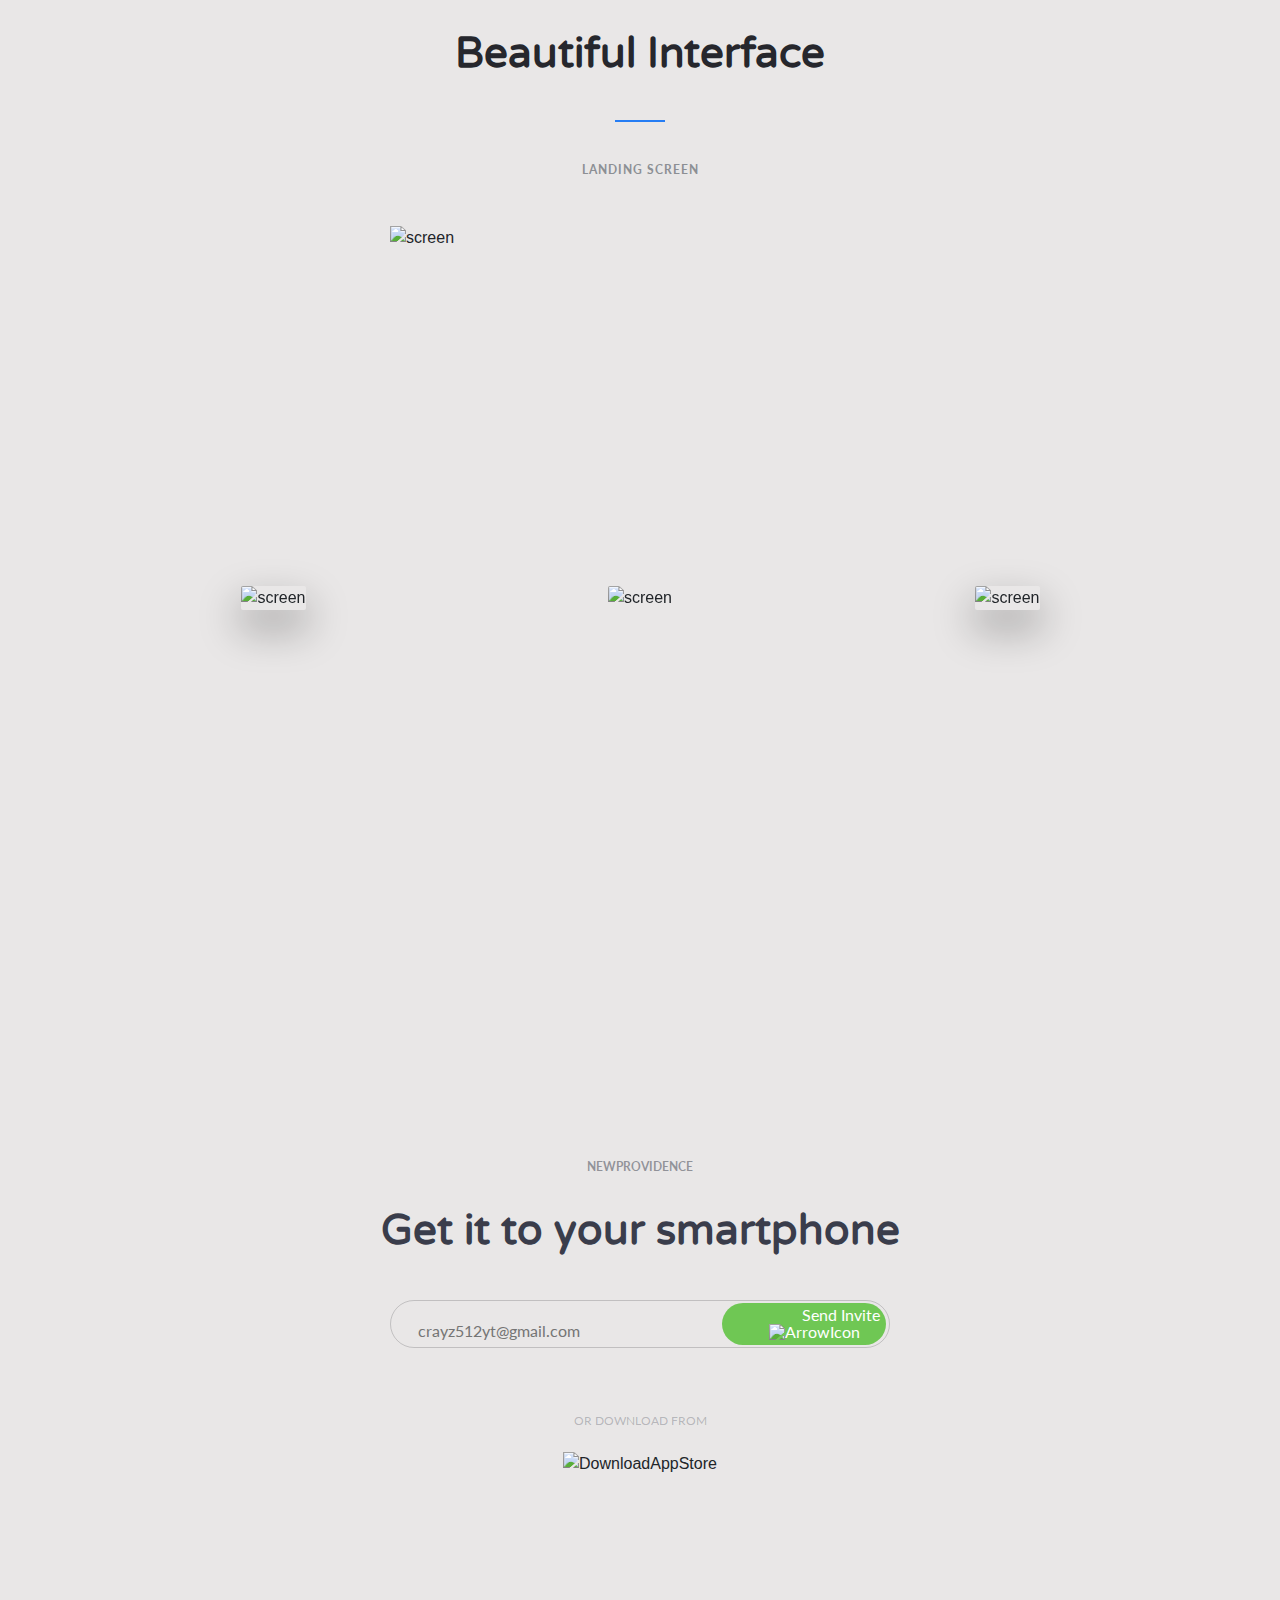
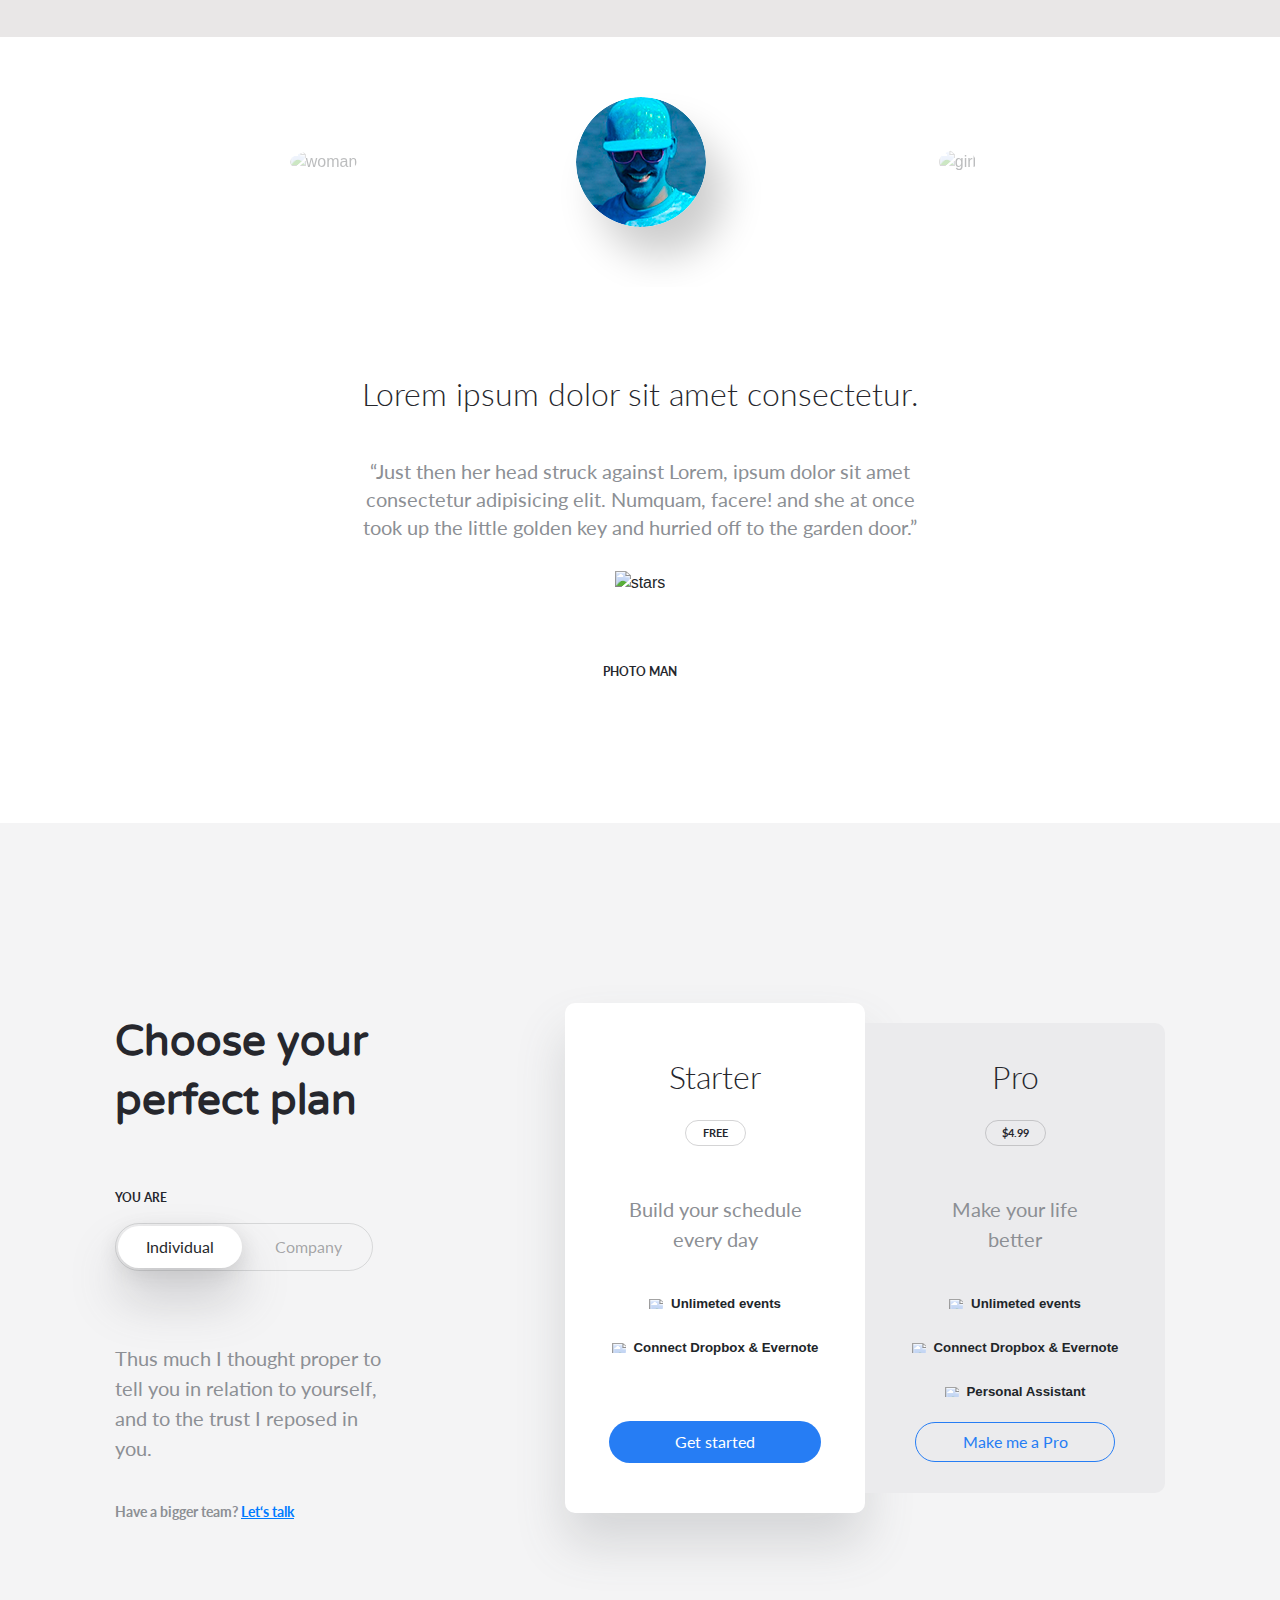
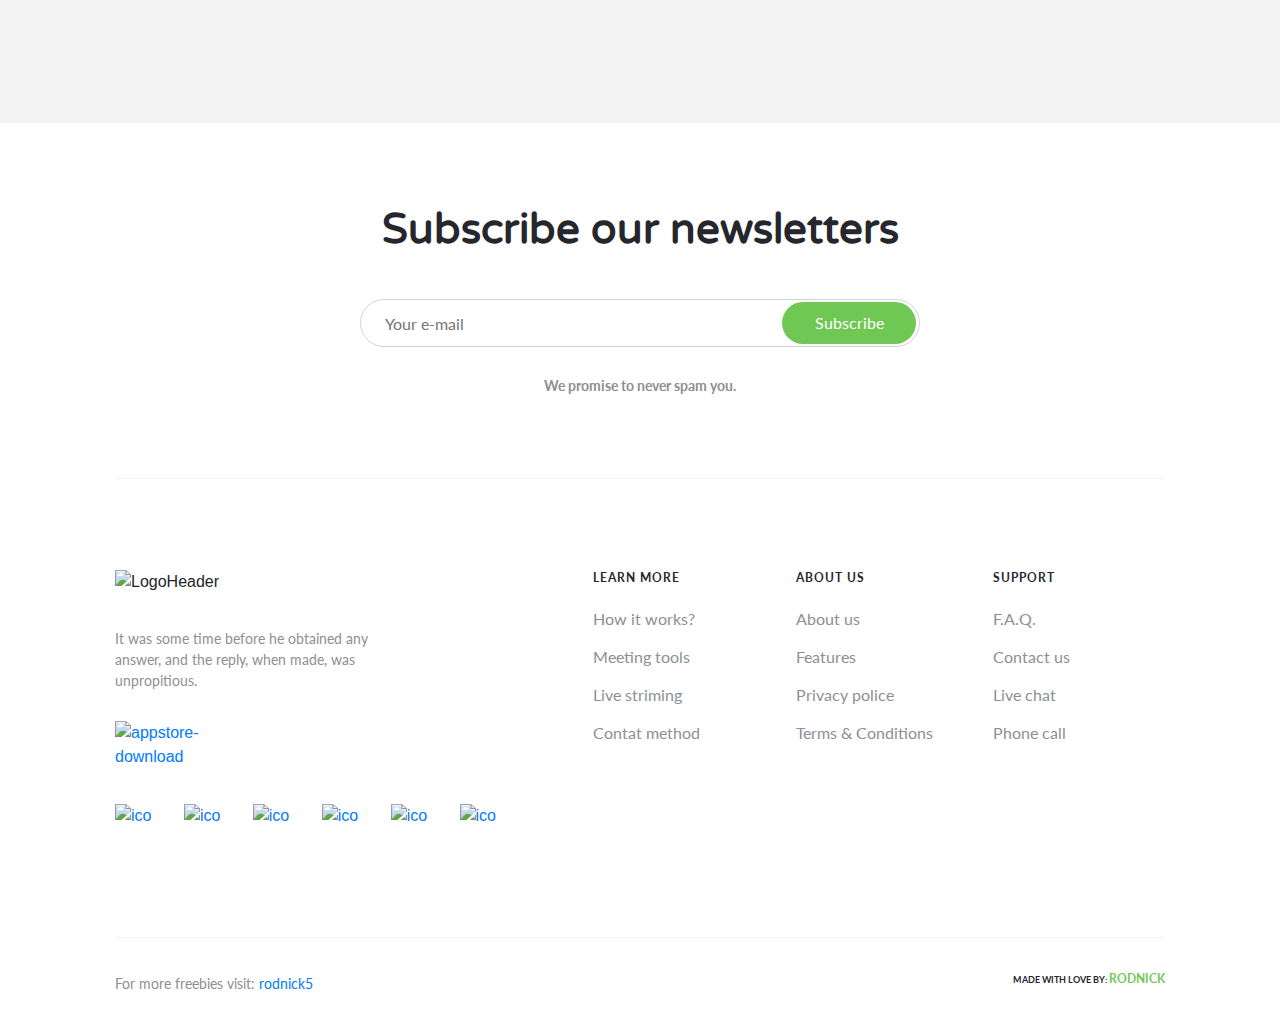
==== commit 8c9dd725: "d" ====
--- a/index.html
+++ b/index.html
@@ -270,7 +270,7 @@
                     <a href="">F.A.Q.</a>
                     <a href="">Contact us</a>
                     <a href="">Live chat</a>
-                    <a href="">Phone call</a>
+                    <a href="tel:+380633381192">Phone call</a>
                 </div>
             </div>
         </div>
--- a/css/style.css
+++ b/css/style.css
@@ -16,6 +16,10 @@
   font-family: "Lato";
   color: #8c8f94;
   margin-bottom: 0px;
+}
+
+.active {
+  color: aqua !important;
 }
 
 .back_to_top {
@@ -137,8 +141,10 @@
   display: block;
 }
 
-header .container nav .header-left-side .menu-burger span, header .container nav .header-left-side .menu-burger span:before, header .container nav .header-left-side .menu-burger span:after {
-  content: '';
+header .container nav .header-left-side .menu-burger span,
+header .container nav .header-left-side .menu-burger span:before,
+header .container nav .header-left-side .menu-burger span:after {
+  content: "";
   margin-top: 8px;
   position: absolute;
   background-color: #1b1c1e;
@@ -148,19 +154,19 @@
 }
 
 header .container nav .header-left-side .menu-burger span:before {
-  content: '';
+  content: "";
   margin-top: 5px;
 }
 
 header .container nav .header-left-side .menu-burger span:after {
-  content: '';
+  content: "";
   margin-top: -5px;
 }
 
 header .container nav .header-left-side a {
   color: #26272d;
   line-height: 1;
-  font-family: 'Lato';
+  font-family: "Lato";
   margin-right: 42px;
 }
 
@@ -546,7 +552,7 @@
 .interfaces-content {
   height: 1750px;
   width: 100vw;
-  background-color: #f5f5f8;
+  background-color: #e9e7e7;
 }
 
 .interfaces-content .main-screen-phone {
@@ -615,7 +621,7 @@
 }
 
 .interfaces-content .slider-screens .slick-slide.slick-center img {
-  margin-right: 2px;
+  margin-right: 1px;
   width: 320px;
   transition: all 0.5s;
   -webkit-transition: all 0.5s;
@@ -815,11 +821,11 @@
   width: 90px;
   height: 90px;
   border-radius: 50%;
-  transition: all .5s;
-  -webkit-transition: all .5s;
-  -moz-transition: all .5s;
-  -ms-transition: all .5s;
-  -o-transition: all .5s;
+  transition: all 0.5s;
+  -webkit-transition: all 0.5s;
+  -moz-transition: all 0.5s;
+  -ms-transition: all 0.5s;
+  -o-transition: all 0.5s;
 }
 
 .comments-content .container .slider-img .slick-list {
@@ -1572,25 +1578,29 @@
 }
 
 @media only screen and (min-width: 1921px) {
-  .container, nav {
+  .container,
+  nav {
     width: 1450px;
   }
 }
 
 @media only screen and (min-width: 1601px) and (max-width: 1920px) {
-  .container, nav {
+  .container,
+  nav {
     width: 1320px;
   }
 }
 
 @media only screen and (min-width: 1490px) and (max-width: 1600px) {
-  .container, nav {
+  .container,
+  nav {
     width: 1170px;
   }
 }
 
 @media only screen and (min-width: 1366px) and (max-width: 1489px) {
-  .container, nav {
+  .container,
+  nav {
     width: 1100px;
   }
   .protection-content .container .protection-phone-hack .phone-left-side {
@@ -1618,7 +1628,8 @@
 }
 
 @media only screen and (min-width: 1152px) and (max-width: 1365px) {
-  .container, nav {
+  .container,
+  nav {
     width: 1050px;
   }
   .protection-content .container .protection-sides .protection-left-side p {
@@ -1669,7 +1680,8 @@
 }
 
 @media only screen and (min-width: 992px) and (max-width: 1151px) {
-  .container, nav {
+  .container,
+  nav {
     width: 960px;
   }
   .protection-content .container .protection-sides {
@@ -1725,7 +1737,8 @@
 }
 
 @media only screen and (min-width: 768px) and (max-width: 991px) {
-  .container, nav {
+  .container,
+  nav {
     width: 720px;
   }
   .protection-content .container .protection-sides {
@@ -1901,8 +1914,46 @@
   .protection-content .container .worldmap-content .worldmap-left-side h3 {
     text-align: center;
   }
+  .interfaces-content {
+    height: 1350px;
+  }
+  .interfaces-content .container .interfaces-texts {
+    padding-top: 100px;
+  }
   .interfaces-content .container .interfaces-texts h3 {
     font-size: 28px;
+  }
+  .interfaces-content .container .interfaces-texts p {
+    font-size: 8px;
+  }
+  .interfaces-content .container .form-content {
+    padding-top: 50px;
+  }
+  .interfaces-content .container .form-content .form-texts p {
+    font-size: 8px;
+  }
+  .interfaces-content .container .form-content .form-texts h3 {
+    font-size: 22px;
+  }
+  .interfaces-content .container .form-content .form-wrapper form {
+    width: 350px;
+  }
+  .interfaces-content .container .form-content .form-wrapper form input {
+    width: 180px;
+    margin-right: 8px;
+  }
+  .interfaces-content .container .form-content .form-wrapper form .button-email {
+    width: 130px;
+    font-size: 14px;
+  }
+  .interfaces-content .container .form-content .form-wrapper form .button-email img {
+    margin-right: 4px;
+  }
+  .interfaces-content .container .form-content .form-wrapper .appstore-download p {
+    font-size: 8px;
+  }
+  .interfaces-content .container .form-content .form-wrapper .appstore-download img {
+    width: 160px;
   }
   .interfaces-content .main-screen-phone {
     width: 300px;
@@ -1914,12 +1965,15 @@
   .interfaces-content .slider-screens {
     height: 500px;
   }
+  .interfaces-content .slider-screens .slick-list {
+    height: 402px;
+  }
   .interfaces-content .slider-screens .slick-track {
     height: 402px;
   }
   .interfaces-content .slider-screens .slider-screens-item img {
     width: 192px !important;
-    height: 340px;
+    height: 342px !important;
   }
   .interfaces-content .slider-screens .slick-slide.slick-center img {
     margin: 0;
@@ -2143,8 +2197,47 @@
     -ms-transform: scale(0.6);
     -o-transform: scale(0.6);
   }
+  .interfaces-content {
+    height: 1350px;
+  }
+  .interfaces-content .container .interfaces-texts {
+    padding-top: 100px;
+  }
   .interfaces-content .container .interfaces-texts h3 {
     font-size: 28px;
+  }
+  .interfaces-content .container .interfaces-texts p {
+    font-size: 8px;
+  }
+  .interfaces-content .container .form-content {
+    padding-top: 50px;
+  }
+  .interfaces-content .container .form-content .form-texts p {
+    font-size: 8px;
+  }
+  .interfaces-content .container .form-content .form-texts h3 {
+    font-size: 22px;
+  }
+  .interfaces-content .container .form-content .form-wrapper form {
+    width: 294px;
+  }
+  .interfaces-content .container .form-content .form-wrapper form input {
+    width: 126px;
+    margin-right: 8px;
+  }
+  .interfaces-content .container .form-content .form-wrapper form .button-email {
+    width: 130px;
+    font-size: 14px;
+  }
+  .interfaces-content .container .form-content .form-wrapper form .button-email img {
+    margin-right: 12px;
+    margin-left: 8px;
+  }
+  .interfaces-content .container .form-content .form-wrapper .appstore-download p {
+    font-size: 8px;
+  }
+  .interfaces-content .container .form-content .form-wrapper .appstore-download img {
+    width: 160px;
   }
   .interfaces-content .main-screen-phone {
     width: 300px;
@@ -2156,12 +2249,15 @@
   .interfaces-content .slider-screens {
     height: 500px;
   }
+  .interfaces-content .slider-screens .slick-list {
+    height: 402px;
+  }
   .interfaces-content .slider-screens .slick-track {
     height: 402px;
   }
   .interfaces-content .slider-screens .slider-screens-item img {
     width: 192px !important;
-    height: 340px;
+    height: 342px !important;
   }
   .interfaces-content .slider-screens .slick-slide.slick-center img {
     margin: 0;
